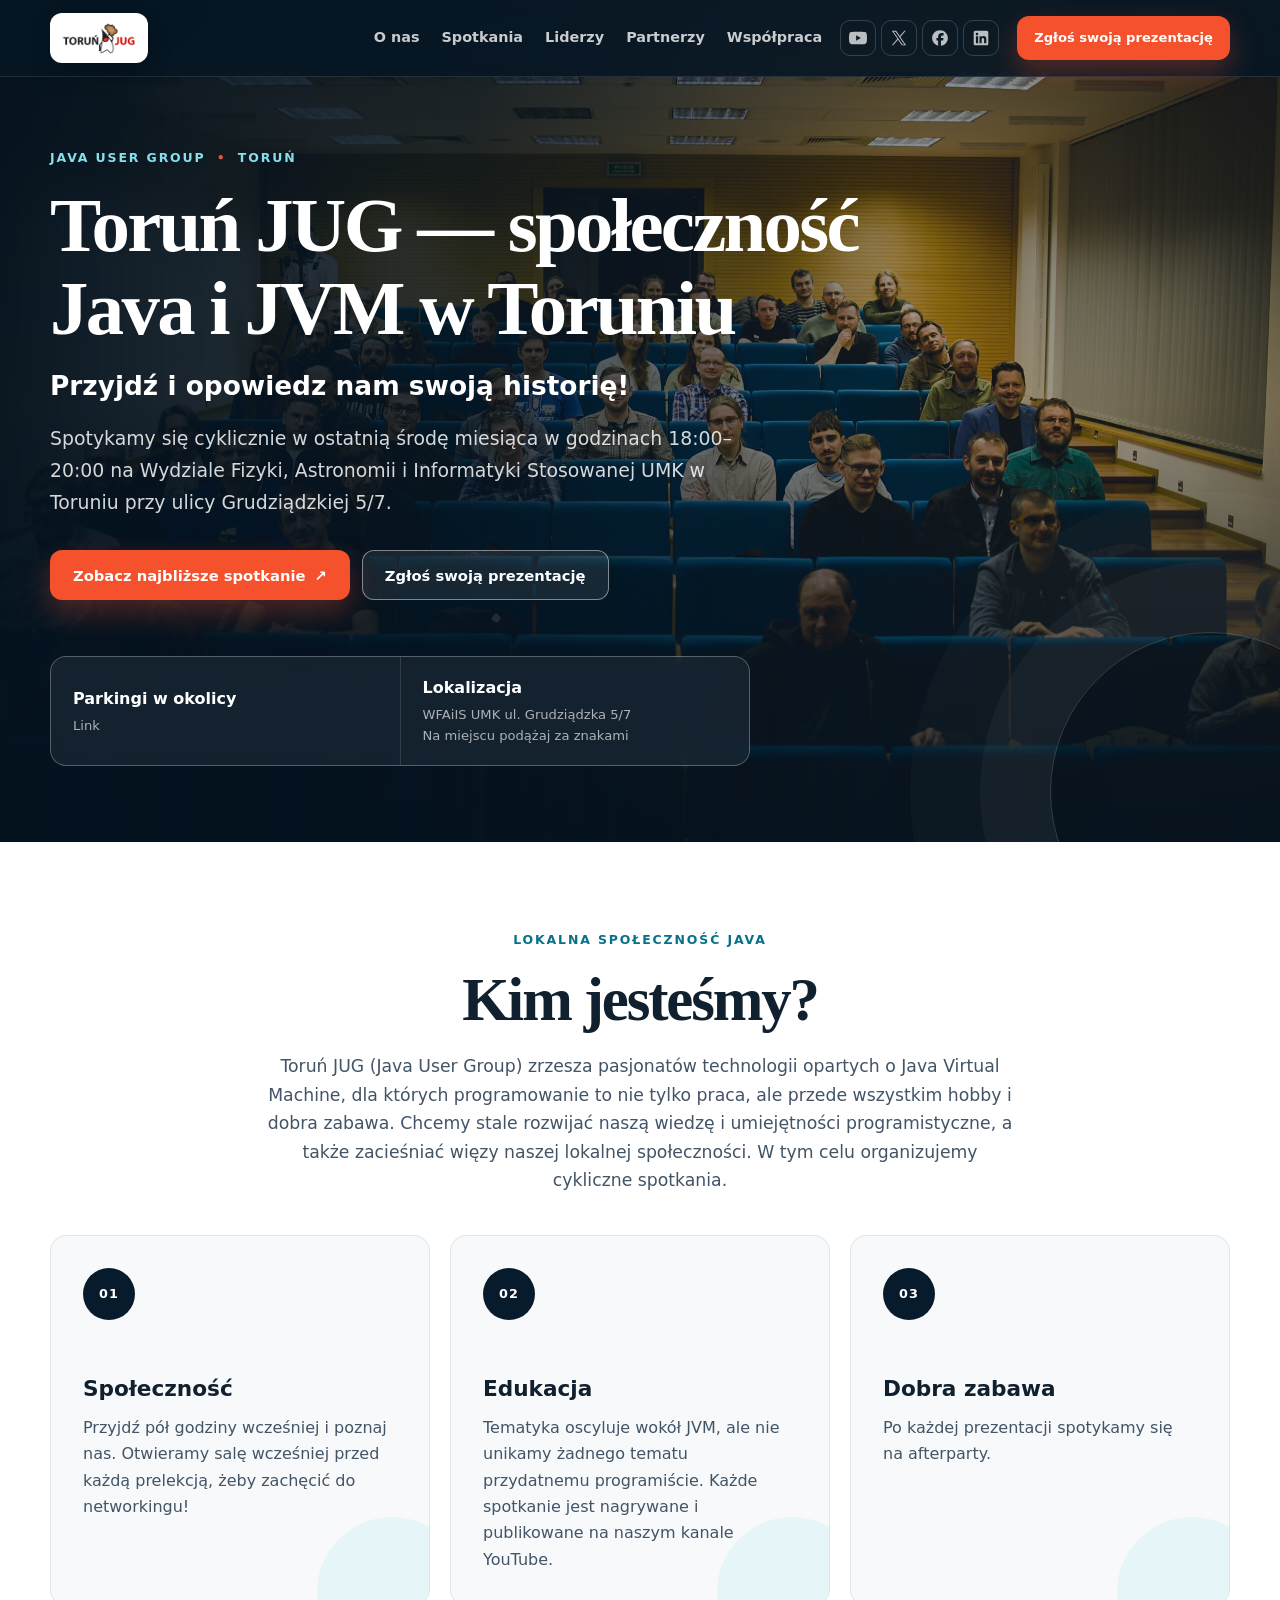
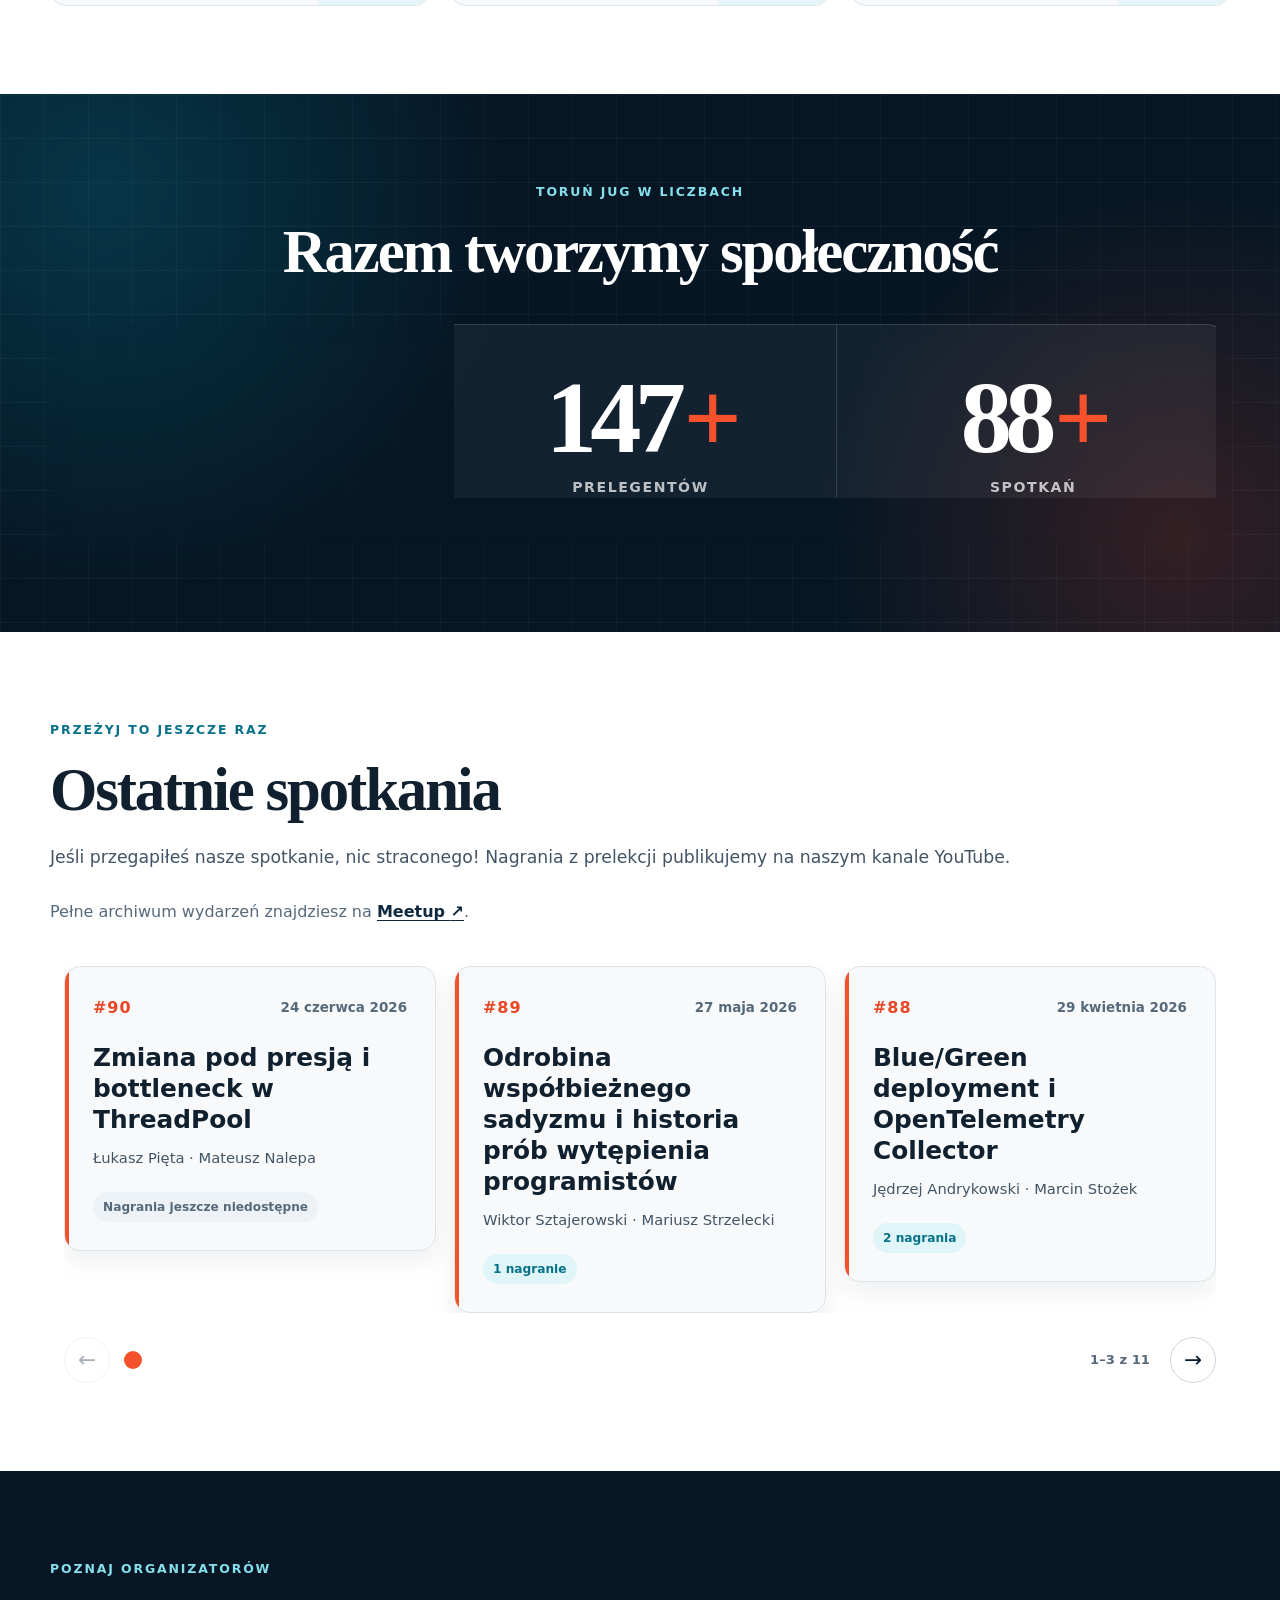
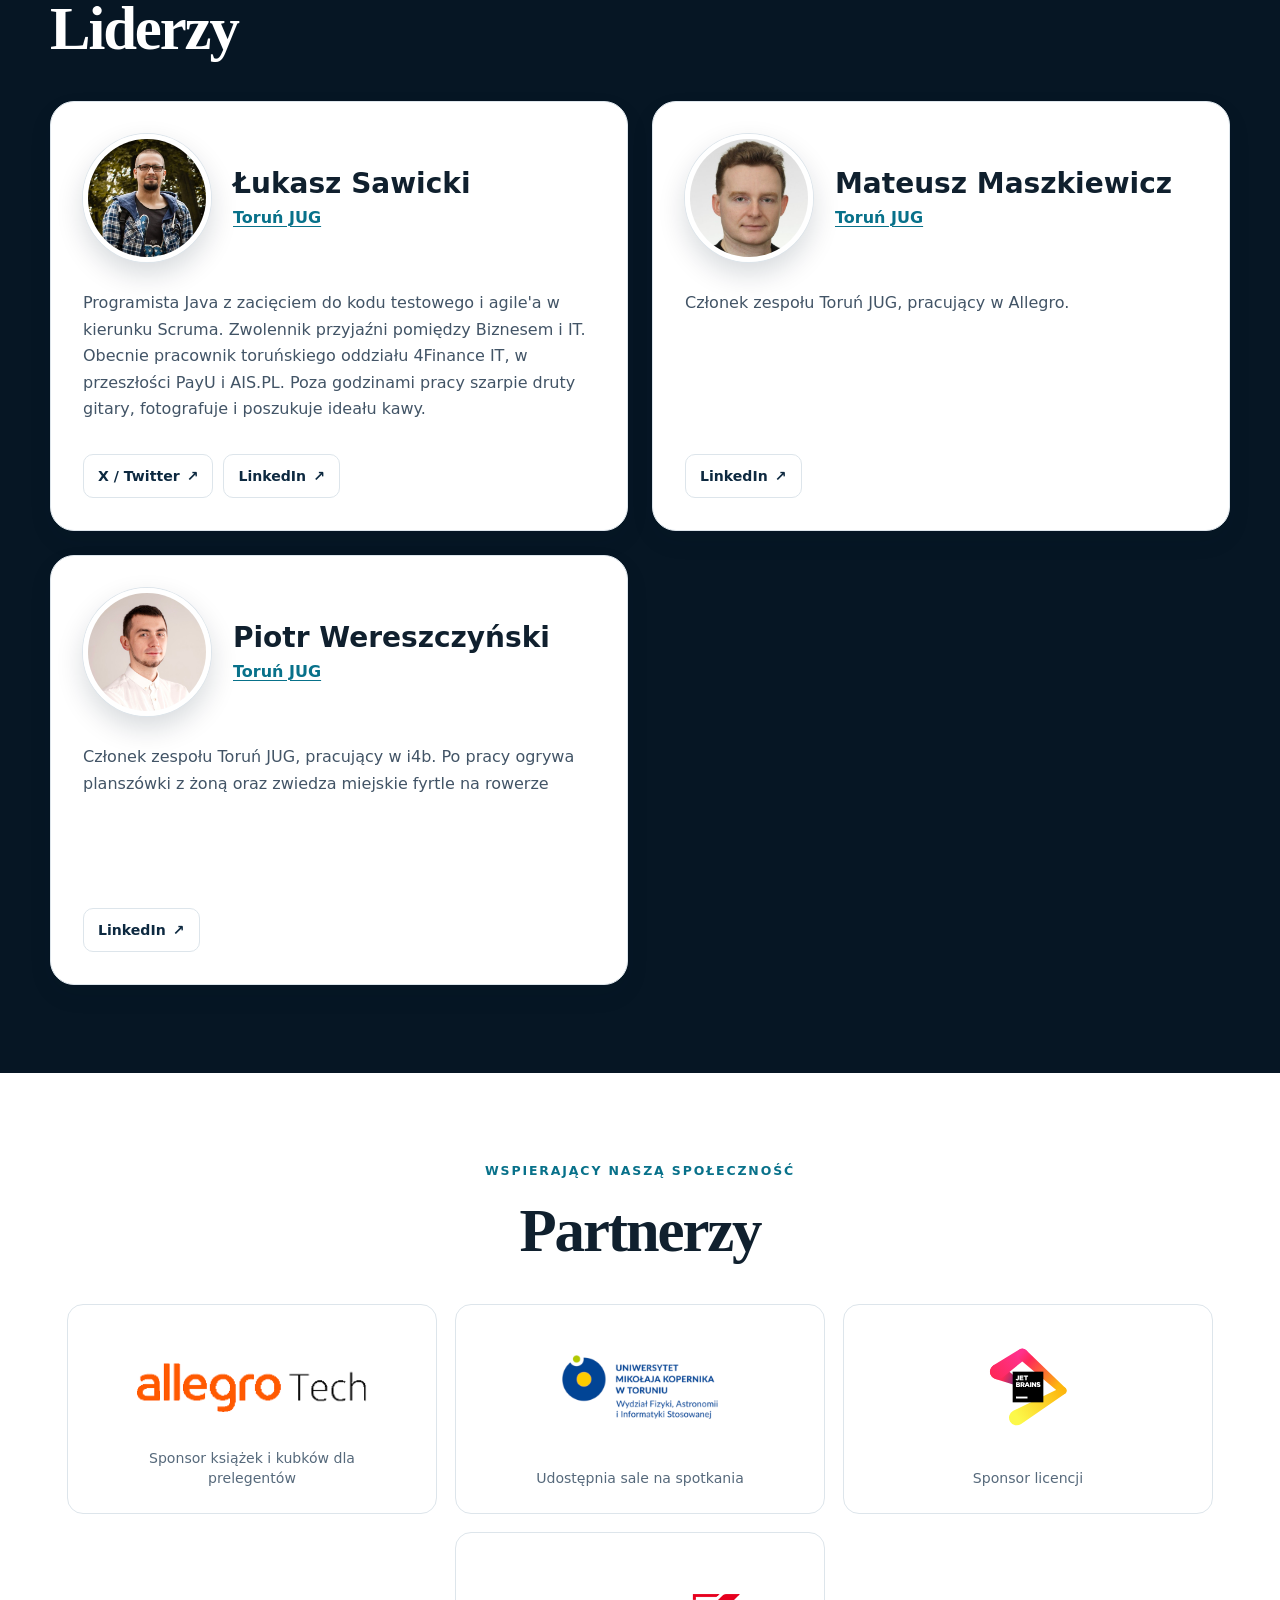
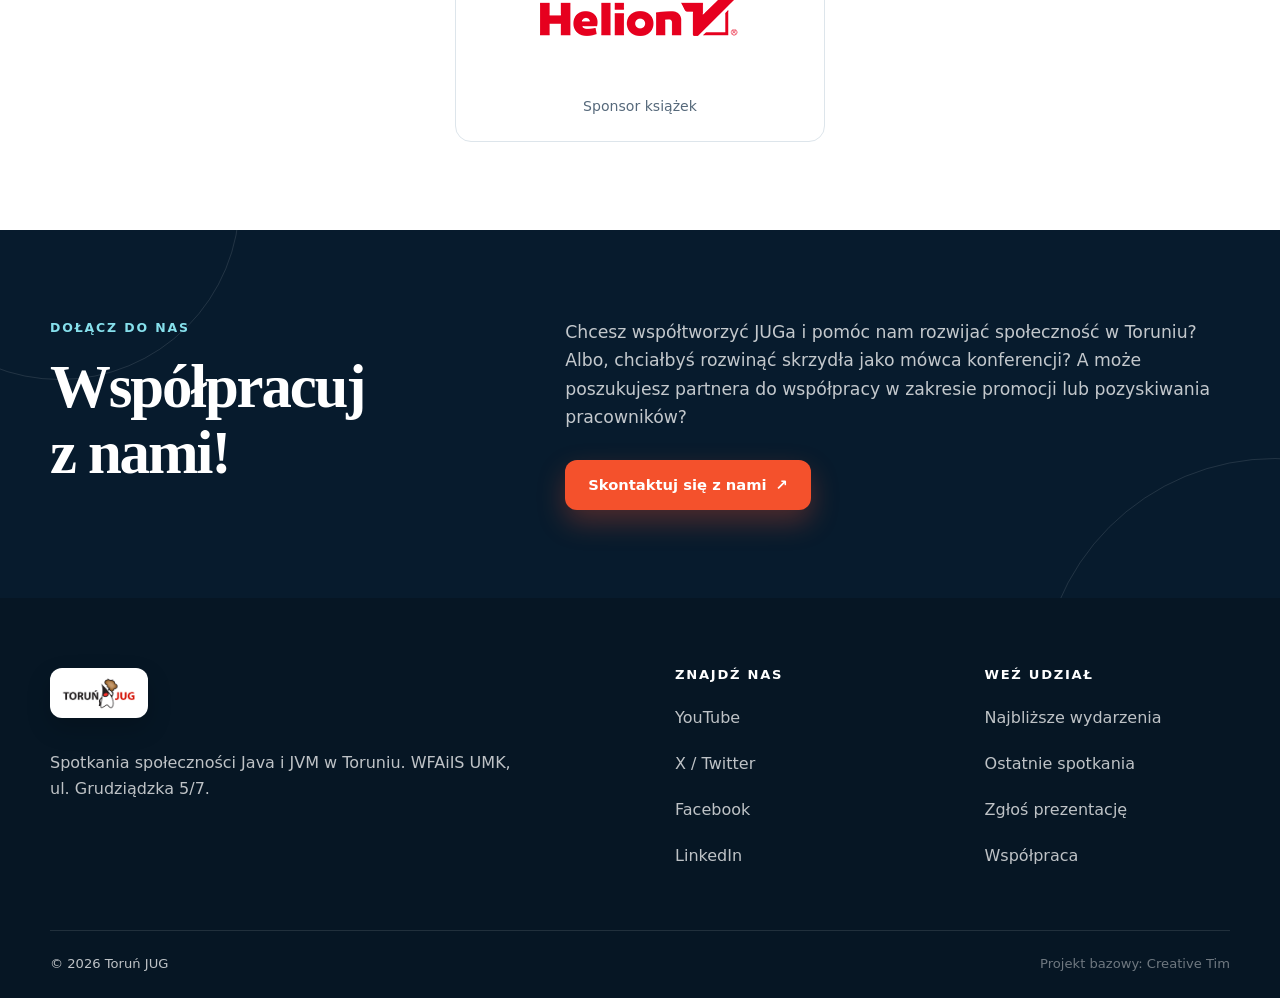
==== index.html @ 51076a78 "Numbers on front page and small fixes" ====
<!doctype html>
<html lang="pl">
  <head>
    <meta charset="utf-8">
    <meta name="viewport" content="width=device-width, initial-scale=1">
    <meta name="theme-color" content="#071b2d">
    <meta name="color-scheme" content="light">

    <title>Toruń JUG – społeczność Java i JVM w Toruniu</title>
    <meta
      name="description"
      content="Toruń JUG zrzesza pasjonatów Java i technologii JVM. Organizujemy cykliczne spotkania, prelekcje i networking dla lokalnej społeczności IT."
    >
    <meta name="robots" content="index, follow, max-image-preview:large, max-snippet:-1, max-video-preview:-1">
    <link rel="canonical" href="https://torun.jug.pl/">

    <meta property="og:type" content="website">
    <meta property="og:locale" content="pl_PL">
    <meta property="og:site_name" content="Toruń JUG">
    <meta property="og:title" content="Toruń JUG – społeczność Java i JVM w Toruniu">
    <meta
      property="og:description"
      content="Spotkania, prelekcje i networking dla pasjonatów Java oraz JVM w Toruniu."
    >
    <meta property="og:url" content="https://torun.jug.pl/">
    <meta property="og:image" content="https://torun.jug.pl/static/media/cover.91f954ec.jpg">
    <meta property="og:image:secure_url" content="https://torun.jug.pl/static/media/cover.91f954ec.jpg">
    <meta property="og:image:type" content="image/jpeg">
    <meta property="og:image:width" content="2500">
    <meta property="og:image:height" content="1667">
    <meta property="og:image:alt" content="Uczestnicy spotkania Toruń JUG">
    <meta name="twitter:card" content="summary_large_image">
    <meta name="twitter:site" content="@TorunJUG">
    <meta name="twitter:title" content="Toruń JUG – społeczność Java i JVM w Toruniu">
    <meta
      name="twitter:description"
      content="Spotkania, prelekcje i networking dla pasjonatów Java oraz JVM w Toruniu."
    >
    <meta name="twitter:image" content="https://torun.jug.pl/static/media/cover.91f954ec.jpg">
    <meta name="twitter:image:alt" content="Uczestnicy spotkania Toruń JUG">

    <link rel="icon" href="../favicon.ico" sizes="any">
    <link rel="apple-touch-icon" href="../apple-icon.png">
    <link rel="preload" as="image" href="./static/media/cover.jpg" fetchpriority="high">
    <link rel="stylesheet" href="styles.css">

    <script async src="https://www.googletagmanager.com/gtag/js?id=G-J1ETXXFYW5"></script>
    <script>
      window.dataLayer = window.dataLayer || [];
      function gtag(){dataLayer.push(arguments);}
      gtag('js', new Date());

      gtag('config', 'G-J1ETXXFYW5');
    </script>

    <script src="script.js" defer></script>
    <script type="application/ld+json">
      {
        "@context": "https://schema.org",
        "@graph": [
          {
            "@type": "WebSite",
            "@id": "https://torun.jug.pl/#website",
            "url": "https://torun.jug.pl/",
            "name": "Toruń JUG",
            "alternateName": ["Toruń Java User Group", "Torun JUG"],
            "description": "Spotkania społeczności Java i JVM w Toruniu.",
            "inLanguage": "pl-PL",
            "publisher": { "@id": "https://torun.jug.pl/#organization" }
          },
          {
            "@type": "Organization",
            "@id": "https://torun.jug.pl/#organization",
            "name": "Toruń JUG",
            "alternateName": "Toruń Java User Group",
            "url": "https://torun.jug.pl/",
            "logo": {
              "@type": "ImageObject",
              "@id": "https://torun.jug.pl/#logo",
              "url": "https://torun.jug.pl/static/media/logo_mini.png",
              "contentUrl": "https://torun.jug.pl/static/media/logo_mini.png",
              "width": 180,
              "height": 75,
              "caption": "Toruń JUG"
            },
            "image": { "@id": "https://torun.jug.pl/#primaryimage" },
            "description": "Lokalna społeczność pasjonatów Java i technologii JVM w Toruniu.",
            "areaServed": {
              "@type": "City",
              "name": "Toruń"
            },
            "sameAs": [
              "https://www.youtube.com/channel/UCLuHypXd9ODOivs7gRpxNZg",
              "https://twitter.com/TorunJUG",
              "https://www.facebook.com/TorunJUG",
              "https://www.linkedin.com/company/106077920"
            ]
          },
          {
            "@type": "WebPage",
            "@id": "https://torun.jug.pl/#webpage",
            "url": "https://torun.jug.pl/",
            "name": "Toruń JUG – społeczność Java i JVM w Toruniu",
            "description": "Toruń JUG zrzesza pasjonatów Java i technologii JVM. Organizujemy cykliczne spotkania, prelekcje i networking dla lokalnej społeczności IT.",
            "isPartOf": { "@id": "https://torun.jug.pl/#website" },
            "about": { "@id": "https://torun.jug.pl/#organization" },
            "primaryImageOfPage": { "@id": "https://torun.jug.pl/#primaryimage" },
            "inLanguage": "pl-PL"
          },
          {
            "@type": "ImageObject",
            "@id": "https://torun.jug.pl/#primaryimage",
            "url": "https://torun.jug.pl/static/media/cover.91f954ec.jpg",
            "contentUrl": "https://torun.jug.pl/static/media/cover.91f954ec.jpg",
            "width": 2500,
            "height": 1667,
            "caption": "Uczestnicy spotkania Toruń Java User Group"
          },
          {
            "@type": "ItemList",
            "@id": "https://torun.jug.pl/#meetings",
            "name": "Ostatnie spotkania Toruń JUG",
            "numberOfItems": 10,
            "itemListOrder": "https://schema.org/ItemListOrderDescending",
            "itemListElement": [
              { "@type": "ListItem", "position": 1, "url": "https://torun.jug.pl/spotkania/90-zmiana-pod-presja-thread-pool.html", "name": "Toruń JUG #90" },
              { "@type": "ListItem", "position": 2, "url": "https://torun.jug.pl/spotkania/89-wspolbiezny-sadyzm-historia-programistow.html", "name": "Toruń JUG #89" },
              { "@type": "ListItem", "position": 3, "url": "https://torun.jug.pl/spotkania/88-blue-green-opentelemetry.html", "name": "Toruń JUG #88" },
              { "@type": "ListItem", "position": 4, "url": "https://torun.jug.pl/spotkania/87-spark-pipelines-jezykoznawcze-supermoce.html", "name": "Toruń JUG #87" },
              { "@type": "ListItem", "position": 5, "url": "https://torun.jug.pl/spotkania/86-zarf-keycloak-architektura-komunikacyjna.html", "name": "Toruń JUG #86" },
              { "@type": "ListItem", "position": 6, "url": "https://torun.jug.pl/spotkania/85-archunit-generatywne-ai.html", "name": "Toruń JUG #85" },
              { "@type": "ListItem", "position": 7, "url": "https://torun.jug.pl/spotkania/84-refleksje-programisty-w-erze-ai.html", "name": "Toruń JUG #84" },
              { "@type": "ListItem", "position": 8, "url": "https://torun.jug.pl/spotkania/83-system-design-maintenance.html", "name": "Toruń JUG #83" },
              { "@type": "ListItem", "position": 9, "url": "https://torun.jug.pl/spotkania/82-vaadin-flow-graphql.html", "name": "Toruń JUG #82" },
              { "@type": "ListItem", "position": 10, "url": "https://torun.jug.pl/spotkania/81-programowanie-zorientowane-na-dane-refaktoring-keycloak.html", "name": "Toruń JUG #81" }
            ]
          }
        ]
      }
    </script>
  </head>
  <body>
    <a class="skip-link" href="#main-content">Przejdź do treści</a>

    <header class="site-header" data-header>
      <div class="container header-inner">
        <a class="brand" href="#top" aria-label="Toruń JUG – strona główna">
          <img
            class="brand-logo"
            src="./static/media/logo_mini.png"
            width="180"
            height="75"
            alt=""
            decoding="async"
          >
        </a>

        <button
          class="menu-toggle"
          type="button"
          aria-expanded="false"
          aria-controls="main-navigation"
          aria-label="Otwórz menu"
          data-menu-toggle
        >
          <span></span>
          <span></span>
          <span></span>
        </button>

        <div class="nav-panel" id="main-navigation" data-nav-panel>
          <nav aria-label="Główna nawigacja">
            <ul class="nav-links">
              <li><a href="#o-nas">O nas</a></li>
              <li><a href="#spotkania">Spotkania</a></li>
              <li><a href="#liderzy">Liderzy</a></li>
              <li><a href="#partnerzy">Partnerzy</a></li>
              <li><a href="#wspolpraca">Współpraca</a></li>
            </ul>
          </nav>
          <nav class="header-socials" aria-label="Media społecznościowe">
            <a href="https://www.youtube.com/channel/UCLuHypXd9ODOivs7gRpxNZg" target="_blank" rel="noopener noreferrer" aria-label="Toruń JUG na YouTube" title="YouTube">
              <svg aria-hidden="true" focusable="false" xmlns="http://www.w3.org/2000/svg" width="32" height="32" viewBox="0 0 32 32">
                <path d="M31.331,8.248c-.368-1.386-1.452-2.477-2.829-2.848-2.496-.673-12.502-.673-12.502-.673,0,0-10.007,0-12.502,.673-1.377,.37-2.461,1.462-2.829,2.848-.669,2.512-.669,7.752-.669,7.752,0,0,0,5.241,.669,7.752,.368,1.386,1.452,2.477,2.829,2.847,2.496,.673,12.502,.673,12.502,.673,0,0,10.007,0,12.502-.673,1.377-.37,2.461-1.462,2.829-2.847,.669-2.512,.669-7.752,.669-7.752,0,0,0-5.24-.669-7.752ZM12.727,20.758V11.242l8.364,4.758-8.364,4.758Z"></path>
              </svg>
            </a>
            <a href="https://twitter.com/TorunJUG" target="_blank" rel="noopener noreferrer" aria-label="Toruń JUG na X / Twitterze" title="X / Twitter">
              <svg aria-hidden="true" focusable="false" xmlns="http://www.w3.org/2000/svg" width="32" height="32" viewBox="0 0 32 32">
                <path d="M18.42,14.009L27.891,3h-2.244l-8.224,9.559L10.855,3H3.28l9.932,14.455L3.28,29h2.244l8.684-10.095,6.936,10.095h7.576l-10.301-14.991h0Zm-3.074,3.573l-1.006-1.439L6.333,4.69h3.447l6.462,9.243,1.006,1.439,8.4,12.015h-3.447l-6.854-9.804h0Z"></path>
              </svg>
            </a>
            <a href="https://www.facebook.com/TorunJUG" target="_blank" rel="noopener noreferrer" aria-label="Toruń JUG na Facebooku" title="Facebook">
              <svg aria-hidden="true" focusable="false" xmlns="http://www.w3.org/2000/svg" width="32" height="32" viewBox="0 0 32 32">
                <path d="M16,2c-7.732,0-14,6.268-14,14,0,6.566,4.52,12.075,10.618,13.588v-9.31h-2.887v-4.278h2.887v-1.843c0-4.765,2.156-6.974,6.835-6.974,.887,0,2.417,.174,3.043,.348v3.878c-.33-.035-.904-.052-1.617-.052-2.296,0-3.183,.87-3.183,3.13v1.513h4.573l-.786,4.278h-3.787v9.619c6.932-.837,12.304-6.74,12.304-13.897,0-7.732-6.268-14-14-14Z"></path>
              </svg>
            </a>
            <a href="https://www.linkedin.com/company/106077920" target="_blank" rel="noopener noreferrer" aria-label="Toruń JUG na LinkedIn" title="LinkedIn">
              <svg aria-hidden="true" focusable="false" xmlns="http://www.w3.org/2000/svg" width="32" height="32" viewBox="0 0 32 32">
                <path d="M26.111,3H5.889c-1.595,0-2.889,1.293-2.889,2.889V26.111c0,1.595,1.293,2.889,2.889,2.889H26.111c1.595,0,2.889-1.293,2.889-2.889V5.889c0-1.595-1.293-2.889-2.889-2.889ZM10.861,25.389h-3.877V12.87h3.877v12.519Zm-1.957-14.158c-1.267,0-2.293-1.034-2.293-2.31s1.026-2.31,2.293-2.31,2.292,1.034,2.292,2.31-1.026,2.31-2.292,2.31Zm16.485,14.158h-3.858v-6.571c0-1.802-.685-2.809-2.111-2.809-1.551,0-2.362,1.048-2.362,2.809v6.571h-3.718V12.87h3.718v1.686s1.118-2.069,3.775-2.069,4.556,1.621,4.556,4.975v7.926Z" fill-rule="evenodd"></path>
              </svg>
            </a>
          </nav>
          <a
            class="button button-small button-accent"
            href="https://pawelkapala1.typeform.com/to/jvIxOo"
            target="_blank"
            rel="noopener noreferrer"
          >Zgłoś swoją prezentację</a>
        </div>
      </div>
    </header>

    <main id="main-content">
      <section class="hero" id="top" aria-labelledby="hero-title">
        <img
          class="hero-image"
          src="./static/media/cover.jpg"
          width="2500"
          height="1667"
          alt="Uczestnicy spotkania Toruń Java User Group w sali wykładowej"
          fetchpriority="high"
          decoding="async"
        >
        <div class="hero-overlay" aria-hidden="true"></div>

        <div class="container hero-content">
          <p class="eyebrow eyebrow-light">Java User Group <span>•</span> Toruń</p>
          <h1 id="hero-title">Toruń JUG — społeczność Java i JVM w Toruniu</h1>
          <p class="hero-tagline">Przyjdź i opowiedz nam swoją historię!</p>
          <p class="hero-description">
            Spotykamy się cyklicznie w ostatnią środę miesiąca w godzinach
            18:00–20:00 na Wydziale Fizyki, Astronomii i Informatyki Stosowanej UMK
            w Toruniu przy ulicy Grudziądzkiej 5/7.
          </p>

          <div class="hero-actions">
            <a
              class="button button-accent"
              href="https://www.meetup.com/Torun-JUG/events/"
              target="_blank"
              rel="noopener noreferrer"
            >Zobacz najbliższe spotkanie <span aria-hidden="true">↗</span></a>
            <a
              class="button button-ghost"
              href="https://pawelkapala1.typeform.com/to/jvIxOo"
              target="_blank"
              rel="noopener noreferrer"
            >Zgłoś swoją prezentację</a>
          </div>

          <ul class="meeting-facts" aria-label="Najważniejsze informacje o spotkaniach">
            <li><strong>Parkingi w okolicy</strong><span>Link</span></li>
            <li><strong>Lokalizacja</strong><span>WFAiIS UMK ul. Grudziądzka 5/7 </br>Na miejscu podążaj za znakami</span></li>
          </ul>
        </div>
      </section>

      <section class="section section-about" id="o-nas" aria-labelledby="about-title">
        <div class="container">
          <div class="section-heading section-heading-centered">
            <p class="eyebrow">Lokalna społeczność Java</p>
            <h2 id="about-title">Kim jesteśmy?</h2>
            <p class="section-lead">
              Toruń JUG (Java User Group) zrzesza pasjonatów technologii opartych o Java
              Virtual Machine, dla których programowanie to nie tylko praca, ale przede
              wszystkim hobby i dobra zabawa. Chcemy stale rozwijać naszą wiedzę i
              umiejętności programistyczne, a także zacieśniać więzy naszej lokalnej
              społeczności. W tym celu organizujemy cykliczne spotkania.
            </p>
          </div>

          <div class="values-grid">
            <article class="value-card">
              <span class="card-number" aria-hidden="true">01</span>
              <h3>Społeczność</h3>
              <p>
                Przyjdź pół godziny wcześniej i poznaj nas. Otwieramy salę wcześniej przed
                każdą prelekcją, żeby zachęcić do networkingu!
              </p>
            </article>

            <article class="value-card">
              <span class="card-number" aria-hidden="true">02</span>
              <h3>Edukacja</h3>
              <p>
                Tematyka oscyluje wokół JVM, ale nie unikamy żadnego tematu przydatnemu
                programiście. Każde spotkanie jest nagrywane i publikowane na naszym kanale
                YouTube.
              </p>
            </article>

            <article class="value-card">
              <span class="card-number" aria-hidden="true">03</span>
              <h3>Dobra zabawa</h3>
              <p>Po każdej prezentacji spotykamy się na afterparty.</p>
            </article>
          </div>
        </div>
      </section>

      <section class="section section-stats" aria-labelledby="stats-title">
        <div class="container">
          <div class="section-heading section-heading-centered section-heading-light">
            <p class="eyebrow eyebrow-light">Toruń JUG w liczbach</p>
            <h2 id="stats-title">Razem tworzymy społeczność</h2>
          </div>

          <dl class="stats-grid">
            <div class="stat-item">
              <dt>Lat działalności</dt>
              <dd>
                <span class="stat-value" data-counter="12" aria-hidden="true">12</span><span class="stat-plus" aria-hidden="true">+</span>
                <span class="visually-hidden">Ponad 12 lat działalności</span>
              </dd>
            </div>

            <div class="stat-item">
              <dt>Prelegentów</dt>
              <dd>
                <span class="stat-value" data-counter="150" aria-hidden="true">150</span><span class="stat-plus" aria-hidden="true">+</span>
                <span class="visually-hidden">Ponad 150 prelegentów</span>
              </dd>
            </div>

            <div class="stat-item">
              <dt>Spotkań</dt>
              <dd>
                <span class="stat-value" data-counter="90" aria-hidden="true">90</span><span class="stat-plus" aria-hidden="true">+</span>
                <span class="visually-hidden">Ponad 90 spotkań</span>
              </dd>
            </div>
          </dl>
        </div>
      </section>

      <section class="section section-meetings" id="spotkania" aria-labelledby="meetings-title">
        <div class="container">
          <div class="section-heading">
            <p class="eyebrow">Przeżyj to jeszcze raz</p>
            <h2 id="meetings-title">Ostatnie spotkania</h2>
            <p class="section-lead">
              Jeśli przegapiłeś nasze spotkanie, nic straconego! Nagrania z prelekcji publikujemy na naszym kanale YouTube.
            </p>

            <p class="meetings-source">
            Pełne archiwum wydarzeń znajdziesz na
            <a href="https://www.meetup.com/pl-PL/torun-jug/events/?type=past" target="_blank" rel="noopener noreferrer">Meetup <span aria-hidden="true">↗</span></a>.
            </p>
          </div>

          <div class="meetings-carousel" data-meetings-carousel>
            <div
              class="meetings-carousel-viewport"
              data-meetings-viewport
              tabindex="0"
              aria-label="Ostatnie spotkania. Przewiń poziomo, aby zobaczyć kolejne."
            >
              <ol class="meetings-list" reversed start="90">
            <li>
              <article class="meeting-card">
                <div class="meeting-card-meta"><span class="meeting-number">#90</span><time datetime="2026-06-24">24 czerwca 2026</time></div>
                <h3><a href="spotkania/90-zmiana-pod-presja-thread-pool.html">Zmiana pod presją i bottleneck w ThreadPool</a></h3>
                <p>Łukasz Pięta · Mateusz Nalepa</p>
                <span class="meeting-status meeting-status-pending">Nagrania jeszcze niedostępne</span>
              </article>
            </li>
            <li>
              <article class="meeting-card">
                <div class="meeting-card-meta"><span class="meeting-number">#89</span><time datetime="2026-05-27">27 maja 2026</time></div>
                <h3><a href="spotkania/89-wspolbiezny-sadyzm-historia-programistow.html">Odrobina współbieżnego sadyzmu i historia prób wytępienia programistów</a></h3>
                <p>Wiktor Sztajerowski · Mariusz Strzelecki</p>
                <span class="meeting-status">1 nagranie</span>
              </article>
            </li>
            <li>
              <article class="meeting-card">
                <div class="meeting-card-meta"><span class="meeting-number">#88</span><time datetime="2026-04-29">29 kwietnia 2026</time></div>
                <h3><a href="spotkania/88-blue-green-opentelemetry.html">Blue/Green deployment i OpenTelemetry Collector</a></h3>
                <p>Jędrzej Andrykowski · Marcin Stożek</p>
                <span class="meeting-status">2 nagrania</span>
              </article>
            </li>
            <li>
              <article class="meeting-card">
                <div class="meeting-card-meta"><span class="meeting-number">#87</span><time datetime="2026-03-25">25 marca 2026</time></div>
                <h3><a href="spotkania/87-spark-pipelines-jezykoznawcze-supermoce.html">Spark Pipelines i językoznawcze supermoce programisty</a></h3>
                <p>Jacek Laskowski · Piotr Wereszczyński</p>
                <span class="meeting-status">2 nagrania</span>
              </article>
            </li>
            <li>
              <article class="meeting-card">
                <div class="meeting-card-meta"><span class="meeting-number">#86</span><time datetime="2026-02-25">25 lutego 2026</time></div>
                <h3><a href="spotkania/86-zarf-keycloak-architektura-komunikacyjna.html">Zarf i Keycloak oraz architektura komunikacyjna</a></h3>
                <p>Sebastian Łaskawiec i Michał Szynkiewicz · Anna Żołądkiewicz</p>
                <span class="meeting-status">2 nagrania</span>
              </article>
            </li>
            <li>
              <article class="meeting-card">
                <div class="meeting-card-meta"><span class="meeting-number">#85</span><time datetime="2026-01-28">28 stycznia 2026</time></div>
                <h3><a href="spotkania/85-archunit-generatywne-ai.html">ArchUnit i generatywne AI w rękach developera</a></h3>
                <p>Marcel Baumgardt · Maciej Krawczyk</p>
                <span class="meeting-status">2 nagrania</span>
              </article>
            </li>
            <li>
              <article class="meeting-card">
                <div class="meeting-card-meta"><span class="meeting-number">#84</span><time datetime="2025-12-10">10 grudnia 2025</time></div>
                <h3><a href="spotkania/84-refleksje-programisty-w-erze-ai.html">Refleksje programisty w średnim wieku, w erze AI</a></h3>
                <p>Krzysztof Muchewicz</p>
                <span class="meeting-status meeting-status-pending">Nagranie niedostępne</span>
              </article>
            </li>
            <li>
              <article class="meeting-card">
                <div class="meeting-card-meta"><span class="meeting-number">#83</span><time datetime="2025-11-26">26 listopada 2025</time></div>
                <h3><a href="spotkania/83-system-design-maintenance.html">System Design Interview i ucieczka z pułapki maintenance’u</a></h3>
                <p>Sławomir Piotrowski · Łukasz Jarochowski</p>
                <span class="meeting-status">2 nagrania</span>
              </article>
            </li>
            <li>
              <article class="meeting-card">
                <div class="meeting-card-meta"><span class="meeting-number">#82</span><time datetime="2025-10-29">29 października 2025</time></div>
                <h3><a href="spotkania/82-vaadin-flow-graphql.html">Vaadin Flow i złożoność GraphQL</a></h3>
                <p>Marcin Głowacki · Sebastian Rabiej</p>
                <span class="meeting-status">2 nagrania</span>
              </article>
            </li>
            <li>
              <article class="meeting-card">
                <div class="meeting-card-meta"><span class="meeting-number">#81</span><time datetime="2025-06-25">25 czerwca 2025</time></div>
                <h3><a href="spotkania/81-programowanie-zorientowane-na-dane-refaktoring-keycloak.html">Programowanie zorientowane na dane, refaktoring i Keycloak</a></h3>
                <p>Arkadiusz Sokołowski · Piotr Wereszczyński · Patryk Kożuchowski</p>
                <span class="meeting-status">1 nagranie</span>
              </article>
            </li>
            <li>
              <a class="meeting-card meeting-card-archive" href="spotkania/index.html">
                <span class="meeting-archive-label">Pełne archiwum</span>
                <h3>Zobacz wszystkie spotkania Toruń JUG</h3>
                <p>Wróć do starszych prelekcji, tematów i nagrań naszej społeczności.</p>
                <span class="meeting-archive-action">Przejdź do listy <span aria-hidden="true">→</span></span>
              </a>
            </li>
              </ol>
            </div>

            <div class="meetings-carousel-controls" aria-label="Sterowanie karuzelą spotkań">
              <button
                class="carousel-button"
                type="button"
                data-carousel-previous
                aria-label="Pokaż nowsze spotkanie"
              ><span aria-hidden="true">←</span></button>

              <label class="carousel-progress">
                <span class="visually-hidden">Pozycja w karuzeli spotkań</span>
                <input
                  type="range"
                  min="0"
                  max="10"
                  value="0"
                  step="1"
                  data-carousel-progress
                  aria-label="Pozycja w karuzeli spotkań"
                >
              </label>

              <span class="carousel-position" data-carousel-position aria-live="polite">1 z 11</span>

              <button
                class="carousel-button"
                type="button"
                data-carousel-next
                aria-label="Pokaż starsze spotkanie"
              ><span aria-hidden="true">→</span></button>
            </div>
          </div>
        </div>
      </section>

      <section class="section section-leaders" id="liderzy" aria-labelledby="leaders-title">
        <div class="container">
          <div class="section-heading">
            <p class="eyebrow">Poznaj organizatorów</p>
            <h2 id="leaders-title">Liderzy</h2>
          </div>

          <div class="leaders-grid">
            <article class="leader-card">
              <div class="leader-intro">
                <img
                  src="./static/media/sawicki-lukasz.jpg"
                  width="440"
                  height="440"
                  loading="lazy"
                  decoding="async"
                  alt="Łukasz Sawicki"
                >
                <div>
                  <h3>Łukasz Sawicki</h3>
                  <a class="role-link" href="https://torun.jug.pl/">Toruń JUG</a>
                </div>
              </div>
              <p>
                Programista Java z zacięciem do kodu testowego i agile'a w kierunku Scruma.
                Zwolennik przyjaźni pomiędzy Biznesem i IT. Obecnie pracownik toruńskiego
                oddziału 4Finance IT, w przeszłości PayU i AIS.PL. Poza godzinami pracy
                szarpie druty gitary, fotografuje i poszukuje ideału kawy.
              </p>
              <ul class="profile-links" aria-label="Profile Łukasza Sawickiego">
                <li>
                  <a href="https://twitter.com/LookSawicki" target="_blank" rel="noopener noreferrer">
                    X / Twitter <span aria-hidden="true">↗</span>
                  </a>
                </li>
                <li>
                  <a
                    href="https://pl.linkedin.com/in/%C5%82ukasz-sawicki-4bb4512"
                    target="_blank"
                    rel="noopener noreferrer"
                  >LinkedIn <span aria-hidden="true">↗</span></a>
                </li>
              </ul>
            </article>

            <article class="leader-card">
              <div class="leader-intro">
                <img
                  src="./static/media/maszkiewicz-mateusz.jpeg"
                  width="400"
                  height="400"
                  loading="lazy"
                  decoding="async"
                  alt="Mateusz Maszkiewicz"
                >
                <div>
                  <h3>Mateusz Maszkiewicz</h3>
                  <a class="role-link" href="https://torun.jug.pl/">Toruń JUG</a>
                </div>
              </div>
              <p>Członek zespołu Toruń JUG, pracujący w Allegro.</p>
              <ul class="profile-links" aria-label="Profile Mateusza Maszkiewicza">
                <li>
                  <a
                    href="https://www.linkedin.com/in/mateusz-maszkiewicz/"
                    target="_blank"
                    rel="noopener noreferrer"
                  >LinkedIn <span aria-hidden="true">↗</span></a>
                </li>
              </ul>
            </article>

            <article class="leader-card">
              <div class="leader-intro">
                <img
                  src="./static/media/wereszczynski-piotr.jpg"
                  width="400"
                  height="400"
                  loading="lazy"
                  decoding="async"
                  alt="Piotr Wereszczyński"
                >
                <div>
                  <h3>Piotr Wereszczyński</h3>
                  <a class="role-link" href="https://torun.jug.pl/">Toruń JUG</a>
                </div>
              </div>
              <p>Członek zespołu Toruń JUG, pracujący w i4b. Po pracy ogrywa planszówki z żoną oraz zwiedza miejskie fyrtle na rowerze</p>
              <ul class="profile-links" aria-label="Profile Piotra Wereszczyńskiego">
                <li>
                  <a
                    href="https://www.linkedin.com/in/piotr-wereszczyński/"
                    target="_blank"
                    rel="noopener noreferrer"
                  >LinkedIn <span aria-hidden="true">↗</span></a>
                </li>
              </ul>
            </article>
          </div>
        </div>
      </section>

      <section class="section section-partners" id="partnerzy" aria-labelledby="partners-title">
        <div class="container">
          <div class="section-heading section-heading-centered">
            <p class="eyebrow">Wspierający naszą społeczność</p>
            <h2 id="partners-title">Partnerzy</h2>
          </div>

          <div class="partners-grid">
            <a
              class="partner-card"
              href="https://allegro.tech/"
              target="_blank"
              rel="noopener noreferrer"
              aria-label="Allegro Tech – sponsor książek i kubków dla prelegentów"
            >
              <span class="partner-logo partner-logo-image">
                <img
                  src="./static/media/allegro_logo.png"
                  width="479"
                  height="105"
                  loading="lazy"
                  decoding="async"
                  alt="Allegro Tech"
                >
              </span>
              <span class="partner-role">Sponsor książek i kubków dla prelegentów</span>
            </a>
            
            <a
              class="partner-card"
              href="https://www.fizyka.umk.pl/"
              target="_blank"
              rel="noopener noreferrer"
              aria-label="WFAiIS UMK – udostępnia sale na spotkania"
            >
              <span class="partner-logo partner-logo-image">
                <img
                  src="./static/media/wfaiis_logo_sm.png"
                  width="1128"
                  height="564"
                  loading="lazy"
                  decoding="async"
                  alt="WFAiIS UMK"
                >
              </span>
              <span class="partner-role">Udostępnia sale na spotkania</span>
            </a>

            <a
              class="partner-card"
              href="https://www.jetbrains.com/"
              target="_blank"
              rel="noopener noreferrer"
              aria-label="JetBrains – sponsor licencji"
            >
              <span class="partner-logo partner-logo-image">
                <img
                  src="./static/media/JetBrains_beam_logo.svg"
                  width="180"
                  height="180"
                  loading="lazy"
                  decoding="async"
                  alt="JetBrains"
                >
              </span>
              <span class="partner-role">Sponsor licencji</span>
            </a>

            <a
              class="partner-card"
              href="https://helion.pl/"
              target="_blank"
              rel="noopener noreferrer"
              aria-label="Helion – sponsor książek"
            >
              <span class="partner-logo partner-logo-image">
                <img
                  src="./static/media/helion_logo.png"
                  width="200"
                  height="66"
                  loading="lazy"
                  decoding="async"
                  alt="Helion"
                >
              </span>
              <span class="partner-role">Sponsor książek</span>
            </a>
          </div>
        </div>
      </section>

      <section class="section section-collaboration" id="wspolpraca" aria-labelledby="collaboration-title">
        <div class="container collaboration-inner">
          <div>
            <p class="eyebrow eyebrow-light">Dołącz do nas</p>
            <h2 id="collaboration-title">Współpracuj z nami!</h2>
          </div>
          <div class="collaboration-copy">
            <p>
              Chcesz współtworzyć JUGa i pomóc nam rozwijać społeczność w Toruniu? Albo,
              chciałbyś rozwinąć skrzydła jako mówca konferencji? A może poszukujesz
              partnera do współpracy w zakresie promocji lub pozyskiwania pracowników?
            </p>
            <a
              class="button button-accent"
              href="https://pawelkapala1.typeform.com/to/jvIxOo"
              target="_blank"
              rel="noopener noreferrer"
            >Skontaktuj się z nami <span aria-hidden="true">↗</span></a>
          </div>
        </div>
      </section>
    </main>

    <footer class="site-footer">
      <div class="container footer-grid">
        <div>
          <a class="brand brand-footer" href="#top" aria-label="Toruń JUG – wróć na początek">
            <img
              class="brand-logo"
              src="./static/media/logo_mini.png"
              width="180"
              height="75"
              alt=""
              loading="lazy"
              decoding="async"
            >
          </a>
          <p class="footer-description">
            Spotkania społeczności Java i JVM w Toruniu. WFAiIS UMK, ul. Grudziądzka 5/7.
          </p>
        </div>

        <div>
          <h2 class="footer-heading">Znajdź nas</h2>
          <ul class="footer-links">
            <li><a href="https://www.youtube.com/channel/UCLuHypXd9ODOivs7gRpxNZg" target="_blank" rel="noopener noreferrer">YouTube</a></li>
            <li><a href="https://twitter.com/TorunJUG" target="_blank" rel="noopener noreferrer">X / Twitter</a></li>
            <li><a href="https://www.facebook.com/TorunJUG" target="_blank" rel="noopener noreferrer">Facebook</a></li>
            <li><a href="https://www.linkedin.com/company/106077920" target="_blank" rel="noopener noreferrer">LinkedIn</a></li>
          </ul>
        </div>

        <div>
          <h2 class="footer-heading">Weź udział</h2>
          <ul class="footer-links">
            <li><a href="https://www.meetup.com/Torun-JUG/events/" target="_blank" rel="noopener noreferrer">Najbliższe wydarzenia</a></li>
            <li><a href="#spotkania">Ostatnie spotkania</a></li>
            <li><a href="https://pawelkapala1.typeform.com/to/jvIxOo" target="_blank" rel="noopener noreferrer">Zgłoś prezentację</a></li>
            <li><a href="#wspolpraca">Współpraca</a></li>
          </ul>
        </div>
      </div>

      <div class="container footer-bottom">
        <p>© <span data-current-year>2026</span> Toruń JUG</p>
        <p class="template-credit">Projekt bazowy: Creative Tim</p>
      </div>
    </footer>
  </body>
</html>
---- styles.css ----
:root {
  --navy-950: #061624;
  --navy-900: #071b2d;
  --navy-800: #0d2940;
  --navy-700: #163c59;
  --teal-700: #08718a;
  --teal-600: #0788a4;
  --teal-100: #dff5f7;
  --accent-600: #e84624;
  --accent-500: #f4512c;
  --accent-100: #ffe7df;
  --slate-950: #10202e;
  --slate-700: #425466;
  --slate-600: #56697b;
  --slate-300: #cbd5df;
  --slate-200: #dde5eb;
  --slate-100: #edf2f6;
  --slate-50: #f7f9fb;
  --white: #ffffff;
  --shadow-sm: 0 10px 24px rgba(7, 27, 45, 0.07);
  --shadow-md: 0 20px 50px rgba(7, 27, 45, 0.13);
  --radius-sm: 10px;
  --radius-md: 16px;
  --radius-lg: 24px;
  --container: 1180px;
  --header-height: 76px;
}

*,
*::before,
*::after {
  box-sizing: border-box;
}

html {
  scroll-behavior: smooth;
  scroll-padding-top: calc(var(--header-height) + 24px);
}

body {
  margin: 0;
  background: var(--white);
  color: var(--slate-950);
  font-family: Inter, ui-sans-serif, system-ui, -apple-system, BlinkMacSystemFont, "Segoe UI", sans-serif;
  font-size: 16px;
  line-height: 1.65;
  text-rendering: optimizeLegibility;
  -webkit-font-smoothing: antialiased;
}

body.menu-open {
  overflow: hidden;
}

img {
  display: block;
  max-width: 100%;
}

a {
  color: inherit;
  text-decoration-thickness: 0.08em;
  text-underline-offset: 0.2em;
}

button,
a {
  -webkit-tap-highlight-color: transparent;
}

:focus-visible {
  outline: 3px solid #f7b19f;
  outline-offset: 4px;
}

h1,
h2,
h3,
p {
  margin-top: 0;
}

h1,
h2 {
  font-family: Georgia, Cambria, "Times New Roman", serif;
  letter-spacing: -0.035em;
  line-height: 1.08;
}

h1 {
  margin-bottom: 24px;
  font-size: clamp(2.7rem, 8vw, 5.7rem);
  font-weight: 700;
  text-wrap: balance;
}

h2 {
  margin-bottom: 20px;
  font-size: clamp(2.2rem, 5vw, 3.8rem);
  font-weight: 700;
  text-wrap: balance;
}

h3 {
  margin-bottom: 12px;
  font-size: 1.35rem;
  line-height: 1.25;
}

.container {
  width: min(calc(100% - 40px), var(--container));
  margin-inline: auto;
}

.skip-link {
  position: fixed;
  top: 12px;
  left: 12px;
  z-index: 1000;
  padding: 10px 16px;
  border-radius: 8px;
  background: var(--white);
  color: var(--navy-950);
  font-weight: 700;
  transform: translateY(-160%);
  transition: transform 160ms ease;
}

.skip-link:focus {
  transform: translateY(0);
}

.site-header {
  position: fixed;
  inset: 0 0 auto;
  z-index: 100;
  min-height: var(--header-height);
  border-bottom: 1px solid rgba(255, 255, 255, 0.11);
  background: rgba(6, 22, 36, 0.88);
  color: var(--white);
  backdrop-filter: blur(18px);
  -webkit-backdrop-filter: blur(18px);
}

.header-inner {
  min-height: var(--header-height);
  display: flex;
  align-items: center;
  justify-content: space-between;
  gap: 28px;
}

.brand {
  display: inline-flex;
  align-items: center;
  gap: 12px;
  text-decoration: none;
}

.brand-logo {
  width: auto;
  height: 50px;
  padding: 7px 11px;
  border-radius: 12px;
  background: var(--white);
  box-shadow: 0 10px 24px rgba(0, 0, 0, 0.18);
  object-fit: contain;
}

.nav-panel {
  display: flex;
  align-items: center;
  gap: 18px;
}

.nav-links,
.meeting-facts,
.profile-links,
.footer-links {
  margin: 0;
  padding: 0;
  list-style: none;
}

.nav-links {
  display: flex;
  align-items: center;
  gap: 22px;
}

.header-socials {
  display: flex;
  align-items: center;
  gap: 5px;
}

.header-socials a {
  width: 36px;
  height: 36px;
  display: grid;
  flex: 0 0 auto;
  place-items: center;
  border: 1px solid rgba(255, 255, 255, 0.17);
  border-radius: 10px;
  color: rgba(255, 255, 255, 0.72);
  text-decoration: none;
  transition: border-color 160ms ease, background-color 160ms ease, color 160ms ease, transform 160ms ease;
}

.header-socials a:hover,
.header-socials a:focus-visible {
  border-color: var(--accent-500);
  background: var(--accent-500);
  color: var(--white);
  transform: translateY(-2px);
}

.header-socials svg {
  width: 18px;
  height: 18px;
  fill: currentColor;
}

.nav-links a {
  position: relative;
  display: inline-flex;
  align-items: center;
  min-height: 44px;
  color: rgba(255, 255, 255, 0.78);
  font-size: 0.9rem;
  font-weight: 700;
  text-decoration: none;
  transition: color 160ms ease;
}

.nav-links a::after {
  position: absolute;
  right: 0;
  bottom: 7px;
  left: 0;
  height: 2px;
  border-radius: 999px;
  background: var(--accent-500);
  content: "";
  transform: scaleX(0);
  transform-origin: right;
  transition: transform 180ms ease;
}

.nav-links a:hover,
.nav-links a:focus-visible {
  color: var(--white);
}

.nav-links a:hover::after,
.nav-links a:focus-visible::after {
  transform: scaleX(1);
  transform-origin: left;
}

.menu-toggle {
  width: 48px;
  height: 48px;
  display: none;
  place-items: center;
  padding: 11px;
  border: 1px solid rgba(255, 255, 255, 0.25);
  border-radius: 12px;
  background: transparent;
  color: var(--white);
  cursor: pointer;
}

.menu-toggle span {
  width: 23px;
  height: 2px;
  display: block;
  border-radius: 99px;
  background: currentColor;
  transition: transform 180ms ease, opacity 180ms ease;
}

.menu-toggle span + span {
  margin-top: 5px;
}

.menu-toggle[aria-expanded="true"] span:nth-child(1) {
  transform: translateY(10px) rotate(45deg);
}

.menu-toggle[aria-expanded="true"] span:nth-child(2) {
  opacity: 0;
}

.menu-toggle[aria-expanded="true"] span:nth-child(3) {
  transform: translateY(-10px) rotate(-45deg);
}

.button {
  min-height: 50px;
  display: inline-flex;
  align-items: center;
  justify-content: center;
  gap: 9px;
  padding: 13px 22px;
  border: 1px solid transparent;
  border-radius: 12px;
  font-size: 0.92rem;
  font-weight: 800;
  line-height: 1.2;
  text-align: center;
  text-decoration: none;
  transition: transform 160ms ease, box-shadow 160ms ease, background 160ms ease;
}

.button:hover {
  transform: translateY(-2px);
}

.button-small {
  min-height: 44px;
  padding: 10px 16px;
  font-size: 0.82rem;
}

.button-accent {
  background: var(--accent-500);
  color: var(--white);
  box-shadow: 0 12px 28px rgba(244, 81, 44, 0.3);
}

.button-accent:hover {
  background: var(--accent-600);
  box-shadow: 0 16px 34px rgba(244, 81, 44, 0.38);
}

.button-primary {
  background: var(--navy-800);
  color: var(--white);
  box-shadow: 0 12px 28px rgba(7, 27, 45, 0.18);
}

.button-primary:hover {
  background: var(--navy-700);
  box-shadow: 0 16px 34px rgba(7, 27, 45, 0.24);
}

.button-ghost {
  border-color: rgba(255, 255, 255, 0.45);
  background: rgba(255, 255, 255, 0.08);
  color: var(--white);
}

.button-ghost:hover {
  border-color: rgba(255, 255, 255, 0.8);
  background: rgba(255, 255, 255, 0.15);
}

.hero {
  min-height: clamp(680px, 88svh, 900px);
  position: relative;
  display: grid;
  align-items: center;
  overflow: hidden;
  padding: calc(var(--header-height) + 72px) 0 76px;
  isolation: isolate;
  background: var(--navy-950);
  color: var(--white);
}

.hero-image,
.hero-overlay {
  position: absolute;
  inset: 0;
  width: 100%;
  height: 100%;
}

.hero-image {
  z-index: -3;
  object-fit: cover;
  object-position: center 47%;
}

.hero-overlay {
  z-index: -2;
  background:
    linear-gradient(90deg, rgba(4, 18, 31, 0.96) 0%, rgba(4, 18, 31, 0.82) 37%, rgba(4, 18, 31, 0.38) 70%, rgba(4, 18, 31, 0.28) 100%),
    linear-gradient(0deg, rgba(4, 18, 31, 0.8) 0%, transparent 52%, rgba(4, 18, 31, 0.22) 100%);
}

.hero::after {
  position: absolute;
  right: -90px;
  bottom: -110px;
  z-index: -1;
  width: 320px;
  height: 320px;
  border: 1px solid rgba(255, 255, 255, 0.18);
  border-radius: 50%;
  content: "";
  box-shadow: 0 0 0 70px rgba(255, 255, 255, 0.035), 0 0 0 140px rgba(255, 255, 255, 0.02);
}

.hero-content {
  position: relative;
  z-index: 1;
}

.hero-content h1 {
  max-width: 880px;
  margin-bottom: 18px;
  font-size: clamp(2.6rem, 6vw, 4.9rem);
}

.hero-tagline {
  max-width: 700px;
  margin-bottom: 18px;
  color: var(--white);
  font-size: clamp(1.2rem, 2.5vw, 1.65rem);
  font-weight: 800;
  line-height: 1.35;
}

.eyebrow {
  margin-bottom: 16px;
  color: var(--teal-700);
  font-size: 0.78rem;
  font-weight: 850;
  letter-spacing: 0.15em;
  text-transform: uppercase;
}

.eyebrow span {
  padding-inline: 5px;
  color: var(--accent-500);
}

.eyebrow-light {
  color: #86e0ec;
}

.hero-description {
  max-width: 690px;
  margin-bottom: 32px;
  color: rgba(255, 255, 255, 0.83);
  font-size: clamp(1rem, 2vw, 1.18rem);
  line-height: 1.7;
}

.hero-actions {
  display: flex;
  flex-wrap: wrap;
  gap: 12px;
}

.meeting-facts {
  max-width: 700px;
  display: grid;
  grid-template-columns: repeat(2, minmax(0, 1fr));
  gap: 1px;
  margin-top: 56px;
  overflow: hidden;
  border: 1px solid rgba(255, 255, 255, 0.18);
  border-radius: var(--radius-md);
  background: rgba(255, 255, 255, 0.18);
  backdrop-filter: blur(12px);
}

.meeting-facts li {
  min-height: 92px;
  display: flex;
  flex-direction: column;
  justify-content: center;
  padding: 18px 22px;
  background: rgba(6, 22, 36, 0.68);
}

.meeting-facts strong {
  font-size: 1rem;
}

.meeting-facts span {
  margin-top: 2px;
  color: rgba(255, 255, 255, 0.65);
  font-size: 0.82rem;
}

.section {
  padding: 88px 0;
}

.section-heading {
  max-width: 760px;
  margin-bottom: 40px;
}

.section-heading-centered {
  margin-inline: auto;
  text-align: center;
}

.section-lead {
  margin-bottom: 0;
  color: var(--slate-700);
  font-size: 1.08rem;
}

.values-grid {
  display: grid;
  grid-template-columns: repeat(3, minmax(0, 1fr));
  gap: 20px;
}

.value-card {
  min-height: 290px;
  position: relative;
  overflow: hidden;
  padding: 32px;
  border: 1px solid var(--slate-200);
  border-radius: var(--radius-md);
  background: var(--slate-50);
  transition: transform 180ms ease, box-shadow 180ms ease, border-color 180ms ease;
}

.value-card::after {
  position: absolute;
  right: -38px;
  bottom: -62px;
  width: 150px;
  height: 150px;
  border-radius: 50%;
  background: var(--teal-100);
  content: "";
  opacity: 0.72;
}

.value-card:hover {
  border-color: #b8dbe2;
  box-shadow: var(--shadow-sm);
  transform: translateY(-4px);
}

.card-number {
  width: 52px;
  height: 52px;
  display: grid;
  place-items: center;
  margin-bottom: 56px;
  border-radius: 50%;
  background: var(--navy-900);
  color: var(--white);
  font-size: 0.8rem;
  font-weight: 850;
  letter-spacing: 0.08em;
}

.value-card h3,
.value-card p {
  position: relative;
  z-index: 1;
}

.value-card p {
  margin-bottom: 0;
  color: var(--slate-700);
}

.section-stats {
  position: relative;
  overflow: hidden;
  background:
    radial-gradient(circle at 8% 18%, rgba(7, 136, 164, 0.28), transparent 32%),
    radial-gradient(circle at 92% 82%, rgba(232, 70, 36, 0.2), transparent 28%),
    var(--navy-950);
  color: var(--white);
}

.section-stats::before {
  position: absolute;
  inset: 0;
  background-image: linear-gradient(rgba(255, 255, 255, 0.035) 1px, transparent 1px),
    linear-gradient(90deg, rgba(255, 255, 255, 0.035) 1px, transparent 1px);
  background-size: 44px 44px;
  content: "";
  pointer-events: none;
}

.section-stats .container {
  position: relative;
}

.section-heading-light {
  color: var(--white);
}

.stats-grid {
  display: grid;
  grid-template-columns: repeat(3, minmax(0, 1fr));
  margin: 0;
  border: 1px solid rgba(255, 255, 255, 0.14);
  border-radius: var(--radius-lg);
  background: rgba(255, 255, 255, 0.055);
  box-shadow: 0 24px 70px rgba(0, 0, 0, 0.2);
  backdrop-filter: blur(10px);
  -webkit-backdrop-filter: blur(10px);
}

.stat-item {
  display: flex;
  align-items: center;
  flex-direction: column-reverse;
  justify-content: center;
  min-height: 218px;
  padding: 32px 24px;
  text-align: center;
}

.stat-item + .stat-item {
  border-left: 1px solid rgba(255, 255, 255, 0.14);
}

.stat-item dt {
  color: rgba(255, 255, 255, 0.72);
  font-size: 0.88rem;
  font-weight: 750;
  letter-spacing: 0.11em;
  text-transform: uppercase;
}

.stat-item dd {
  margin: 0 0 10px;
  color: var(--white);
  font-family: Georgia, Cambria, "Times New Roman", serif;
  font-size: clamp(4rem, 8vw, 6.5rem);
  font-weight: 700;
  letter-spacing: -0.065em;
  line-height: 0.95;
  font-variant-numeric: tabular-nums;
}

.stat-plus {
  margin-left: 0.04em;
  color: var(--accent-500);
}

.section-leaders {
  background: var(--navy-950);
  color: var(--white);
}

.leaders-grid {
  display: grid;
  grid-template-columns: repeat(2, minmax(0, 1fr));
  gap: 24px;
}

.leader-card {
  min-height: 430px;
  display: flex;
  flex-direction: column;
  padding: 32px;
  border: 1px solid var(--slate-200);
  border-radius: var(--radius-lg);
  background: var(--white);
  color: var(--slate-950);
  box-shadow: var(--shadow-sm);
}

.section-leaders .eyebrow {
  color: #86e0ec;
}

.leader-intro {
  display: flex;
  align-items: center;
  gap: 22px;
  margin-bottom: 28px;
}

.leader-intro img {
  width: 128px;
  height: 128px;
  flex: 0 0 auto;
  border: 5px solid var(--white);
  border-radius: 50%;
  object-fit: cover;
  box-shadow: 0 0 0 1px var(--slate-200), 0 12px 28px rgba(7, 27, 45, 0.16);
}

.leader-intro h3 {
  margin-bottom: 4px;
  font-size: clamp(1.35rem, 3vw, 1.75rem);
}

.role-link {
  color: var(--teal-700);
  font-weight: 750;
}

.leader-card > p {
  margin-bottom: 28px;
  color: var(--slate-700);
}

.section-meetings {
  overflow: hidden;
  background: var(--white);
  color: var(--slate-950);
}

.section-meetings .section-heading {
  max-width: 1000px;
}

.section-meetings .section-lead {
  color: var(--slate-700);
}

.meetings-carousel {
  width: min(90vw, 1600px);
  margin-inline: 50%;
  transform: translateX(-50%);
}

.meetings-carousel-viewport {
  overflow-x: auto;
  overscroll-behavior-inline: contain;
  scrollbar-width: none;
  scroll-snap-type: inline mandatory;
  scroll-behavior: smooth;
  -webkit-overflow-scrolling: touch;
}

.meetings-carousel-viewport::-webkit-scrollbar {
  display: none;
}

.meetings-list {
  display: flex;
  gap: 18px;
  margin: 0;
  padding: 0;
  list-style: none;
}

.meetings-list > li {
  min-width: 0;
  flex: 0 0 calc((100% - 36px) / 3);
  scroll-snap-align: start;
  scroll-snap-stop: always;
}

.meeting-card {
  min-height: 230px;
  position: relative;
  display: flex;
  flex-direction: column;
  padding: 28px;
  overflow: hidden;
  border: 1px solid var(--slate-200);
  border-radius: var(--radius-md);
  background: var(--slate-50);
  box-shadow: var(--shadow-sm);
  transition: border-color 180ms ease, background 180ms ease, box-shadow 180ms ease, transform 180ms ease;
}

.meeting-card::before {
  position: absolute;
  inset: 0 auto 0 0;
  width: 4px;
  background: var(--accent-500);
  content: "";
}

.meeting-card:hover {
  border-color: #b8dbe2;
  background: var(--white);
  box-shadow: var(--shadow-md);
  transform: translateY(-4px);
}

.meeting-card-meta {
  display: flex;
  align-items: center;
  justify-content: space-between;
  gap: 16px;
  margin-bottom: 22px;
  color: rgba(255, 255, 255, 0.62);
  font-size: 0.84rem;
  font-weight: 700;
}

.meeting-number {
  color: #ff8f76;
  font-size: 1rem;
  font-weight: 900;
  letter-spacing: 0.06em;
}

.meeting-card h3 {
  margin-bottom: 10px;
  font-size: clamp(1.25rem, 2.4vw, 1.55rem);
}

.meeting-card h3 a {
  text-decoration: none;
}

.meeting-card h3 a::after {
  position: absolute;
  inset: 0;
  content: "";
}

.meeting-card > p {
  margin-bottom: 22px;
  color: rgba(255, 255, 255, 0.68);
  font-size: 0.92rem;
}

.meeting-status {
  align-self: flex-start;
  margin-top: auto;
  padding: 5px 10px;
  border-radius: 999px;
  background: rgba(7, 136, 164, 0.28);
  color: #aeeaf2;
  font-size: 0.76rem;
  font-weight: 800;
}

.meeting-status-pending {
  background: rgba(255, 255, 255, 0.08);
  color: rgba(255, 255, 255, 0.62);
}

.meeting-card-archive {
  justify-content: center;
  border-color: #8d98a3;
  background: #66727e;
  color: var(--white);
  text-decoration: none;
}

.meeting-card-archive::before {
  background: #c9d0d6;
}

.meeting-card-archive:hover {
  border-color: #b8c0c7;
  background: #747f8a;
}

.meeting-archive-label {
  margin-bottom: 20px;
  color: var(--white);
  font-size: 0.78rem;
  font-weight: 900;
  letter-spacing: 0.12em;
  text-transform: uppercase;
}

.meeting-card-archive > p {
  color: rgba(255, 255, 255, 0.9);
}

.meeting-archive-action {
  align-self: flex-start;
  margin-top: auto;
  padding: 6px 11px;
  border-radius: 999px;
  background: var(--white);
  color: #38434d;
  font-size: 0.88rem;
  font-weight: 850;
}

.meetings-carousel-controls {
  display: grid;
  grid-template-columns: auto minmax(120px, 1fr) auto auto;
  align-items: center;
  gap: 14px;
  margin-top: 24px;
}

.carousel-button {
  width: 46px;
  height: 46px;
  display: grid;
  place-items: center;
  padding: 0;
  border: 1px solid rgba(255, 255, 255, 0.2);
  border-radius: 50%;
  background: rgba(255, 255, 255, 0.08);
  color: var(--white);
  cursor: pointer;
  font: inherit;
  font-size: 1.35rem;
  transition: border-color 180ms ease, background 180ms ease, opacity 180ms ease;
}

.carousel-button:hover:not(:disabled) {
  border-color: rgba(255, 255, 255, 0.5);
  background: rgba(255, 255, 255, 0.14);
}

.carousel-button:disabled {
  opacity: 0.35;
  cursor: not-allowed;
}

.carousel-progress {
  display: flex;
}

.carousel-progress input {
  width: 100%;
  height: 28px;
  margin: 0;
  background: transparent;
  cursor: pointer;
  accent-color: var(--accent-500);
  appearance: none;
  -webkit-appearance: none;
}

.carousel-progress input::-webkit-slider-runnable-track {
  height: 4px;
  border-radius: 999px;
  background: rgba(255, 255, 255, 0.24);
}

.carousel-progress input::-webkit-slider-thumb {
  width: 18px;
  height: 18px;
  margin-top: -7px;
  border: 0;
  border-radius: 50%;
  background: var(--accent-500);
  -webkit-appearance: none;
}

.carousel-progress input::-moz-range-track {
  height: 4px;
  border-radius: 999px;
  background: rgba(255, 255, 255, 0.24);
}

.carousel-progress input::-moz-range-thumb {
  width: 18px;
  height: 18px;
  border: 0;
  border-radius: 50%;
  background: var(--accent-500);
}

.carousel-position {
  min-width: 72px;
  color: rgba(255, 255, 255, 0.7);
  font-size: 0.82rem;
  font-weight: 750;
  text-align: center;
  white-space: nowrap;
}

.visually-hidden {
  position: absolute;
  width: 1px;
  height: 1px;
  padding: 0;
  overflow: hidden;
  clip: rect(0, 0, 0, 0);
  white-space: nowrap;
  border: 0;
}

.meetings-source {
  margin: 28px 0 0;
  color: rgba(255, 255, 255, 0.62);
}

.meetings-source a {
  color: var(--white);
  font-weight: 750;
}

.section-meetings .meeting-card-meta {
  color: var(--slate-600);
}

.section-meetings .meeting-number {
  color: var(--accent-600);
}

.section-meetings .meeting-card > p {
  color: var(--slate-700);
}

.section-meetings .meeting-status {
  background: var(--teal-100);
  color: var(--teal-700);
}

.section-meetings .meeting-status-pending {
  background: var(--slate-100);
  color: var(--slate-600);
}

.section-meetings .carousel-button {
  border-color: var(--slate-300);
  background: var(--white);
  color: var(--navy-900);
}

.section-meetings .carousel-button:hover:not(:disabled) {
  border-color: #9bcbd5;
  background: var(--teal-100);
}

.section-meetings .carousel-progress input::-webkit-slider-runnable-track,
.section-meetings .carousel-progress input::-moz-range-track {
  background: var(--slate-300);
}

.section-meetings .carousel-position,
.section-meetings .meetings-source {
  color: var(--slate-600);
}

.section-meetings .meetings-source a {
  color: var(--navy-800);
}

.meetings-archive-page {
  background: var(--slate-50);
}

.meetings-archive-hero h1 {
  max-width: 900px;
}

.archive-content {
  padding: 72px 0 96px;
}

.archive-heading {
  max-width: 760px;
  margin-bottom: 36px;
}

.archive-heading p {
  margin-bottom: 0;
  color: var(--slate-700);
  font-size: 1.05rem;
}

.archive-meetings-list {
  display: grid;
  grid-template-columns: 1fr;
  gap: 20px;
  margin: 0;
  padding: 0;
  list-style: none;
}

.archive-meetings-list .meeting-card {
  min-height: 138px;
  height: 100%;
  display: grid;
  grid-template-columns: minmax(160px, 0.65fr) minmax(280px, 1.8fr) minmax(180px, 1fr) auto;
  align-items: center;
  gap: 24px;
  border-color: var(--slate-200);
  background: var(--white);
  box-shadow: var(--shadow-sm);
}

.archive-meetings-list .meeting-card-meta {
  align-items: flex-start;
  flex-direction: column;
  justify-content: center;
  gap: 4px;
  margin-bottom: 0;
}

.archive-meetings-list .meeting-card h3,
.archive-meetings-list .meeting-card > p {
  margin-bottom: 0;
}

.archive-meetings-list .meeting-status {
  justify-self: end;
  margin-top: 0;
  white-space: nowrap;
}

.archive-meetings-list .meeting-card:hover {
  border-color: var(--slate-300);
  background: var(--white);
  box-shadow: var(--shadow-md);
}

.archive-meetings-list .meeting-card-meta,
.archive-meetings-list .meeting-card > p {
  color: var(--slate-600);
}

.archive-meetings-list .meeting-number {
  color: var(--accent-600);
}

.archive-meetings-list .meeting-status-pending {
  background: var(--slate-100);
  color: var(--slate-600);
}

/* Podstrony spotkań */
.meeting-page {
  background: var(--slate-50);
}

.meeting-hero {
  position: relative;
  padding: calc(var(--header-height) + 68px) 0 76px;
  overflow: hidden;
  background:
    radial-gradient(circle at 88% 18%, rgba(7, 136, 164, 0.34), transparent 32%),
    radial-gradient(circle at 10% 100%, rgba(244, 81, 44, 0.19), transparent 28%),
    var(--navy-950);
  color: var(--white);
}

.meeting-hero::after {
  position: absolute;
  right: -170px;
  bottom: -330px;
  width: 520px;
  height: 520px;
  border: 1px solid rgba(255, 255, 255, 0.1);
  border-radius: 50%;
  content: "";
}

.breadcrumb {
  position: relative;
  z-index: 1;
  margin: 0 0 42px;
  color: rgba(255, 255, 255, 0.62);
  font-size: 0.84rem;
}

.breadcrumb a {
  color: var(--white);
}

.meeting-hero-content {
  position: relative;
  z-index: 1;
  max-width: 970px;
}

.meeting-kicker {
  display: inline-flex;
  align-items: center;
  gap: 10px;
  margin-bottom: 20px;
  color: #ff9c85;
  font-size: 0.85rem;
  font-weight: 900;
  letter-spacing: 0.13em;
  text-transform: uppercase;
}

.meeting-hero h1 {
  max-width: 1050px;
  margin-bottom: 28px;
  font-size: clamp(2.35rem, 7vw, 5rem);
}

.meeting-hero-meta {
  display: flex;
  flex-wrap: wrap;
  gap: 12px 28px;
  margin: 0;
  color: rgba(255, 255, 255, 0.72);
}

.meeting-hero-meta span,
.meeting-hero-meta time {
  display: inline-flex;
  align-items: center;
  gap: 8px;
}

.meeting-hero-actions {
  display: flex;
  flex-wrap: wrap;
  gap: 12px;
  margin-top: 32px;
}

.meeting-content {
  padding: 72px 0 88px;
}

.meeting-layout {
  display: grid;
  grid-template-columns: minmax(0, 1.65fr) minmax(280px, 0.65fr);
  align-items: start;
  gap: 42px;
}

.meeting-layout-single {
  display: block;
  max-width: 1080px;
}

.meeting-main > h2 {
  margin-bottom: 30px;
  font-size: clamp(2rem, 4vw, 3rem);
}

.talk-list {
  display: grid;
  gap: 18px;
}

.talk-card {
  padding: 28px;
  border: 1px solid var(--slate-200);
  border-radius: var(--radius-md);
  background: var(--white);
  box-shadow: var(--shadow-sm);
}

.talk-card h3 {
  margin-bottom: 9px;
  font-size: clamp(1.25rem, 3vw, 1.6rem);
}

.talk-speaker {
  margin-bottom: 22px;
  color: var(--teal-700);
  font-weight: 800;
}

.talk-description {
  max-width: 850px;
  margin-bottom: 0;
  color: var(--slate-700);
  font-size: 1rem;
  white-space: pre-line;
}

.talk-speakers {
  display: grid;
}

.talk-speaker-profile {
  display: grid;
  grid-template-columns: minmax(180px, 300px) minmax(0, 1fr);
  align-items: start;
  gap: 30px;
  margin: 30px 0;
  padding-top: 30px;
  border-top: 1px solid var(--slate-200);
}

.talk-speaker-profile + .talk-speaker-profile {
  margin-top: 0;
}

.talk-speaker-photo {
  width: 100%;
  max-width: 300px;
  aspect-ratio: 1;
  border-radius: 18px;
  object-fit: cover;
  box-shadow: var(--shadow-sm);
}

.talk-speaker-details {
  padding-top: 4px;
}

.talk-speaker-label {
  margin-bottom: 7px;
  color: var(--teal-700);
  font-size: 0.75rem;
  font-weight: 850;
  letter-spacing: 0.1em;
  text-transform: uppercase;
}

.talk-speaker-details h4 {
  margin-bottom: 12px;
  font-family: inherit;
  font-size: clamp(1.3rem, 3vw, 1.8rem);
  letter-spacing: -0.02em;
}

.talk-speaker-bio {
  margin-bottom: 0;
  color: var(--slate-700);
  white-space: pre-line;
}

.talk-video {
  position: relative;
  aspect-ratio: 16 / 9;
  margin-top: 30px;
  overflow: hidden;
  border-radius: 14px;
  background: var(--navy-950);
  box-shadow: var(--shadow-sm);
}

.talk-video iframe {
  width: 100%;
  height: 100%;
  display: block;
  border: 0;
}

.talk-action {
  min-height: 46px;
  display: inline-flex;
  align-items: center;
  gap: 8px;
  padding: 10px 15px;
  border-radius: 10px;
  background: #e32636;
  color: var(--white);
  font-size: 0.86rem;
  font-weight: 850;
  text-decoration: none;
}

.talk-unavailable {
  display: inline-flex;
  align-items: center;
  min-height: 42px;
  padding: 8px 13px;
  border-radius: 9px;
  background: var(--slate-100);
  color: var(--slate-600);
  font-size: 0.82rem;
  font-weight: 750;
}

.meeting-page-v2 .meeting-layout-single {
  max-width: var(--container);
}

.meeting-page-v2 .talk-list {
  width: max(100%, 90vw);
  margin-left: 50%;
  transform: translateX(-50%);
  grid-template-columns: repeat(2, minmax(0, 1fr));
  gap: 24px;
}

.meeting-page-v2 .talk-card {
  min-width: 0;
  display: flex;
  flex-direction: column;
}

.meeting-page-v2 .talk-card:last-child:nth-child(odd) {
  grid-column: 1 / -1;
}

.meeting-page-v2 .talk-speakers {
  flex: 1;
}

.meeting-page-v2 .talk-speaker-profile {
  grid-template-columns: minmax(140px, 190px) minmax(0, 1fr);
  gap: 24px;
}

.meeting-page-v2 .talk-speaker-photo {
  max-width: 190px;
}

.meeting-page-v2 .talk-recording {
  margin-top: auto;
}

.meeting-page-v2 .talk-video-mobile-action {
  display: none;
}

.meeting-sidebar {
  position: sticky;
  top: calc(var(--header-height) + 24px);
}

.meeting-info-card {
  padding: 26px;
  border: 1px solid var(--slate-200);
  border-radius: var(--radius-md);
  background: var(--white);
  box-shadow: var(--shadow-sm);
}

.meeting-info-card h2 {
  margin-bottom: 20px;
  font-family: inherit;
  font-size: 1.15rem;
  letter-spacing: 0;
}

.meeting-info-list {
  display: grid;
  gap: 18px;
  margin: 0 0 24px;
}

.meeting-info-list div {
  display: grid;
  gap: 2px;
}

.meeting-info-list dt {
  color: var(--slate-600);
  font-size: 0.75rem;
  font-weight: 800;
  letter-spacing: 0.08em;
  text-transform: uppercase;
}

.meeting-info-list dd {
  margin: 0;
  color: var(--slate-950);
  font-weight: 700;
}

.meeting-info-card .button {
  width: 100%;
}

.meeting-navigation {
  display: grid;
  grid-template-columns: repeat(2, minmax(0, 1fr));
  gap: 14px;
  margin-top: 36px;
}

.meeting-navigation a {
  min-height: 80px;
  display: flex;
  flex-direction: column;
  justify-content: center;
  padding: 15px 18px;
  border: 1px solid var(--slate-200);
  border-radius: 12px;
  background: var(--white);
  color: var(--navy-800);
  font-weight: 800;
  text-decoration: none;
}

.meeting-navigation a:last-child {
  text-align: right;
}

.meeting-navigation small {
  color: var(--slate-600);
  font-weight: 650;
}

.profile-links {
  display: flex;
  flex-wrap: wrap;
  gap: 10px;
  margin-top: auto;
}

.profile-links a {
  min-height: 44px;
  display: inline-flex;
  align-items: center;
  gap: 7px;
  padding: 9px 14px;
  border: 1px solid var(--slate-200);
  border-radius: 10px;
  color: var(--navy-800);
  font-size: 0.88rem;
  font-weight: 800;
  text-decoration: none;
  transition: background 160ms ease, border-color 160ms ease;
}

.profile-links a:hover {
  border-color: #a9ced6;
  background: var(--teal-100);
}

.partners-grid {
  display: flex;
  flex-wrap: wrap;
  justify-content: center;
  gap: 18px;
}

.section-partners {
  background: var(--white);
}

.partner-card {
  min-height: 210px;
  display: flex;
  flex: 1 1 290px;
  flex-direction: column;
  align-items: center;
  justify-content: space-between;
  max-width: 370px;
  padding: 28px 24px 24px;
  border: 1px solid var(--slate-200);
  border-radius: var(--radius-md);
  background: var(--white);
  color: var(--slate-950);
  text-align: center;
  text-decoration: none;
  transition: transform 180ms ease, border-color 180ms ease, box-shadow 180ms ease;
}

.partner-card:hover {
  border-color: #accfd6;
  box-shadow: var(--shadow-md);
  transform: translateY(-5px);
}

.partner-logo {
  height: 108px;
  display: flex;
  align-items: center;
  justify-content: center;
  width: 100%;
}

.partner-logo-image img {
  width: auto;
  max-width: 230px;
  max-height: 92px;
  object-fit: contain;
}

.partner-role {
  max-width: 250px;
  color: var(--slate-600);
  font-size: 0.88rem;
  line-height: 1.45;
}

.wordmark {
  font-size: 1.6rem;
  line-height: 1;
}

.wordmark-jetbrains {
  gap: 13px;
  font-size: 1.35rem;
}

.jetbrains-symbol {
  width: 58px;
  height: 58px;
  display: grid;
  place-items: center;
  background: linear-gradient(135deg, #ff0080, #ff8a00 45%, #5b39ed 75%, #080808 76%);
  color: var(--white);
  font-size: 0.82rem;
  font-weight: 900;
}

.wordmark-allegro {
  gap: 4px;
  font-size: 1.8rem;
  letter-spacing: -0.04em;
}

.wordmark-allegro strong {
  color: #f4511e;
}

.wordmark-allegro span {
  color: #20252a;
  font-weight: 350;
}

.wordmark-helion {
  color: #ed002d;
  font-size: 2.2rem;
  letter-spacing: -0.055em;
}

.section-collaboration {
  position: relative;
  overflow: hidden;
  background: var(--navy-900);
  color: var(--white);
}

.section-collaboration::before,
.section-collaboration::after {
  position: absolute;
  border: 1px solid rgba(255, 255, 255, 0.11);
  border-radius: 50%;
  content: "";
}

.section-collaboration::before {
  width: 360px;
  height: 360px;
  top: -210px;
  left: -120px;
}

.section-collaboration::after {
  width: 470px;
  height: 470px;
  right: -230px;
  bottom: -330px;
}

.collaboration-inner {
  position: relative;
  z-index: 1;
  display: grid;
  grid-template-columns: minmax(0, 0.8fr) minmax(0, 1.2fr);
  align-items: start;
  gap: 72px;
}

.collaboration-inner h2 {
  margin-bottom: 0;
}

.collaboration-copy p {
  max-width: 680px;
  margin-bottom: 28px;
  color: rgba(255, 255, 255, 0.76);
  font-size: 1.08rem;
}

.site-footer {
  padding: 70px 0 24px;
  background: var(--navy-950);
  color: rgba(255, 255, 255, 0.74);
}

.footer-grid {
  display: grid;
  grid-template-columns: minmax(0, 1.6fr) repeat(2, minmax(150px, 0.7fr));
  gap: 64px;
}

.brand-footer {
  color: var(--white);
}

.footer-description {
  max-width: 470px;
  margin: 24px 0 0;
}

.footer-heading {
  margin-bottom: 18px;
  color: var(--white);
  font-family: inherit;
  font-size: 0.82rem;
  letter-spacing: 0.13em;
  text-transform: uppercase;
}

.footer-links {
  display: grid;
  gap: 10px;
}

.footer-links a {
  min-height: 36px;
  display: inline-flex;
  align-items: center;
  text-decoration: none;
  transition: color 160ms ease;
}

.footer-links a:hover {
  color: var(--white);
}

.footer-bottom {
  display: flex;
  align-items: center;
  justify-content: space-between;
  gap: 24px;
  margin-top: 56px;
  padding-top: 22px;
  border-top: 1px solid rgba(255, 255, 255, 0.11);
  font-size: 0.82rem;
}

.footer-bottom p {
  margin-bottom: 0;
}

.template-credit {
  color: rgba(255, 255, 255, 0.42);
}

@media (max-width: 960px) {
  .archive-meetings-list .meeting-card {
    grid-template-columns: 140px minmax(0, 1fr) auto;
  }

  .archive-meetings-list .meeting-card-meta {
    grid-row: 1 / 3;
  }

  .archive-meetings-list .meeting-card h3,
  .archive-meetings-list .meeting-card > p {
    grid-column: 2;
  }

  .archive-meetings-list .meeting-status {
    grid-column: 3;
    grid-row: 1 / 3;
  }

  .meetings-list > li {
    flex-basis: calc((100% - 18px) / 2);
  }

  .values-grid {
    grid-template-columns: 1fr;
  }

  .stats-grid {
    grid-template-columns: 1fr;
  }

  .stat-item {
    min-height: 180px;
  }

  .stat-item + .stat-item {
    border-top: 1px solid rgba(255, 255, 255, 0.14);
    border-left: 0;
  }

  .value-card {
    min-height: 0;
  }

  .card-number {
    margin-bottom: 32px;
  }

  .collaboration-inner {
    grid-template-columns: 1fr;
    gap: 24px;
  }

  .meeting-layout {
    grid-template-columns: 1fr;
  }

  .meeting-sidebar {
    position: static;
  }

  :root {
    --header-height: 70px;
  }

  .js .menu-toggle {
    display: grid;
  }

  .header-inner {
    flex-wrap: wrap;
  }

  .nav-panel {
    width: 100%;
    display: flex;
    flex-direction: column;
    align-items: stretch;
    gap: 16px;
    padding: 4px 0 20px;
  }

  .js .nav-panel {
    position: absolute;
    top: var(--header-height);
    right: 0;
    left: 0;
    max-height: calc(100svh - var(--header-height));
    padding: 18px 20px 24px;
    overflow-y: auto;
    border-top: 1px solid rgba(255, 255, 255, 0.11);
    background: rgba(6, 22, 36, 0.98);
    box-shadow: 0 26px 45px rgba(0, 0, 0, 0.3);
    opacity: 0;
    pointer-events: none;
    transform: translateY(-12px);
    transition: opacity 160ms ease, transform 160ms ease;
  }

  .js .nav-panel.is-open {
    opacity: 1;
    pointer-events: auto;
    transform: translateY(0);
  }

  .nav-links {
    display: grid;
    gap: 0;
  }

  .nav-links a {
    min-height: 52px;
    border-bottom: 1px solid rgba(255, 255, 255, 0.09);
  }

  .nav-links a::after {
    display: none;
  }

  .header-socials {
    justify-content: center;
    gap: 8px;
    padding: 4px 0;
  }

  .header-socials a {
    width: 44px;
    height: 44px;
  }
}

@media (max-width: 780px) {
  .container {
    width: min(calc(100% - 40px), var(--container));
  }

  .hero {
    min-height: 760px;
    align-items: end;
    padding: calc(var(--header-height) + 48px) 0 48px;
  }

  .hero-image {
    object-position: 56% center;
  }

  .hero-overlay {
    background:
      linear-gradient(0deg, rgba(4, 18, 31, 0.98) 0%, rgba(4, 18, 31, 0.82) 58%, rgba(4, 18, 31, 0.36) 100%),
      linear-gradient(90deg, rgba(4, 18, 31, 0.65), rgba(4, 18, 31, 0.2));
  }

  .hero-description {
    font-size: 1rem;
  }

  .meeting-facts {
    grid-template-columns: 1fr;
    margin-top: 36px;
  }

  .meeting-facts li {
    min-height: 72px;
  }

  .section {
    padding: 64px 0;
  }

  .section-heading {
    margin-bottom: 32px;
  }

  .archive-content {
    padding: 56px 0 72px;
  }

  .archive-meetings-list .meeting-card {
    min-height: 0;
    display: flex;
    align-items: stretch;
    gap: 0;
  }

  .archive-meetings-list .meeting-card-meta {
    width: 100%;
    align-items: center;
    flex-direction: row;
    justify-content: space-between;
    gap: 16px;
    margin-bottom: 18px;
  }

  .archive-meetings-list .meeting-card h3 {
    margin-bottom: 10px;
  }

  .archive-meetings-list .meeting-card > p {
    margin-bottom: 22px;
  }

  .archive-meetings-list .meeting-status {
    align-self: flex-start;
    margin-top: auto;
  }

  .leaders-grid {
    grid-template-columns: 1fr;
  }

  .meetings-list > li {
    flex-basis: 100%;
  }

  .talk-speaker-profile {
    grid-template-columns: minmax(130px, 200px) minmax(0, 1fr);
    gap: 22px;
  }

  .meeting-page-v2 .talk-list {
    grid-template-columns: 1fr;
  }

  .meeting-page-v2 .talk-card:last-child:nth-child(odd) {
    grid-column: auto;
  }

  .meeting-page-v2 .talk-video-desktop {
    display: none;
  }

  .meeting-page-v2 .talk-video-mobile-action {
    width: 100%;
    display: inline-flex;
    justify-content: center;
    margin-top: 30px;
    text-align: center;
  }

  .leader-card {
    min-height: 0;
  }

  .footer-grid {
    grid-template-columns: 1fr 1fr;
    gap: 44px 28px;
  }

  .footer-grid > :first-child {
    grid-column: 1 / -1;
  }
}

@media (max-width: 540px) {
  .meetings-carousel-controls {
    grid-template-columns: auto minmax(0, 1fr) auto;
    gap: 10px;
  }

  .carousel-progress {
    grid-column: 2;
    grid-row: 1;
  }

  [data-carousel-next] {
    grid-column: 3;
    grid-row: 1;
  }

  .carousel-position {
    grid-column: 1 / -1;
    grid-row: 2;
  }

  h1 {
    font-size: clamp(2.65rem, 13vw, 4rem);
  }

  h2 {
    font-size: clamp(2.15rem, 11vw, 3.2rem);
  }

  .brand-logo {
    height: 46px;
    padding: 7px 9px;
  }

  .hero {
    min-height: 780px;
  }

  .hero-actions {
    display: grid;
  }

  .hero-actions .button {
    width: 100%;
  }

  .value-card,
  .leader-card,
  .meeting-card,
  .talk-card,
  .meeting-info-card {
    padding: 26px;
  }

  .meeting-card {
    min-height: 0;
  }

  .meeting-card-meta {
    align-items: flex-start;
    flex-direction: column;
    gap: 4px;
  }

  .meeting-hero {
    padding: calc(var(--header-height) + 42px) 0 52px;
  }

  .breadcrumb {
    margin-bottom: 30px;
  }

  .meeting-content {
    padding: 52px 0 64px;
  }

  .meeting-navigation {
    grid-template-columns: 1fr;
  }

  .meeting-navigation a:last-child {
    text-align: left;
  }

  .talk-speaker-profile {
    grid-template-columns: 1fr;
  }

  .meeting-page-v2 .talk-speaker-profile {
    grid-template-columns: 1fr;
  }

  .talk-speaker-photo {
    max-width: 220px;
  }

  .leader-intro {
    align-items: flex-start;
    gap: 16px;
  }

  .leader-intro img {
    width: 92px;
    height: 92px;
  }

  .partner-card {
    flex-basis: 100%;
  }

  .footer-grid {
    grid-template-columns: 1fr;
  }

  .footer-grid > :first-child {
    grid-column: auto;
  }

  .footer-bottom {
    align-items: flex-start;
    flex-direction: column;
    gap: 6px;
  }
}

@media (prefers-reduced-motion: reduce) {
  html {
    scroll-behavior: auto;
  }

  *,
  *::before,
  *::after {
    scroll-behavior: auto !important;
    transition-duration: 0.01ms !important;
  }
}

@media print {
  .site-header,
  .hero-actions,
  .profile-links,
  .site-footer {
    display: none;
  }

  .hero {
    min-height: 0;
    padding: 40px 0;
    background: var(--white);
    color: var(--slate-950);
  }

  .hero-image,
  .hero-overlay {
    display: none;
  }

  .hero-description,
  .eyebrow-light {
    color: var(--slate-700);
  }
}
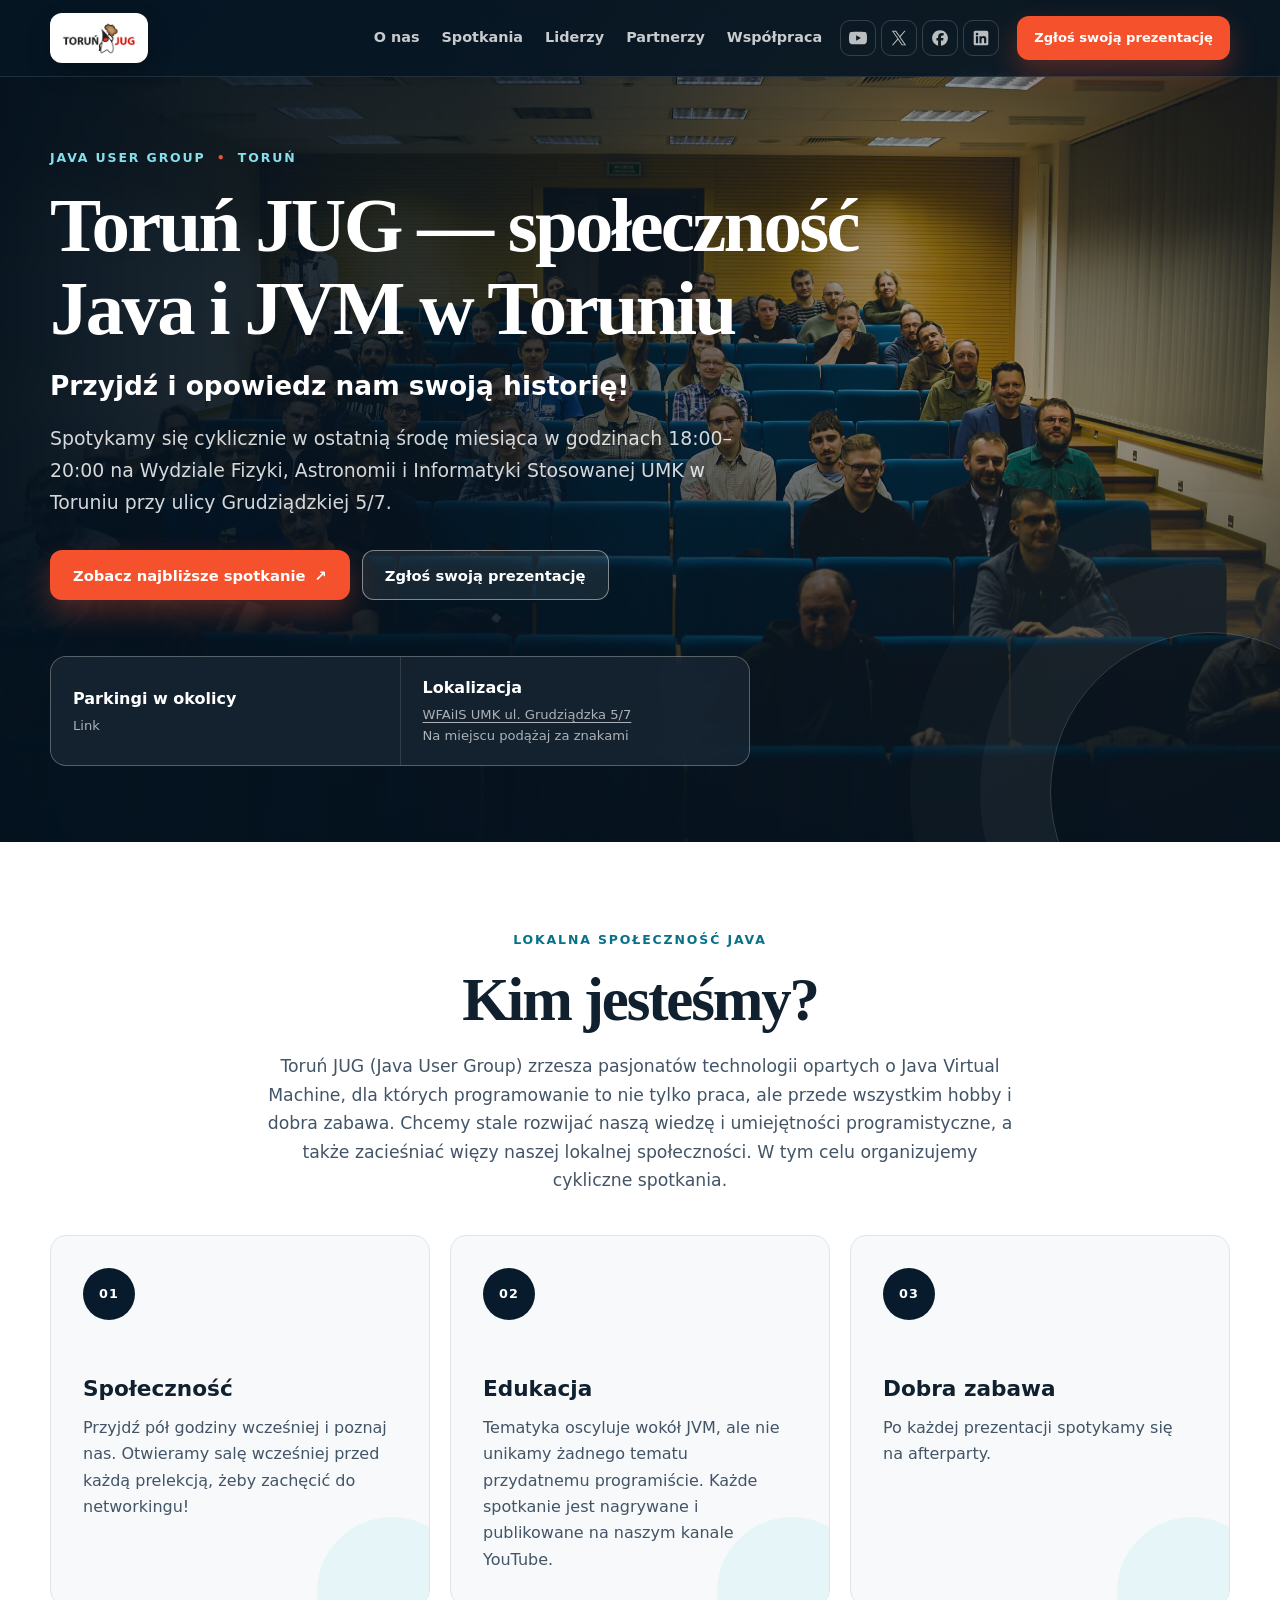
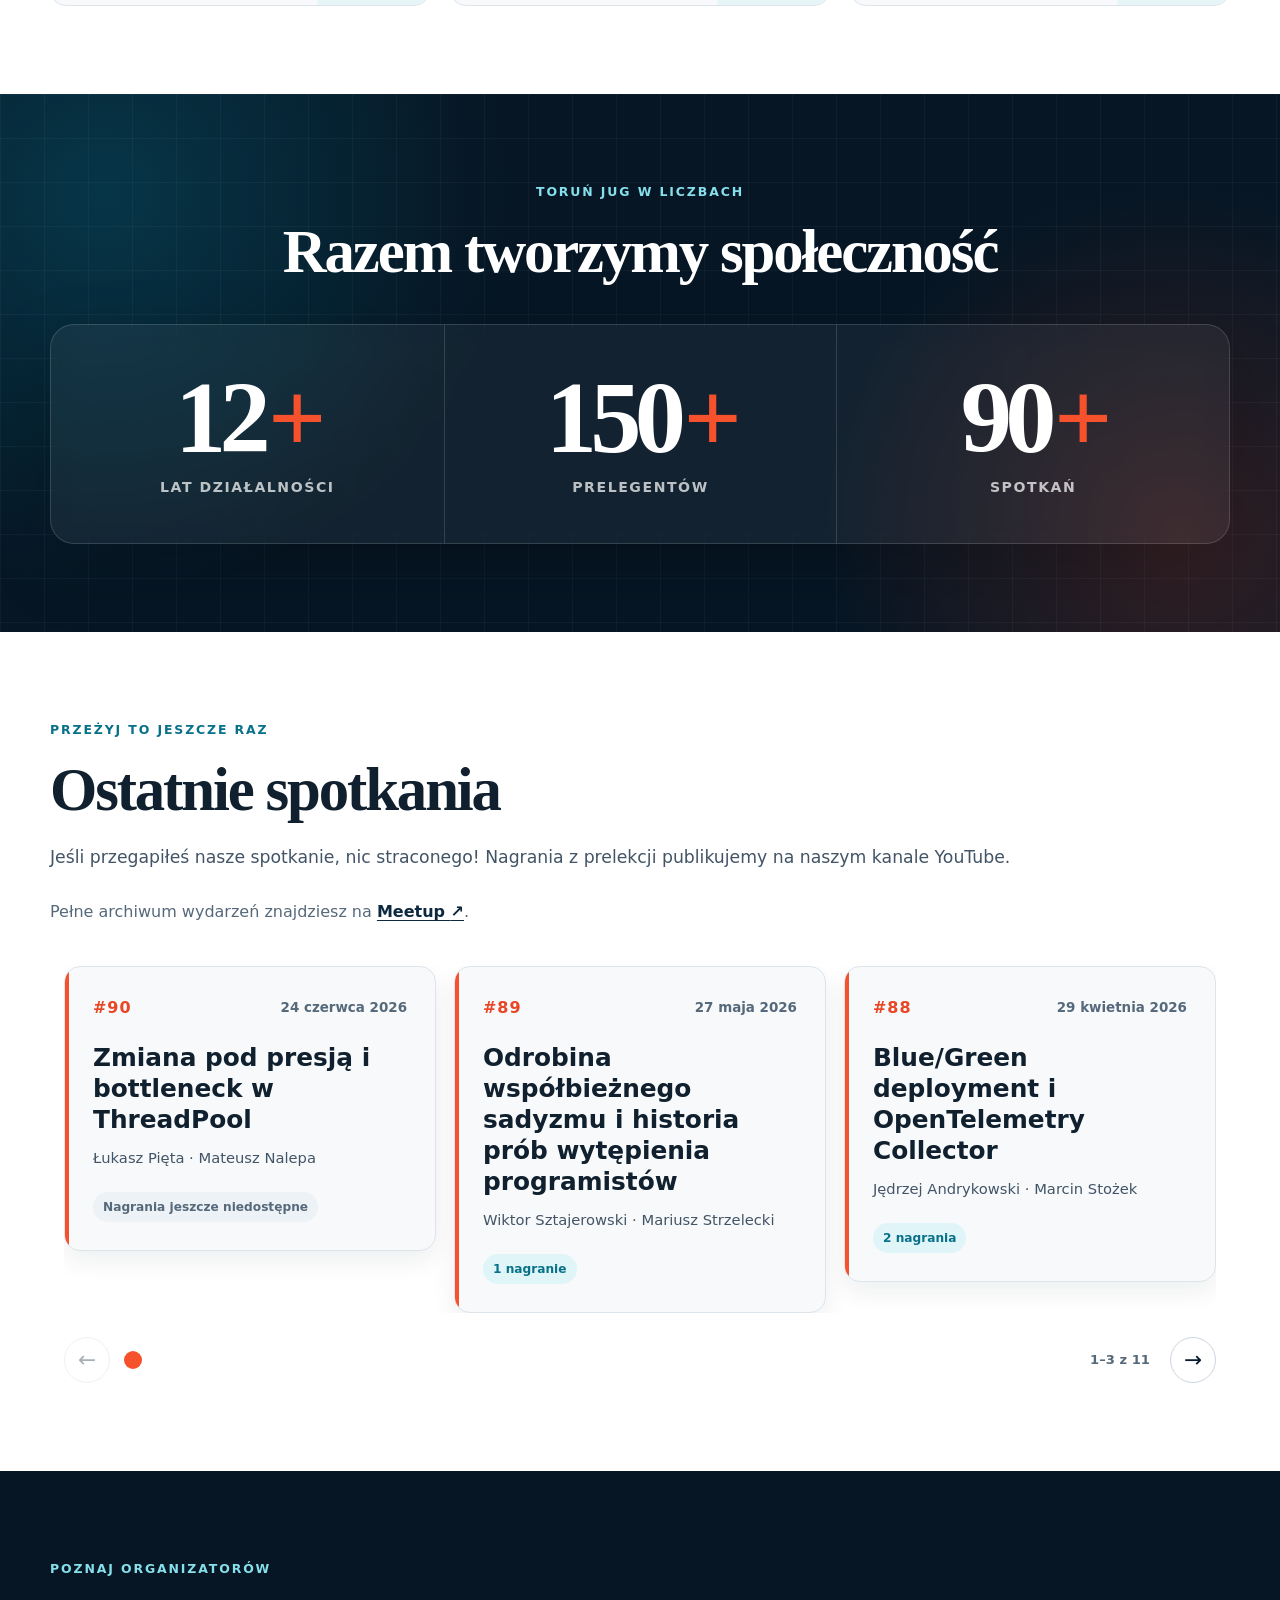
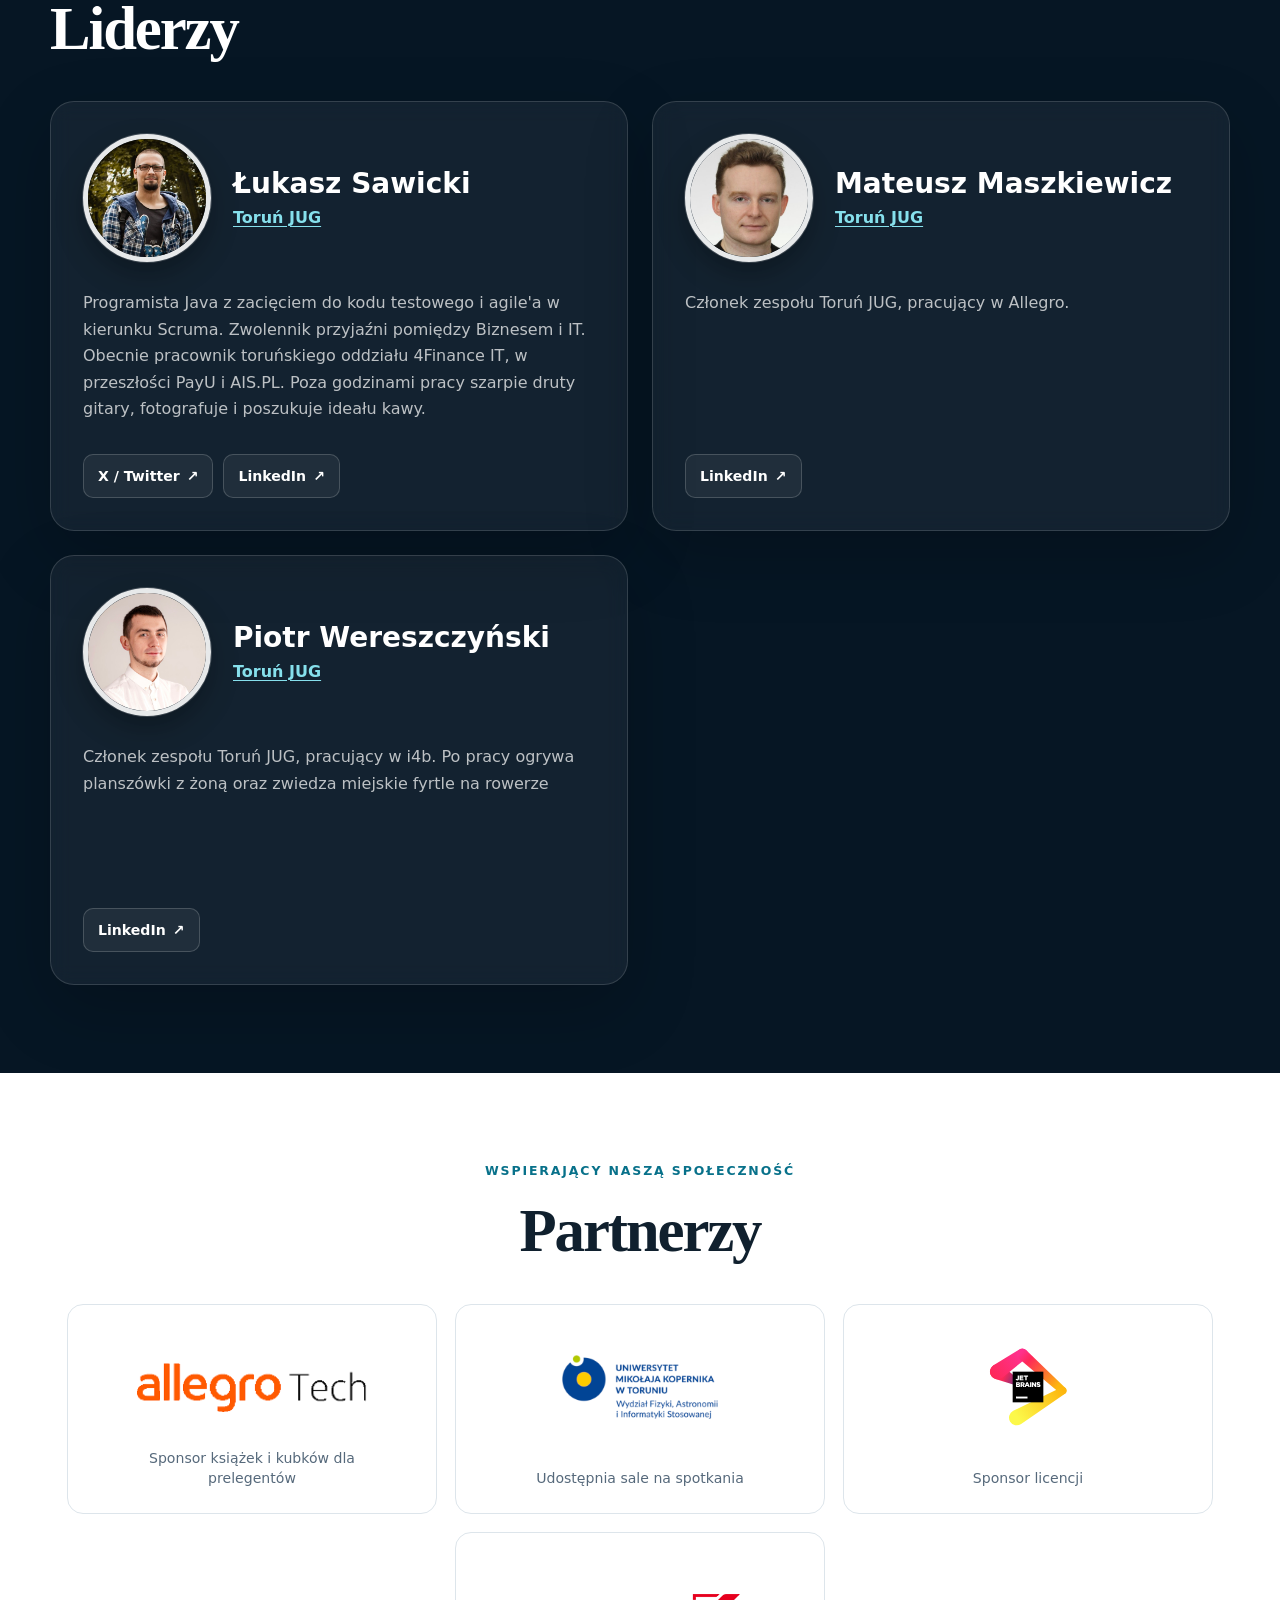
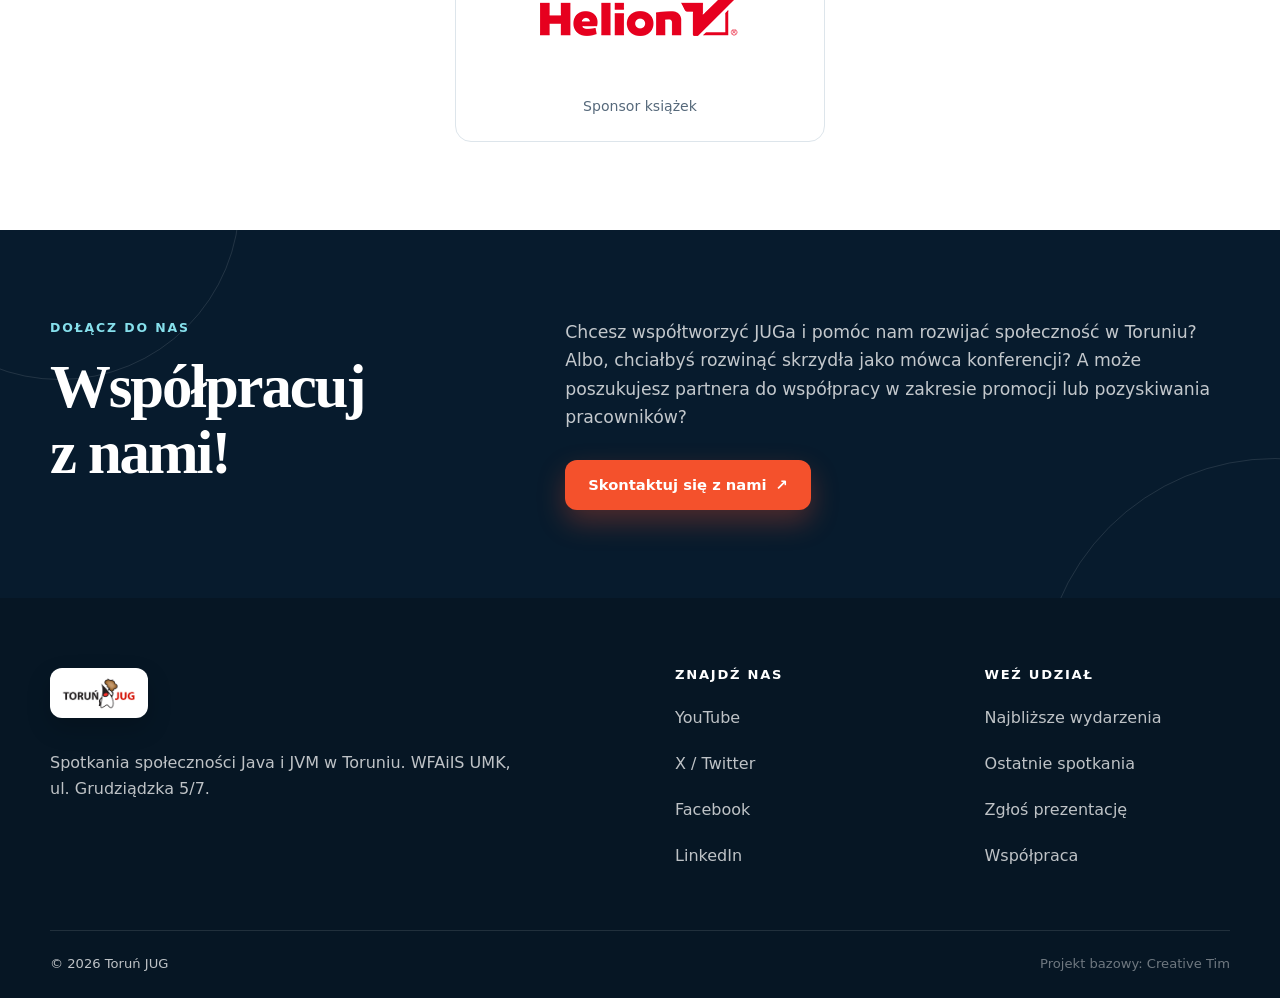
==== commit 11332445: "Numbers on main page" ====
--- a/index.html
+++ b/index.html
@@ -250,7 +250,9 @@
 
           <ul class="meeting-facts" aria-label="Najważniejsze informacje o spotkaniach">
             <li><strong>Parkingi w okolicy</strong><span>Link</span></li>
-            <li><strong>Lokalizacja</strong><span>WFAiIS UMK ul. Grudziądzka 5/7 </br>Na miejscu podążaj za znakami</span></li>
+            <li><strong>Lokalizacja</strong><span>
+              <a href="https://maps.app.goo.gl/uega7NYATYoPxaQR9" target="_blank" rel="noopener noreferrer">WFAiIS UMK ul. Grudziądzka 5/7 </a>
+            </br>Na miejscu podążaj za znakami</span></li>
           </ul>
         </div>
       </section>
--- a/styles.css
+++ b/styles.css
@@ -660,11 +660,13 @@
   display: flex;
   flex-direction: column;
   padding: 32px;
-  border: 1px solid var(--slate-200);
+  border: 1px solid rgba(255, 255, 255, 0.14);
   border-radius: var(--radius-lg);
-  background: var(--white);
-  color: var(--slate-950);
-  box-shadow: var(--shadow-sm);
+  background: rgba(255, 255, 255, 0.055);
+  color: var(--white);
+  box-shadow: 0 24px 70px rgba(0, 0, 0, 0.2);
+  backdrop-filter: blur(10px);
+  -webkit-backdrop-filter: blur(10px);
 }
 
 .section-leaders .eyebrow {
@@ -682,10 +684,10 @@
   width: 128px;
   height: 128px;
   flex: 0 0 auto;
-  border: 5px solid var(--white);
+  border: 5px solid rgba(255, 255, 255, 0.9);
   border-radius: 50%;
   object-fit: cover;
-  box-shadow: 0 0 0 1px var(--slate-200), 0 12px 28px rgba(7, 27, 45, 0.16);
+  box-shadow: 0 0 0 1px rgba(255, 255, 255, 0.18), 0 12px 28px rgba(0, 0, 0, 0.28);
 }
 
 .leader-intro h3 {
@@ -694,13 +696,13 @@
 }
 
 .role-link {
-  color: var(--teal-700);
+  color: #86e0ec;
   font-weight: 750;
 }
 
 .leader-card > p {
   margin-bottom: 28px;
-  color: var(--slate-700);
+  color: rgba(255, 255, 255, 0.72);
 }
 
 .section-meetings {
@@ -1496,6 +1498,17 @@
 .profile-links a:hover {
   border-color: #a9ced6;
   background: var(--teal-100);
+}
+
+.section-leaders .profile-links a {
+  border-color: rgba(255, 255, 255, 0.18);
+  background: rgba(255, 255, 255, 0.055);
+  color: var(--white);
+}
+
+.section-leaders .profile-links a:hover {
+  border-color: rgba(134, 224, 236, 0.65);
+  background: rgba(7, 136, 164, 0.28);
 }
 
 .partners-grid {
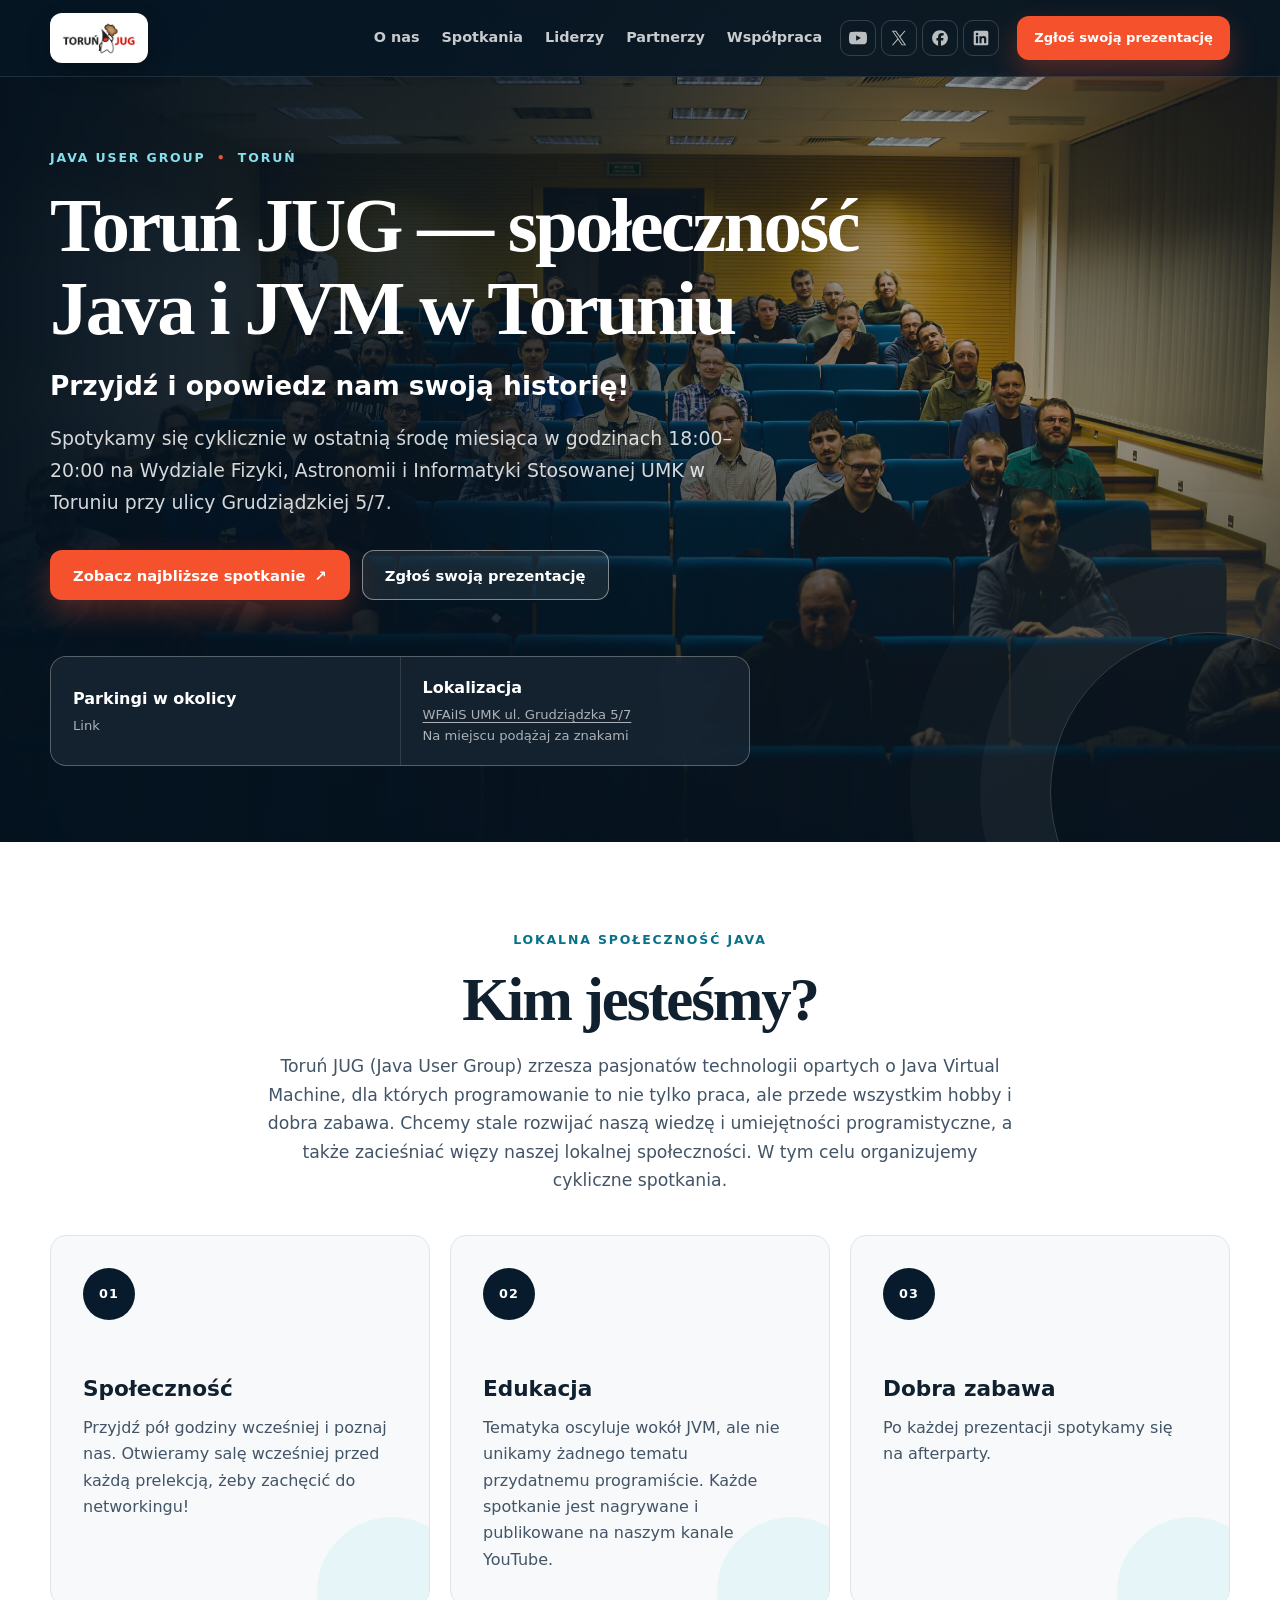
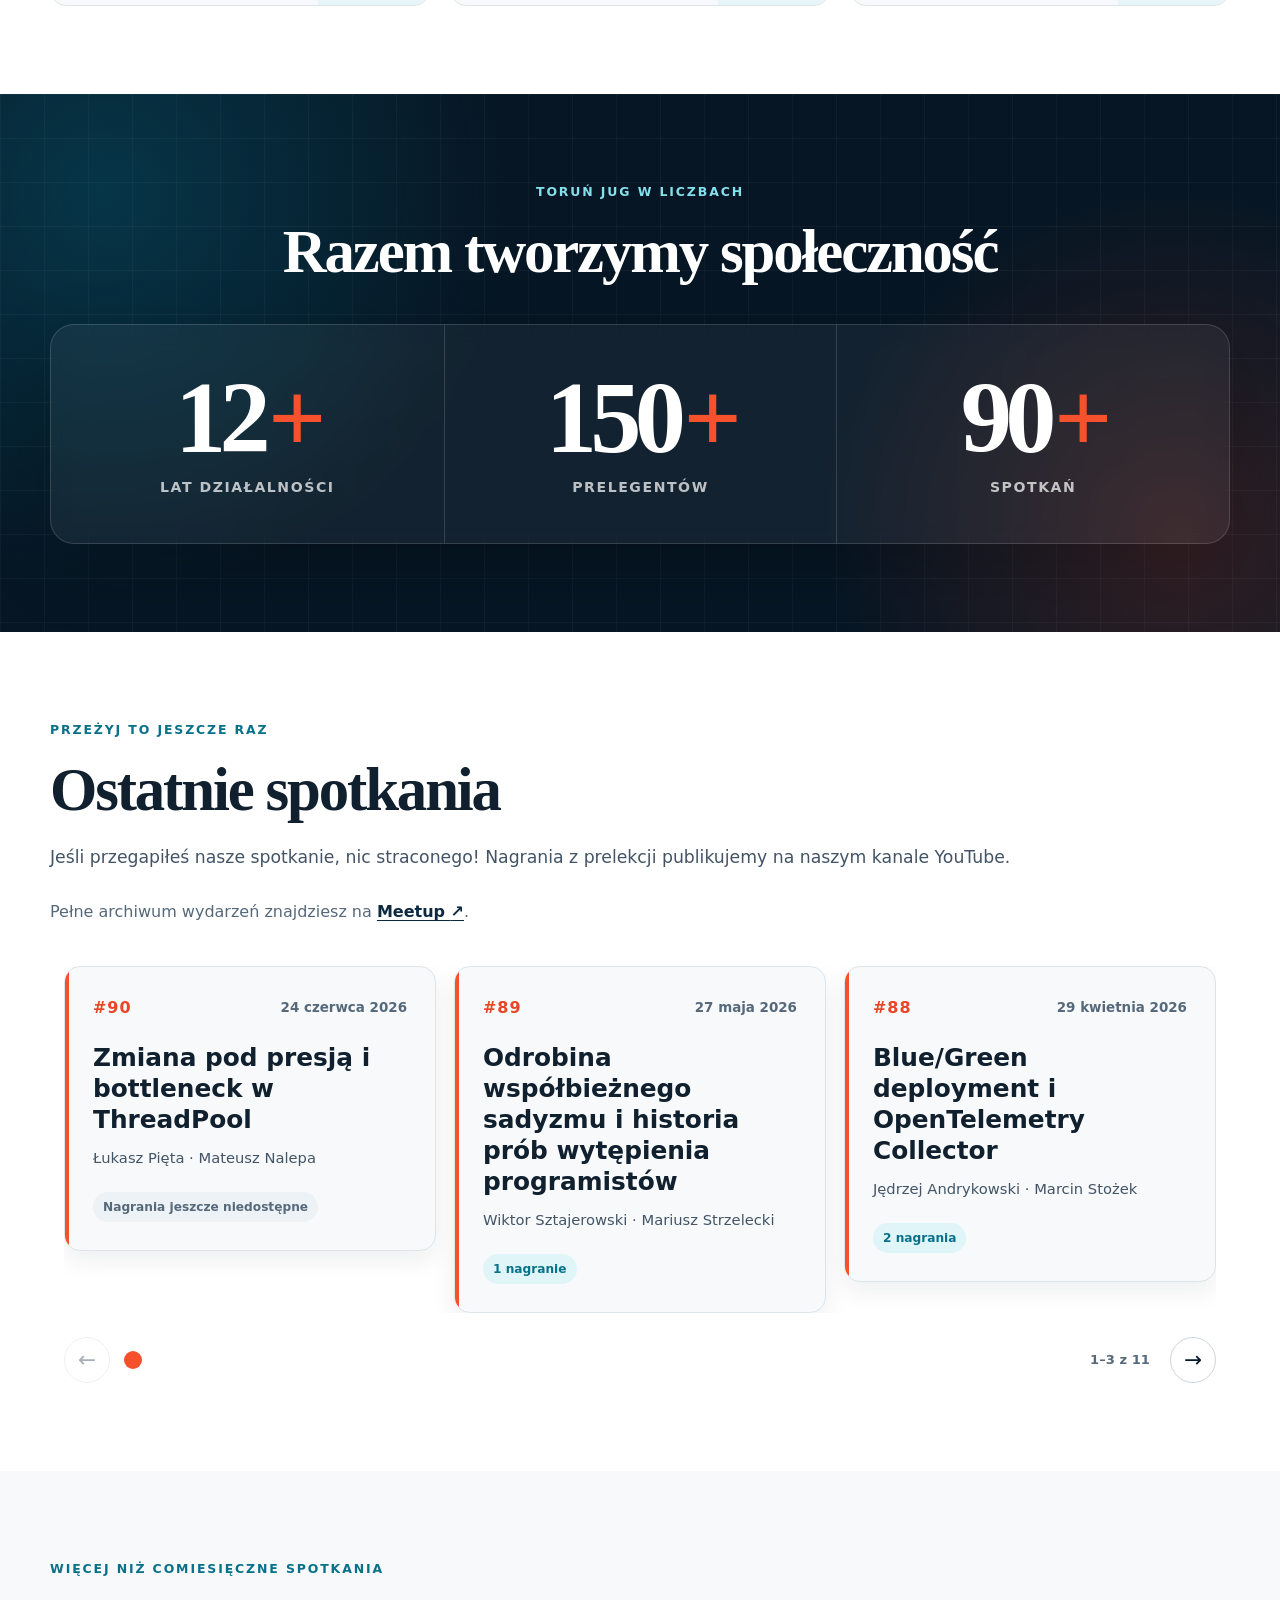
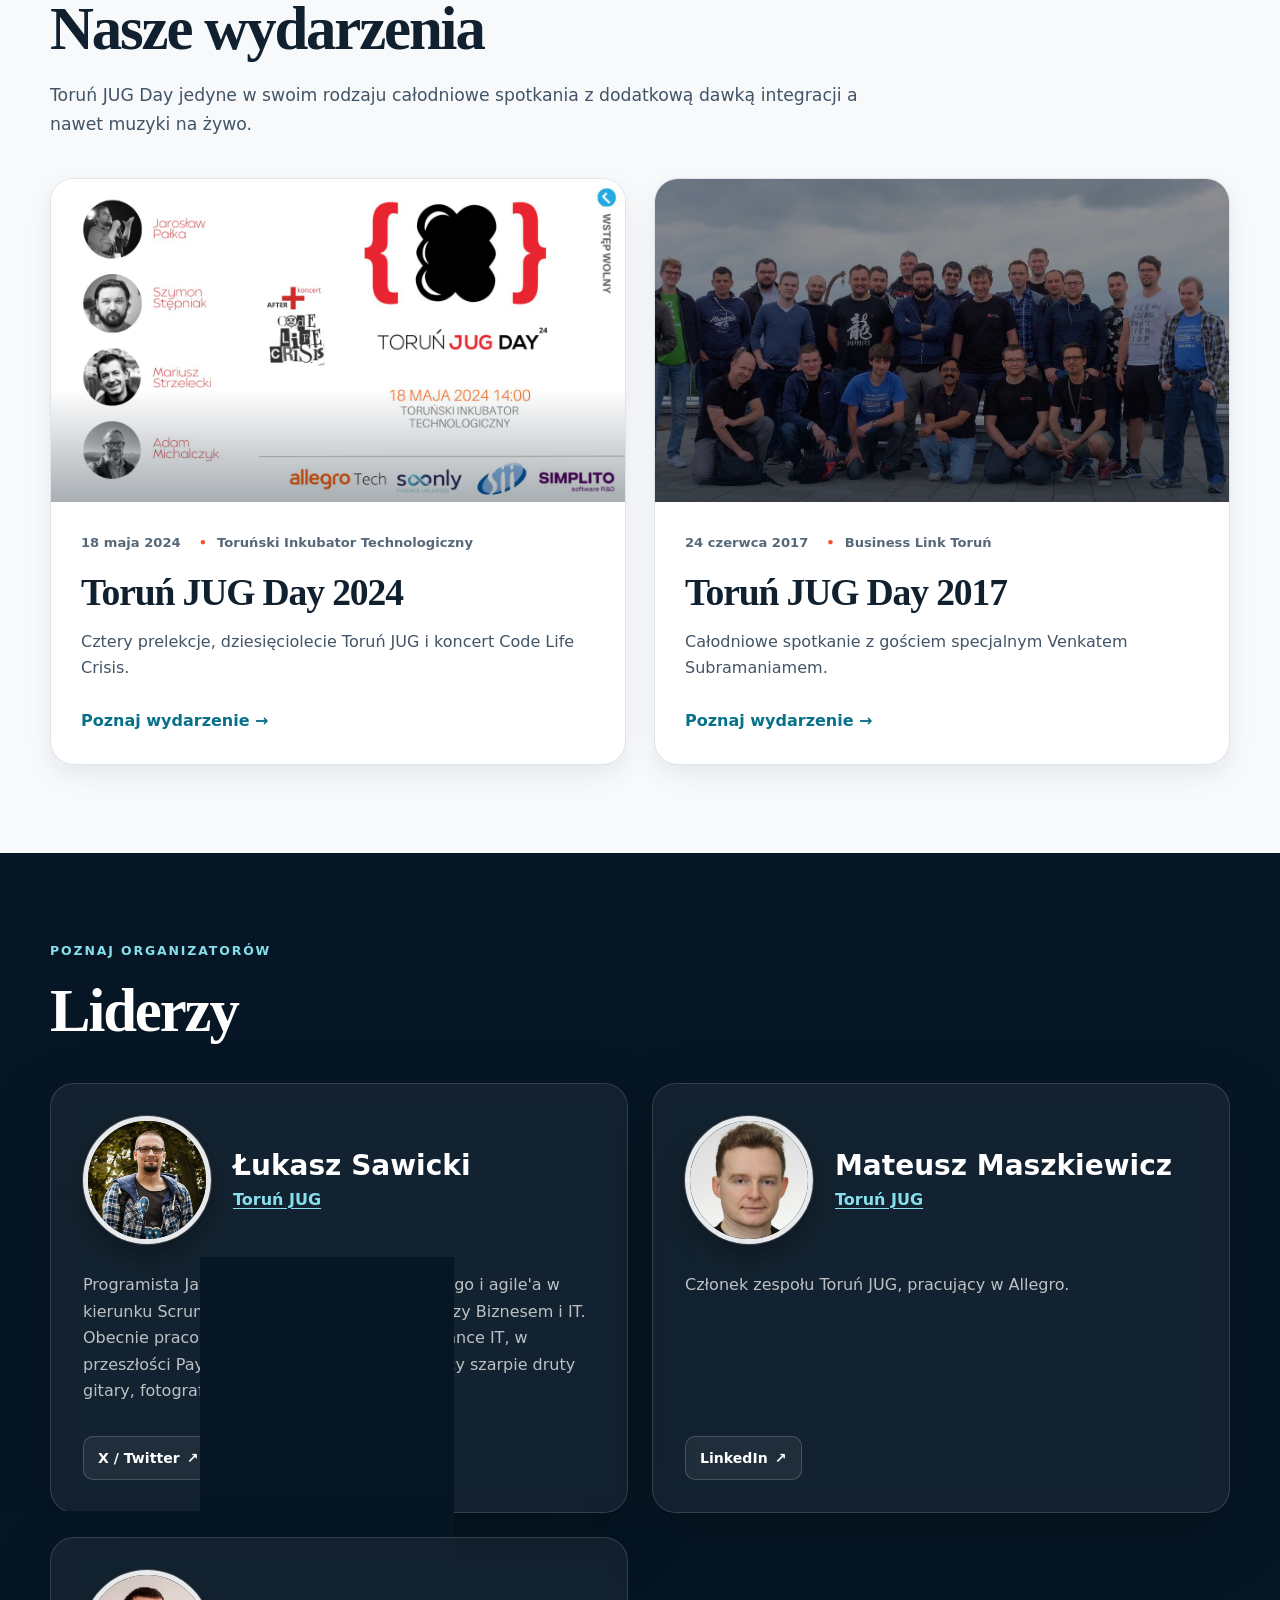
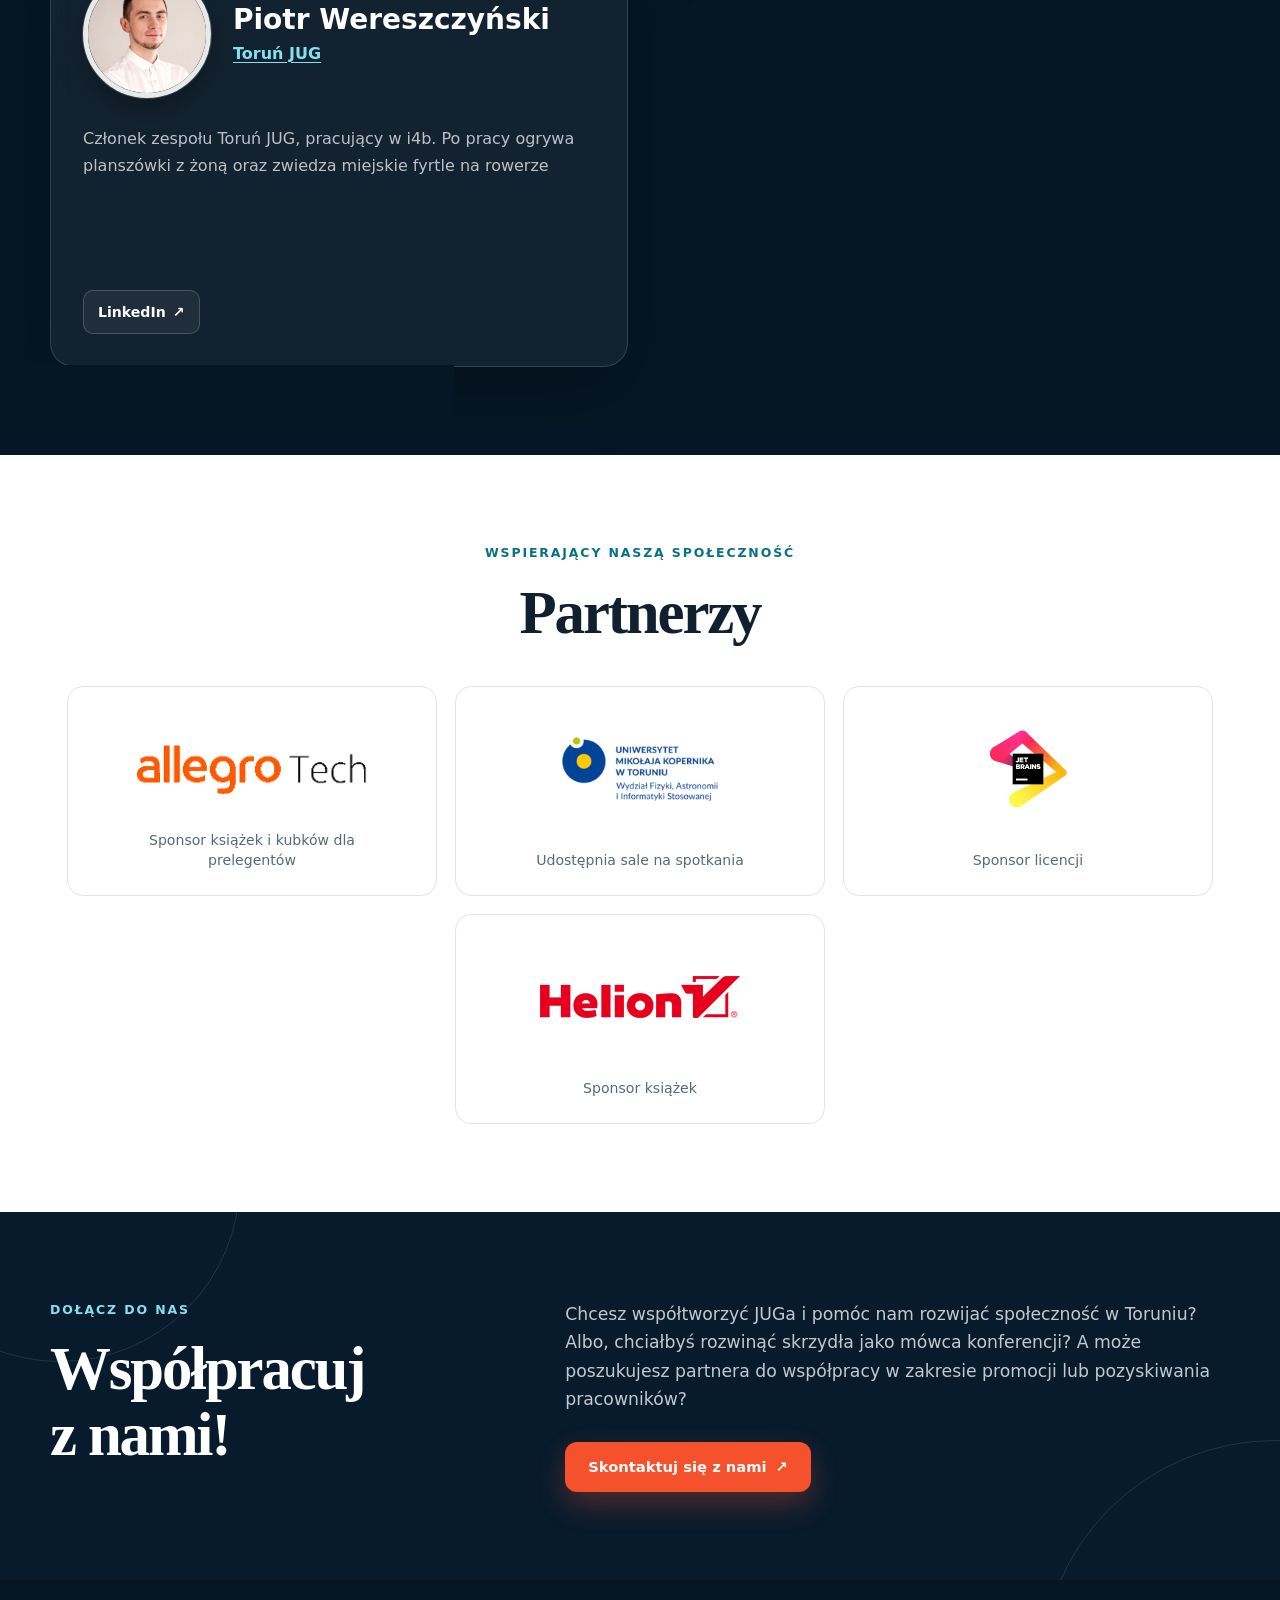
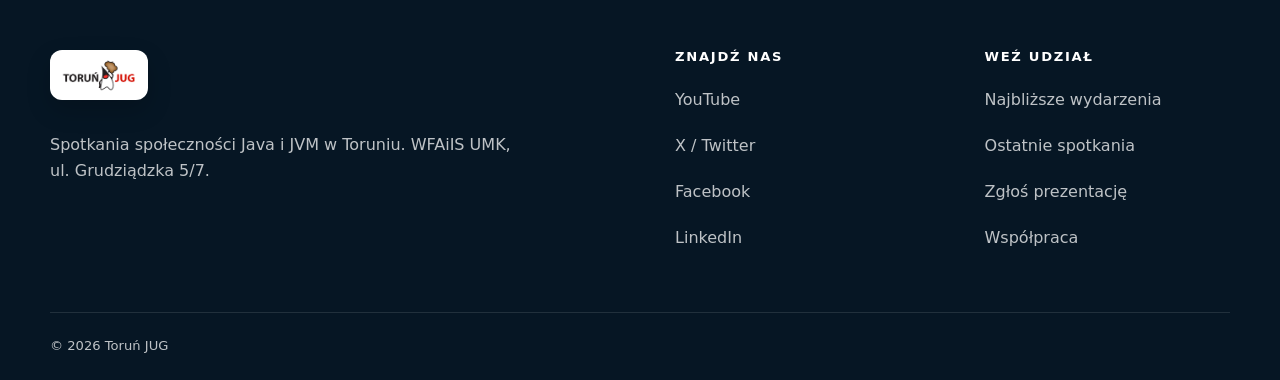
==== commit 6aff60f0: "Main events organized by Torun Jug" ====
--- a/index.html
+++ b/index.html
@@ -134,6 +134,17 @@
               { "@type": "ListItem", "position": 9, "url": "https://torun.jug.pl/spotkania/82-vaadin-flow-graphql.html", "name": "Toruń JUG #82" },
               { "@type": "ListItem", "position": 10, "url": "https://torun.jug.pl/spotkania/81-programowanie-zorientowane-na-dane-refaktoring-keycloak.html", "name": "Toruń JUG #81" }
             ]
+          },
+          {
+            "@type": "ItemList",
+            "@id": "https://torun.jug.pl/#events",
+            "name": "Wydarzenia specjalne Toruń JUG",
+            "numberOfItems": 2,
+            "itemListOrder": "https://schema.org/ItemListOrderDescending",
+            "itemListElement": [
+              { "@type": "ListItem", "position": 1, "url": "https://torun.jug.pl/wydarzenia/torun-jug-day-2024.html", "name": "Toruń JUG Day 2024" },
+              { "@type": "ListItem", "position": 2, "url": "https://torun.jug.pl/wydarzenia/torun-jug-day-2017.html", "name": "Toruń JUG Day 2017" }
+            ]
           }
         ]
       }
@@ -479,6 +490,69 @@
                 aria-label="Pokaż starsze spotkanie"
               ><span aria-hidden="true">→</span></button>
             </div>
+          </div>
+        </div>
+      </section>
+
+      <section class="section section-events" id="wydarzenia" aria-labelledby="events-title">
+        <div class="container">
+          <div class="section-heading">
+            <p class="eyebrow">Więcej niż comiesięczne spotkania</p>
+            <h2 id="events-title">Nasze wydarzenia</h2>
+            <p class="section-lead">
+              Toruń JUG Day jedyne w swoim rodzaju całodniowe spotkania z dodatkową dawką integracji a nawet muzyki na żywo.
+            </p>
+          </div>
+
+          <div class="events-grid">
+
+            <article class="event-card">
+              <a href="wydarzenia/torun-jug-day-2024.html" aria-label="Zobacz szczegóły Toruń JUG Day 2024">
+                <div class="event-card-media event-card-media-poster">
+                  <img
+                    src="./static/media/torun-jug-day-2024.jpeg"
+                    width="1280"
+                    height="720"
+                    loading="lazy"
+                    decoding="async"
+                    alt="Plakat Toruń JUG Day 2024 z prelegentami wydarzenia"
+                  >
+                </div>
+                <div class="event-card-content">
+                  <div class="event-card-meta">
+                    <time datetime="2024-05-18">18 maja 2024</time>
+                    <span>Toruński Inkubator Technologiczny</span>
+                  </div>
+                  <h3>Toruń JUG Day 2024</h3>
+                  <p>Cztery prelekcje, dziesięciolecie Toruń JUG i koncert Code Life Crisis.</p>
+                  <span class="event-card-action">Poznaj wydarzenie <span aria-hidden="true">→</span></span>
+                </div>
+              </a>
+            </article>
+
+            <article class="event-card">
+              <a href="wydarzenia/torun-jug-day-2017.html" aria-label="Zobacz szczegóły Toruń JUG Day 2017">
+                <div class="event-card-media">
+                  <img
+                    src="./static/media/cover-jugday-2.jpeg"
+                    width="1471"
+                    height="932"
+                    loading="lazy"
+                    decoding="async"
+                    alt="Uczestnicy Toruń JUG Day 2017 z Venkatem Subramaniamem"
+                  >
+                </div>
+                <div class="event-card-content">
+                  <div class="event-card-meta">
+                    <time datetime="2017-06-24">24 czerwca 2017</time>
+                    <span>Business Link Toruń</span>
+                  </div>
+                  <h3>Toruń JUG Day 2017</h3>
+                  <p>Całodniowe spotkanie z gościem specjalnym Venkatem Subramaniamem.</p>
+                  <span class="event-card-action">Poznaj wydarzenie <span aria-hidden="true">→</span></span>
+                </div>
+              </a>
+            </article>
           </div>
         </div>
       </section>
@@ -741,7 +815,6 @@
 
       <div class="container footer-bottom">
         <p>© <span data-current-year>2026</span> Toruń JUG</p>
-        <p class="template-credit">Projekt bazowy: Creative Tim</p>
       </div>
     </footer>
   </body>
--- a/styles.css
+++ b/styles.css
@@ -1034,6 +1034,377 @@
   color: var(--navy-800);
 }
 
+.section-events {
+  background: var(--slate-50);
+}
+
+.section-events .section-heading {
+  max-width: 820px;
+}
+
+.events-grid {
+  display: grid;
+  grid-template-columns: repeat(2, minmax(0, 1fr));
+  gap: 28px;
+}
+
+.event-card {
+  min-width: 0;
+}
+
+.event-card > a {
+  height: 100%;
+  display: flex;
+  flex-direction: column;
+  overflow: hidden;
+  border: 1px solid var(--slate-200);
+  border-radius: var(--radius-lg);
+  background: var(--white);
+  color: var(--slate-950);
+  box-shadow: var(--shadow-sm);
+  text-decoration: none;
+  transition: border-color 180ms ease, box-shadow 180ms ease, transform 180ms ease;
+}
+
+.event-card > a:hover {
+  border-color: #a9ced6;
+  box-shadow: var(--shadow-md);
+  transform: translateY(-6px);
+}
+
+.event-card-media {
+  position: relative;
+  aspect-ratio: 16 / 9;
+  overflow: hidden;
+  background: var(--navy-900);
+}
+
+.event-card-media::after {
+  position: absolute;
+  inset: auto 0 0;
+  height: 35%;
+  background: linear-gradient(transparent, rgba(6, 22, 36, 0.35));
+  content: "";
+}
+
+.event-card-media img {
+  width: 100%;
+  height: 100%;
+  object-fit: cover;
+  transition: transform 500ms ease;
+}
+
+.event-card-media-poster img {
+  object-fit: contain;
+  background: var(--white);
+}
+
+.event-card > a:hover .event-card-media img {
+  transform: scale(1.035);
+}
+
+.event-card-content {
+  flex: 1;
+  display: flex;
+  flex-direction: column;
+  padding: 30px;
+}
+
+.event-card-meta {
+  display: flex;
+  flex-wrap: wrap;
+  gap: 6px 18px;
+  margin-bottom: 16px;
+  color: var(--slate-600);
+  font-size: 0.82rem;
+  font-weight: 750;
+}
+
+.event-card-meta span {
+  position: relative;
+}
+
+.event-card-meta span::before {
+  margin-right: 10px;
+  color: var(--accent-500);
+  content: "•";
+}
+
+.event-card h3 {
+  margin-bottom: 12px;
+  font-family: Georgia, Cambria, "Times New Roman", serif;
+  font-size: clamp(1.7rem, 3vw, 2.35rem);
+  letter-spacing: -0.03em;
+}
+
+.event-card-content > p {
+  margin-bottom: 26px;
+  color: var(--slate-700);
+}
+
+.event-card-action {
+  align-self: flex-start;
+  margin-top: auto;
+  color: var(--teal-700);
+  font-weight: 850;
+}
+
+.event-page {
+  background: var(--slate-50);
+}
+
+.event-detail-hero {
+  position: relative;
+  padding: calc(var(--header-height) + 64px) 0 72px;
+  overflow: hidden;
+  background: var(--navy-900);
+  color: var(--white);
+}
+
+.event-detail-hero::before {
+  position: absolute;
+  width: 480px;
+  height: 480px;
+  right: -180px;
+  bottom: -300px;
+  border: 1px solid rgba(255, 255, 255, 0.12);
+  border-radius: 50%;
+  content: "";
+}
+
+.event-detail-hero .breadcrumb {
+  margin-bottom: 38px;
+}
+
+.event-detail-hero-grid {
+  position: relative;
+  z-index: 1;
+  display: grid;
+  grid-template-columns: minmax(0, 0.95fr) minmax(380px, 1.05fr);
+  align-items: center;
+  gap: 64px;
+}
+
+.event-detail-kicker {
+  margin-bottom: 14px;
+  color: #86e0ec;
+  font-size: 0.8rem;
+  font-weight: 900;
+  letter-spacing: 0.14em;
+  text-transform: uppercase;
+}
+
+.event-detail-hero h1 {
+  max-width: 720px;
+  margin-bottom: 24px;
+  font-size: clamp(3rem, 7vw, 5.25rem);
+}
+
+.event-detail-lead {
+  max-width: 680px;
+  margin-bottom: 28px;
+  color: rgba(255, 255, 255, 0.76);
+  font-size: 1.08rem;
+}
+
+.event-detail-meta {
+  display: flex;
+  flex-wrap: wrap;
+  gap: 10px;
+  margin: 0;
+  padding: 0;
+  list-style: none;
+}
+
+.event-detail-meta li {
+  padding: 7px 12px;
+  border: 1px solid rgba(255, 255, 255, 0.16);
+  border-radius: 999px;
+  background: rgba(255, 255, 255, 0.07);
+  color: rgba(255, 255, 255, 0.88);
+  font-size: 0.84rem;
+  font-weight: 750;
+}
+
+.event-detail-image {
+  overflow: hidden;
+  border: 1px solid rgba(255, 255, 255, 0.16);
+  border-radius: var(--radius-lg);
+  background: var(--white);
+  box-shadow: 0 28px 70px rgba(0, 0, 0, 0.34);
+}
+
+.event-detail-image img {
+  width: 100%;
+  aspect-ratio: 16 / 10;
+  object-fit: cover;
+}
+
+.event-detail-image-poster img {
+  aspect-ratio: 5 / 3;
+  object-fit: contain;
+}
+
+.event-detail-content {
+  padding: 80px 0 96px;
+}
+
+.event-detail-layout {
+  display: grid;
+  grid-template-columns: minmax(0, 1fr) 340px;
+  align-items: start;
+  gap: 64px;
+}
+
+.event-detail-main > section + section {
+  margin-top: 58px;
+  padding-top: 54px;
+  border-top: 1px solid var(--slate-200);
+}
+
+.event-detail-main h2 {
+  font-size: clamp(2rem, 4vw, 3rem);
+}
+
+.event-detail-main > section > p {
+  max-width: 780px;
+  color: var(--slate-700);
+  font-size: 1.04rem;
+}
+
+.event-highlight {
+  margin-top: 28px;
+  padding: 30px;
+  border-left: 5px solid var(--accent-500);
+  border-radius: 0 var(--radius-md) var(--radius-md) 0;
+  background: var(--white);
+  box-shadow: var(--shadow-sm);
+}
+
+.event-highlight h3 {
+  margin-bottom: 6px;
+  font-size: 1.55rem;
+}
+
+.event-highlight p:last-child {
+  margin-bottom: 0;
+  color: var(--slate-700);
+}
+
+.event-talks {
+  display: grid;
+  gap: 16px;
+  margin-top: 30px;
+}
+
+.event-talk {
+  display: grid;
+  grid-template-columns: 44px minmax(0, 1fr);
+  gap: 18px;
+  padding: 24px;
+  border: 1px solid var(--slate-200);
+  border-radius: var(--radius-md);
+  background: var(--white);
+}
+
+.event-talk-number {
+  width: 44px;
+  height: 44px;
+  display: grid;
+  place-items: center;
+  border-radius: 50%;
+  background: var(--accent-100);
+  color: var(--accent-600);
+  font-size: 0.82rem;
+  font-weight: 900;
+}
+
+.event-talk h3 {
+  margin-bottom: 6px;
+  font-size: 1.18rem;
+}
+
+.event-talk p {
+  margin-bottom: 0;
+  color: var(--teal-700);
+  font-size: 0.9rem;
+  font-weight: 800;
+}
+
+.event-partners-list {
+  display: flex;
+  flex-wrap: wrap;
+  gap: 10px;
+  margin: 24px 0 0;
+  padding: 0;
+  list-style: none;
+}
+
+.event-partners-list li {
+  padding: 7px 12px;
+  border: 1px solid var(--slate-200);
+  border-radius: 999px;
+  background: var(--white);
+  color: var(--slate-700);
+  font-size: 0.86rem;
+  font-weight: 750;
+}
+
+.event-partner-heading {
+  margin-top: 30px;
+}
+
+.event-detail-sidebar {
+  position: sticky;
+  top: calc(var(--header-height) + 24px);
+}
+
+.event-info-card {
+  padding: 30px;
+  border-radius: var(--radius-lg);
+  background: var(--navy-900);
+  color: var(--white);
+  box-shadow: var(--shadow-md);
+}
+
+.event-info-card h2 {
+  margin-bottom: 24px;
+  font-family: inherit;
+  font-size: 1.35rem;
+  letter-spacing: 0;
+}
+
+.event-info-list {
+  display: grid;
+  gap: 0;
+  margin: 0 0 28px;
+}
+
+.event-info-list > div {
+  padding: 15px 0;
+  border-top: 1px solid rgba(255, 255, 255, 0.12);
+}
+
+.event-info-list dt {
+  color: rgba(255, 255, 255, 0.55);
+  font-size: 0.74rem;
+  font-weight: 850;
+  letter-spacing: 0.1em;
+  text-transform: uppercase;
+}
+
+.event-info-list dd {
+  margin: 3px 0 0;
+  color: var(--white);
+  font-weight: 700;
+}
+
+.event-info-card .button {
+  width: 100%;
+  justify-content: center;
+  text-align: center;
+}
+
 .meetings-archive-page {
   background: var(--slate-50);
 }
@@ -1726,6 +2097,15 @@
 }
 
 @media (max-width: 960px) {
+  .event-detail-layout {
+    grid-template-columns: 1fr;
+    gap: 44px;
+  }
+
+  .event-detail-sidebar {
+    position: static;
+  }
+
   .archive-meetings-list .meeting-card {
     grid-template-columns: 140px minmax(0, 1fr) auto;
   }
@@ -1857,6 +2237,31 @@
 }
 
 @media (max-width: 780px) {
+  .events-grid {
+    grid-template-columns: 1fr;
+  }
+
+  .event-detail-hero {
+    padding: calc(var(--header-height) + 44px) 0 56px;
+  }
+
+  .event-detail-hero-grid {
+    grid-template-columns: 1fr;
+    gap: 36px;
+  }
+
+  .event-detail-copy {
+    order: 1;
+  }
+
+  .event-detail-image {
+    order: 2;
+  }
+
+  .event-detail-content {
+    padding: 60px 0 72px;
+  }
+
   .container {
     width: min(calc(100% - 40px), var(--container));
   }
@@ -1979,6 +2384,29 @@
 }
 
 @media (max-width: 540px) {
+  .event-card-content,
+  .event-highlight,
+  .event-info-card {
+    padding: 24px;
+  }
+
+  .event-card-meta {
+    display: grid;
+  }
+
+  .event-card-meta span::before {
+    display: none;
+  }
+
+  .event-talk {
+    grid-template-columns: 1fr;
+  }
+
+  .event-detail-main > section + section {
+    margin-top: 44px;
+    padding-top: 40px;
+  }
+
   .meetings-carousel-controls {
     grid-template-columns: auto minmax(0, 1fr) auto;
     gap: 10px;
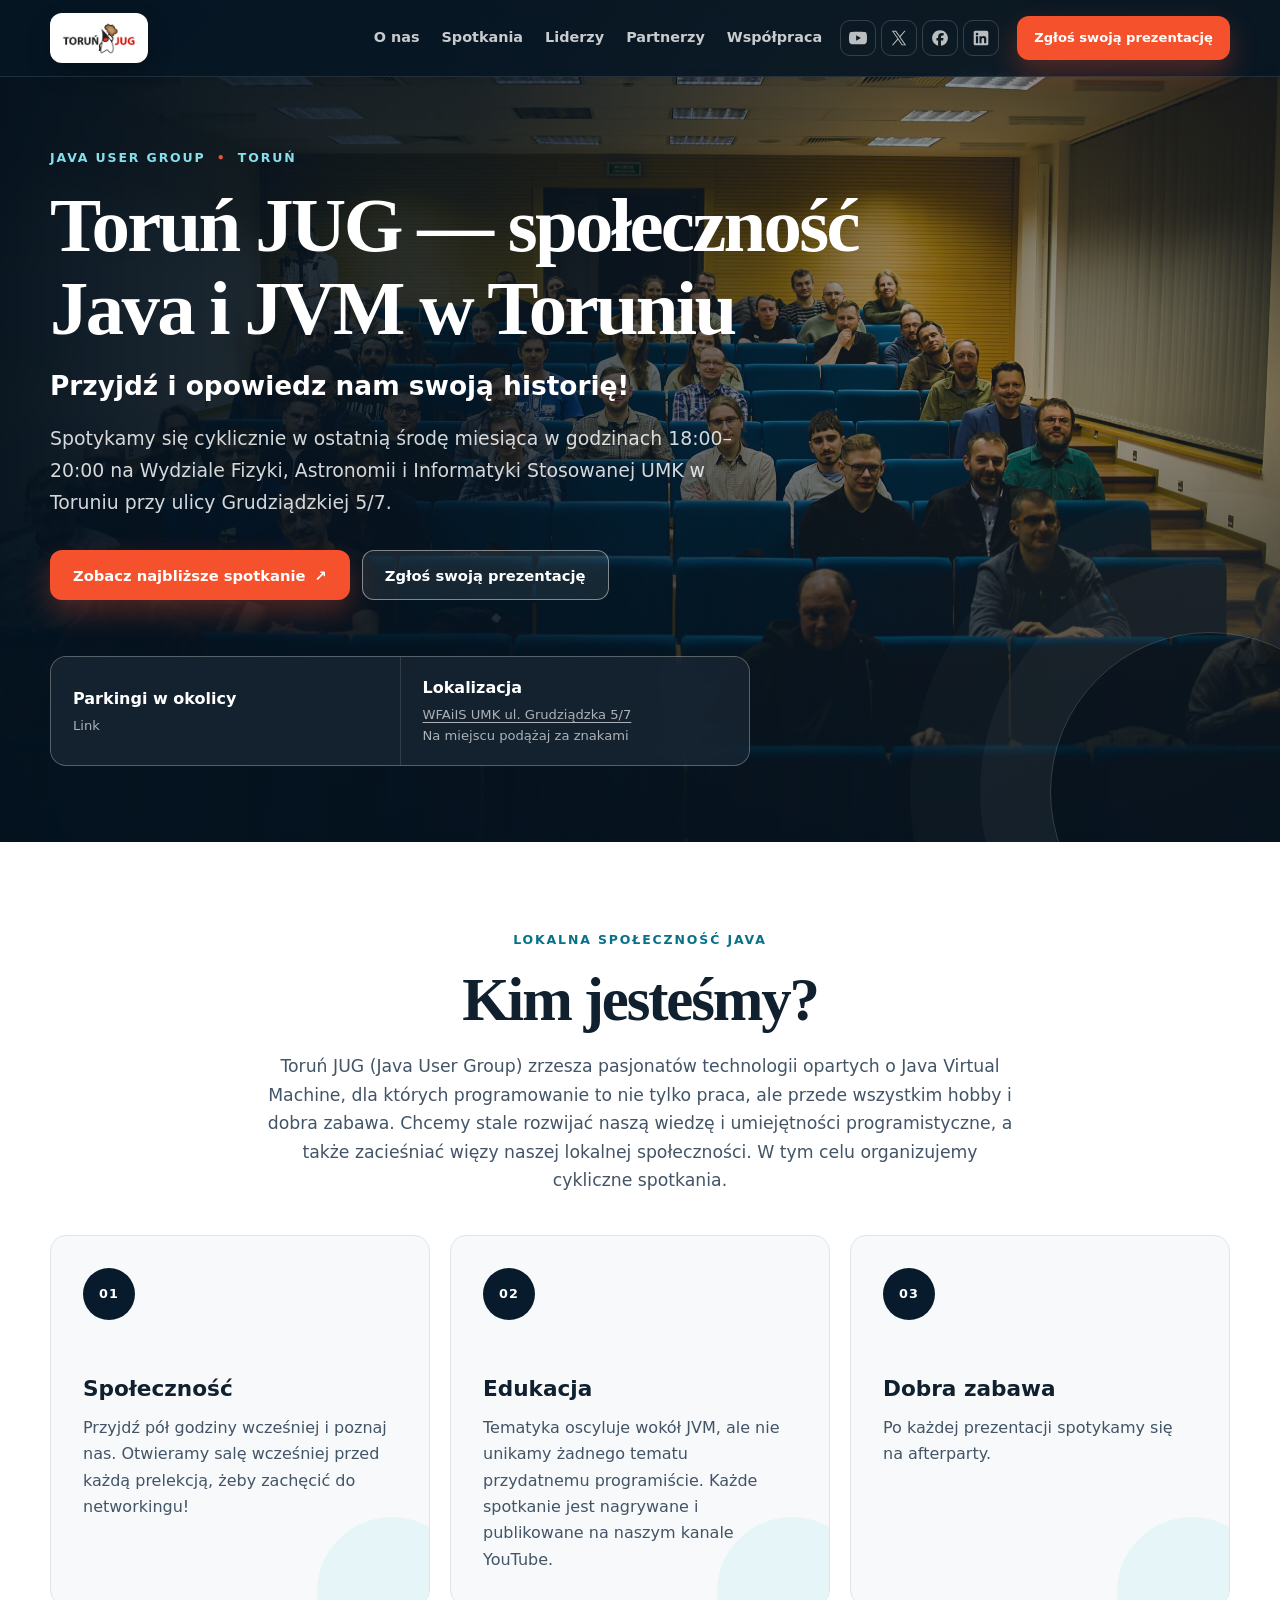
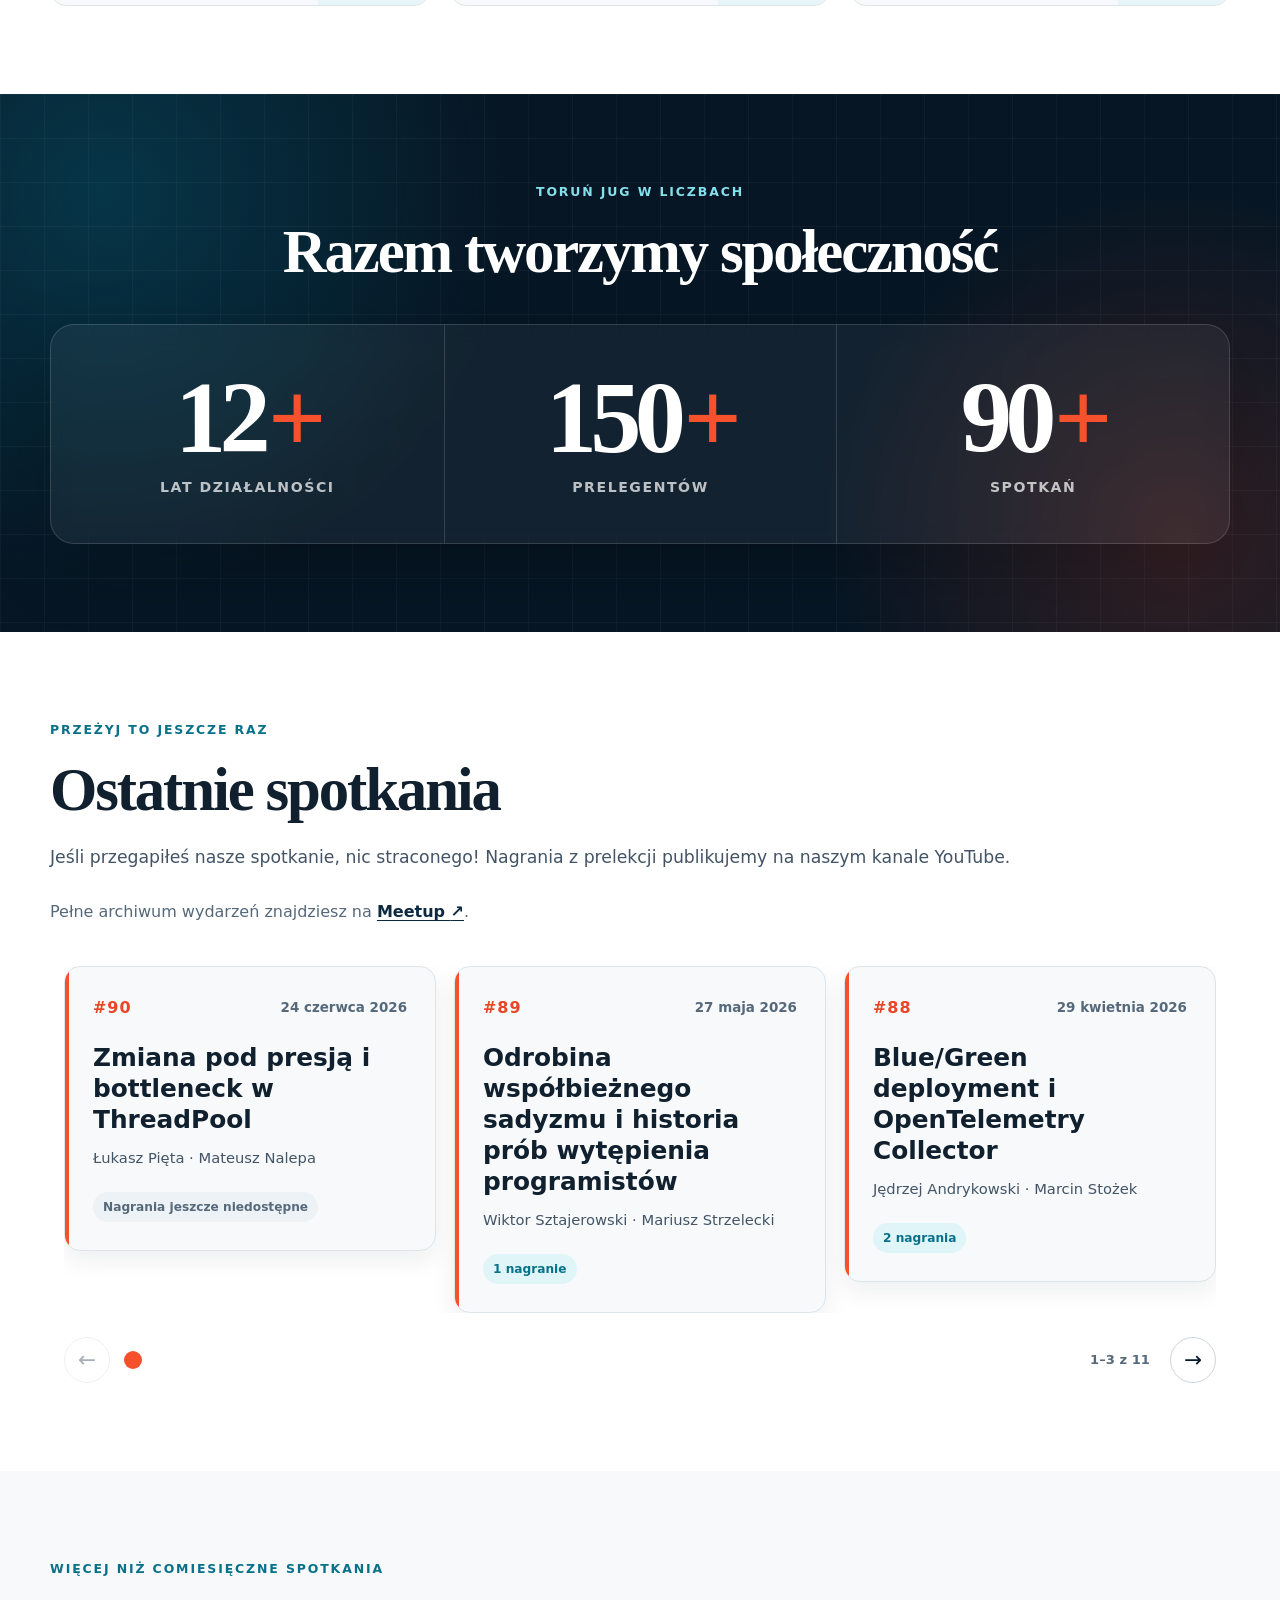
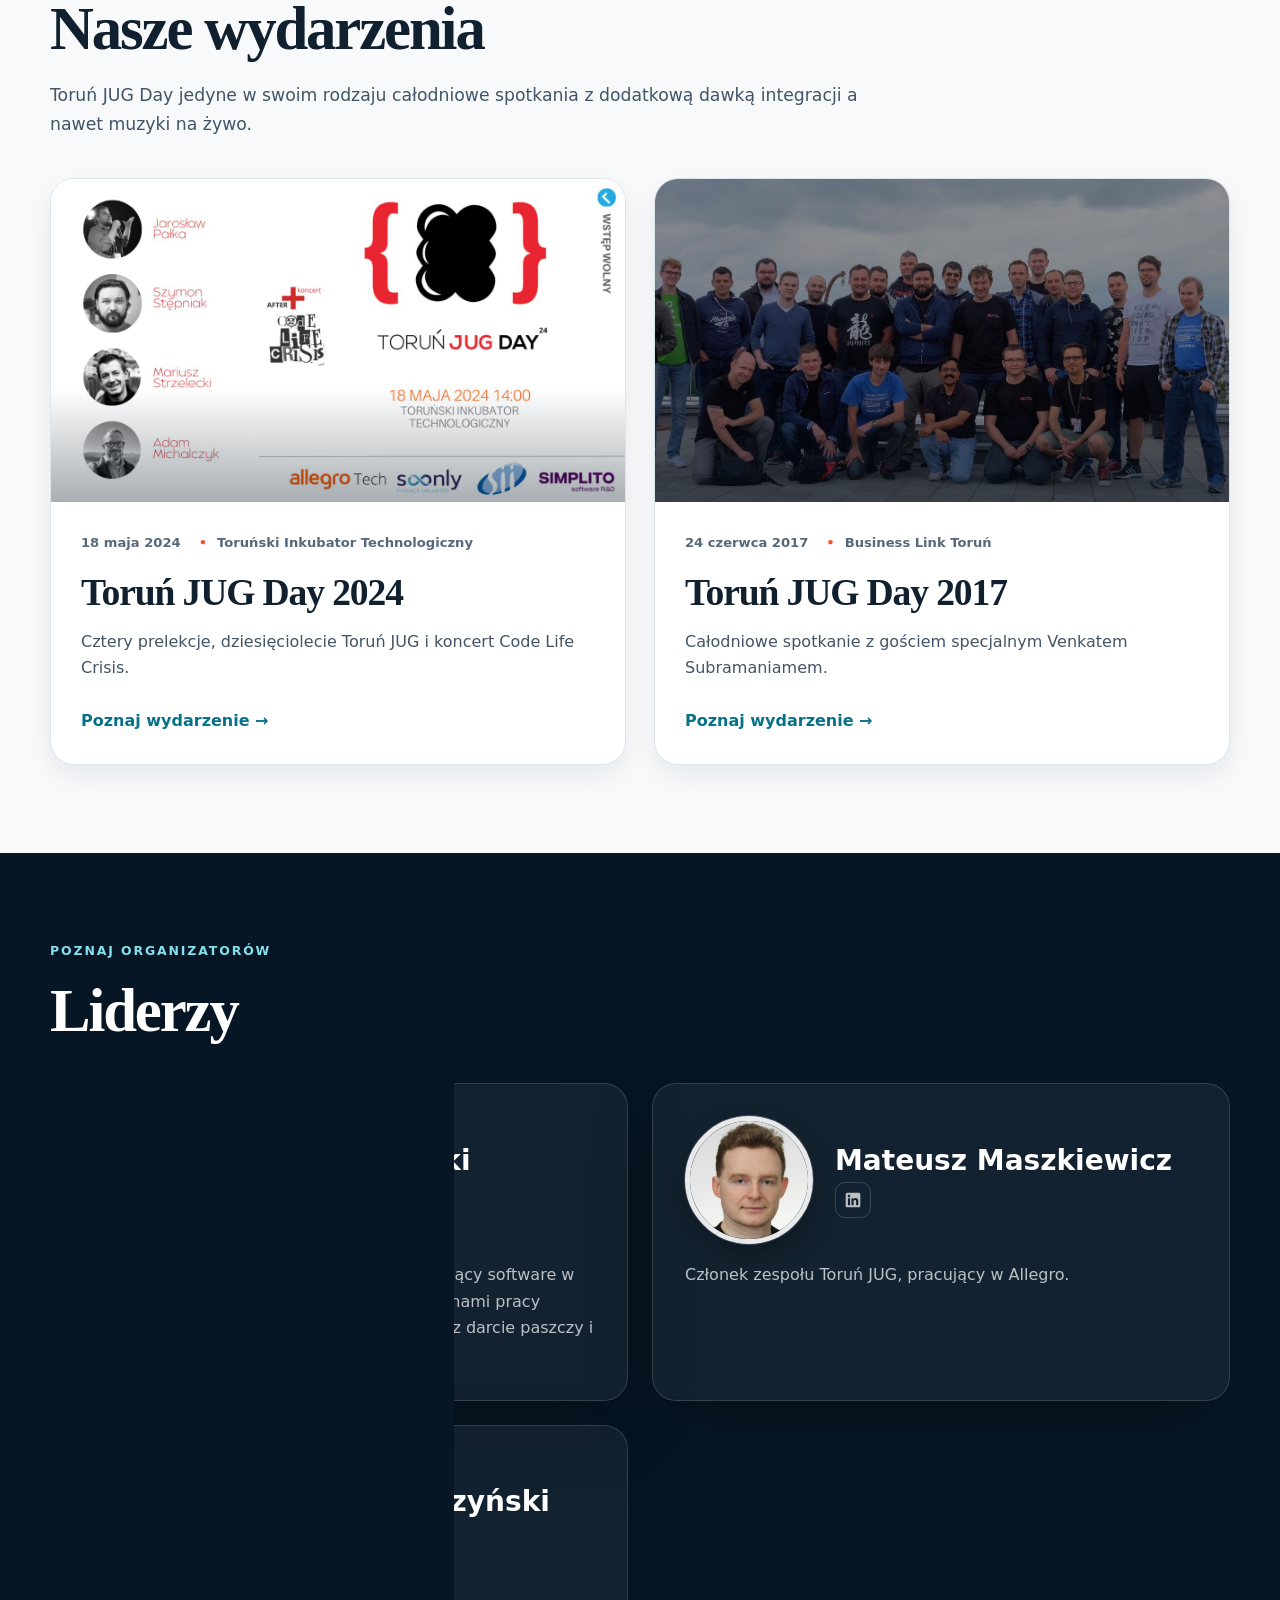
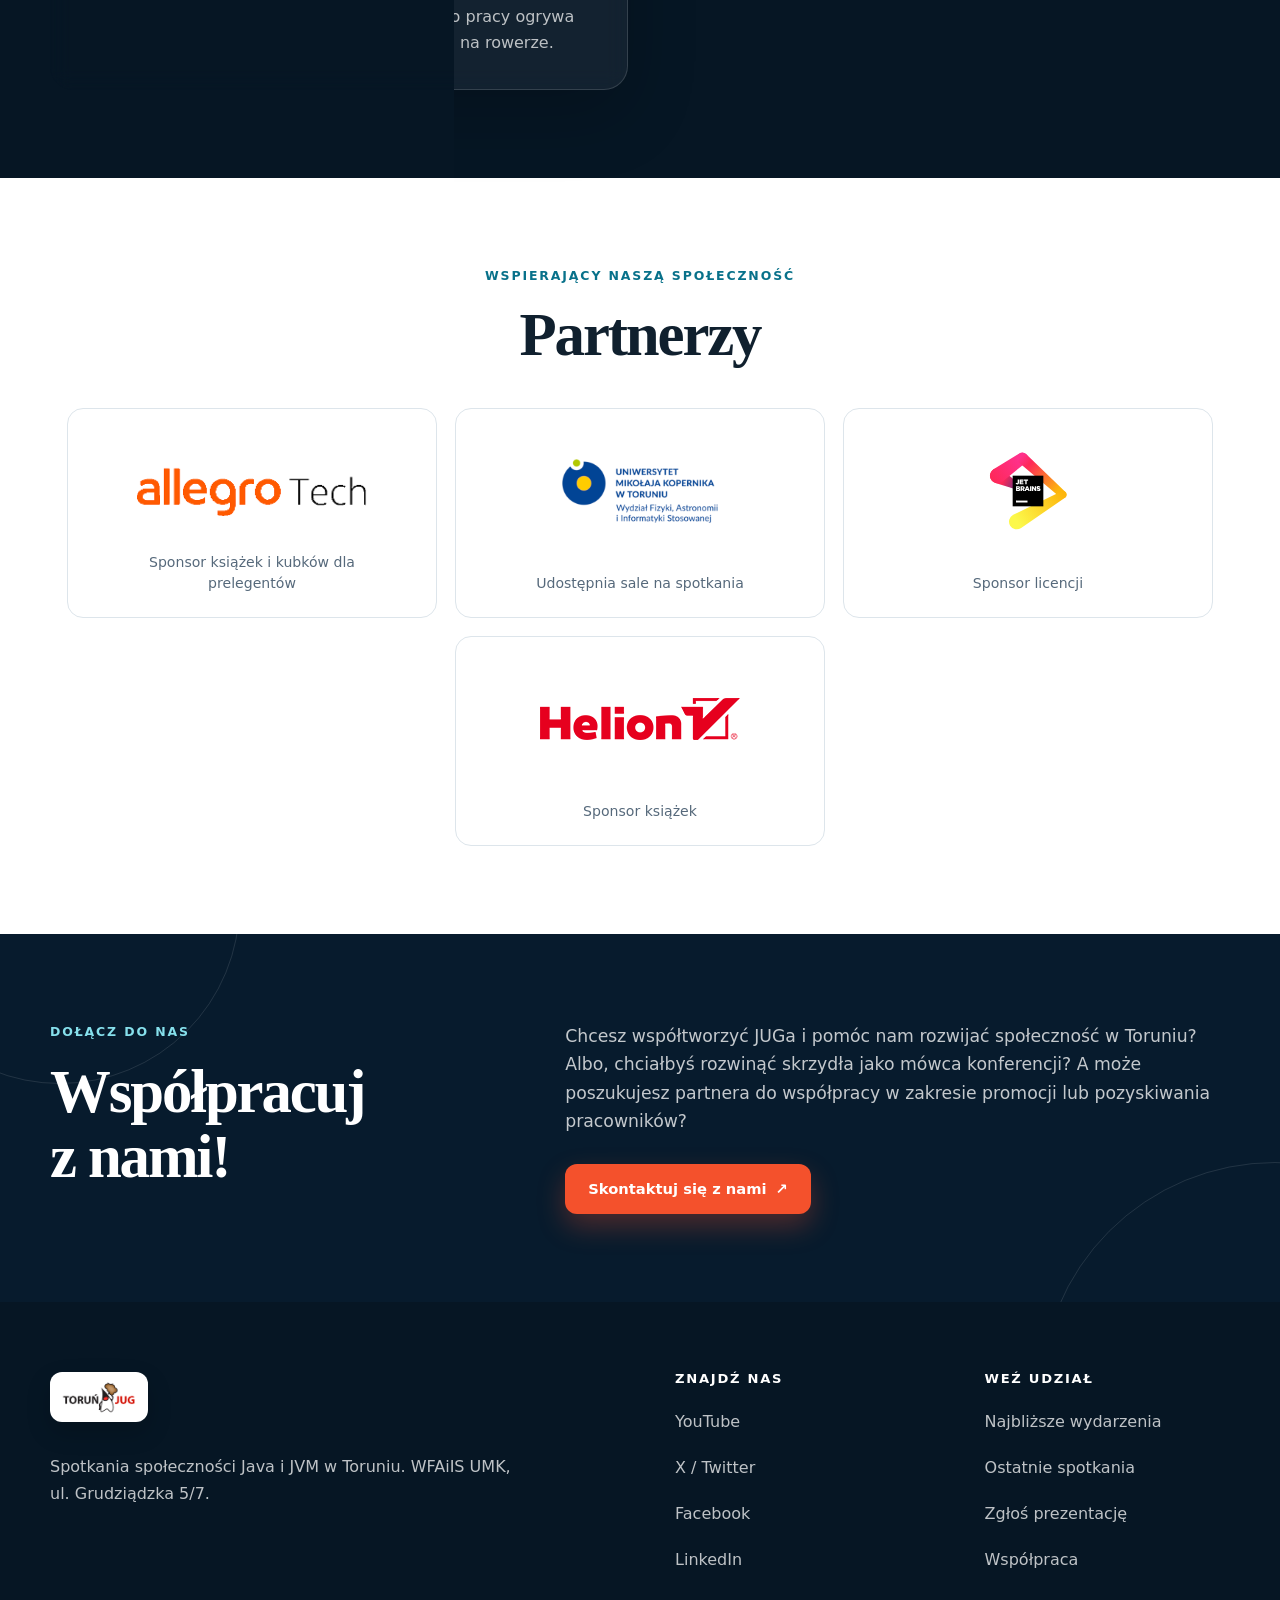
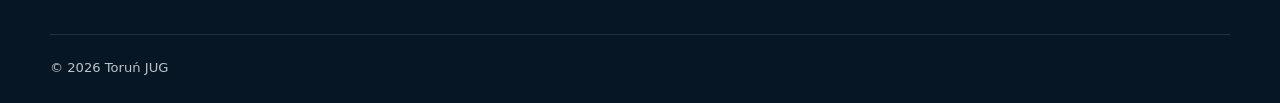
==== commit 757cf7fe: "Changed Lukasz photo and description" ====
--- a/index.html
+++ b/index.html
@@ -568,7 +568,7 @@
             <article class="leader-card">
               <div class="leader-intro">
                 <img
-                  src="./static/media/sawicki-lukasz.jpg"
+                  src="./static/media/sawicki-lukasz2.jpg"
                   width="440"
                   height="440"
                   loading="lazy"
@@ -577,29 +577,24 @@
                 >
                 <div>
                   <h3>Łukasz Sawicki</h3>
-                  <a class="role-link" href="https://torun.jug.pl/">Toruń JUG</a>
+                  <nav class="header-socials" aria-label="Media społecznościowe Łukasza Sawickiego">
+                    <a href="https://twitter.com/LookSawicki" target="_blank" rel="noopener noreferrer" aria-label="Łukasz Sawicki na X / Twitterze" title="X / Twitter">
+                      <svg aria-hidden="true" focusable="false" xmlns="http://www.w3.org/2000/svg" width="32" height="32" viewBox="0 0 32 32">
+                        <path d="M18.42,14.009L27.891,3h-2.244l-8.224,9.559L10.855,3H3.28l9.932,14.455L3.28,29h2.244l8.684-10.095,6.936,10.095h7.576l-10.301-14.991h0Zm-3.074,3.573l-1.006-1.439L6.333,4.69h3.447l6.462,9.243,1.006,1.439,8.4,12.015h-3.447l-6.854-9.804h0Z"></path>
+                      </svg>
+                    </a>
+                    <a href="https://pl.linkedin.com/in/%C5%82ukasz-sawicki-4bb4512" target="_blank" rel="noopener noreferrer" aria-label="Łukasz Sawicki na LinkedIn" title="LinkedIn">
+                      <svg aria-hidden="true" focusable="false" xmlns="http://www.w3.org/2000/svg" width="32" height="32" viewBox="0 0 32 32">
+                        <path d="M26.111,3H5.889c-1.595,0-2.889,1.293-2.889,2.889V26.111c0,1.595,1.293,2.889,2.889,2.889H26.111c1.595,0,2.889-1.293,2.889-2.889V5.889c0-1.595-1.293-2.889-2.889-2.889ZM10.861,25.389h-3.877V12.87h3.877v12.519Zm-1.957-14.158c-1.267,0-2.293-1.034-2.293-2.31s1.026-2.31,2.293-2.31,2.292,1.034,2.292,2.31-1.026,2.31-2.292,2.31Zm16.485,14.158h-3.858v-6.571c0-1.802-.685-2.809-2.111-2.809-1.551,0-2.362,1.048-2.362,2.809v6.571h-3.718V12.87h3.718v1.686s1.118-2.069,3.775-2.069,4.556,1.621,4.556,4.975v7.926Z" fill-rule="evenodd"></path>
+                      </svg>
+                    </a>
+                  </nav>
                 </div>
               </div>
               <p>
-                Programista Java z zacięciem do kodu testowego i agile'a w kierunku Scruma.
-                Zwolennik przyjaźni pomiędzy Biznesem i IT. Obecnie pracownik toruńskiego
-                oddziału 4Finance IT, w przeszłości PayU i AIS.PL. Poza godzinami pracy
-                szarpie druty gitary, fotografuje i poszukuje ideału kawy.
+                Członek zespołu Toruń JUG, obecnie wytwarzający software w sposób zwinny dla Soonly Finance. 
+                Poza godzinami pracy szukający chwil na filiżankę dobrego dripa oraz darcie paszczy i szarpanie strun gitary w garażowym bandzie.
               </p>
-              <ul class="profile-links" aria-label="Profile Łukasza Sawickiego">
-                <li>
-                  <a href="https://twitter.com/LookSawicki" target="_blank" rel="noopener noreferrer">
-                    X / Twitter <span aria-hidden="true">↗</span>
-                  </a>
-                </li>
-                <li>
-                  <a
-                    href="https://pl.linkedin.com/in/%C5%82ukasz-sawicki-4bb4512"
-                    target="_blank"
-                    rel="noopener noreferrer"
-                  >LinkedIn <span aria-hidden="true">↗</span></a>
-                </li>
-              </ul>
             </article>
 
             <article class="leader-card">
@@ -614,19 +609,16 @@
                 >
                 <div>
                   <h3>Mateusz Maszkiewicz</h3>
-                  <a class="role-link" href="https://torun.jug.pl/">Toruń JUG</a>
+                  <nav class="header-socials" aria-label="Media społecznościowe Mateusza Maszkiewicza">
+                    <a href="https://www.linkedin.com/in/mateusz-maszkiewicz/" target="_blank" rel="noopener noreferrer" aria-label="Mateusz Maszkiewicz na LinkedIn" title="LinkedIn">
+                      <svg aria-hidden="true" focusable="false" xmlns="http://www.w3.org/2000/svg" width="32" height="32" viewBox="0 0 32 32">
+                        <path d="M26.111,3H5.889c-1.595,0-2.889,1.293-2.889,2.889V26.111c0,1.595,1.293,2.889,2.889,2.889H26.111c1.595,0,2.889-1.293,2.889-2.889V5.889c0-1.595-1.293-2.889-2.889-2.889ZM10.861,25.389h-3.877V12.87h3.877v12.519Zm-1.957-14.158c-1.267,0-2.293-1.034-2.293-2.31s1.026-2.31,2.293-2.31,2.292,1.034,2.292,2.31-1.026,2.31-2.292,2.31Zm16.485,14.158h-3.858v-6.571c0-1.802-.685-2.809-2.111-2.809-1.551,0-2.362,1.048-2.362,2.809v6.571h-3.718V12.87h3.718v1.686s1.118-2.069,3.775-2.069,4.556,1.621,4.556,4.975v7.926Z" fill-rule="evenodd"></path>
+                      </svg>
+                    </a>
+                  </nav>
                 </div>
               </div>
               <p>Członek zespołu Toruń JUG, pracujący w Allegro.</p>
-              <ul class="profile-links" aria-label="Profile Mateusza Maszkiewicza">
-                <li>
-                  <a
-                    href="https://www.linkedin.com/in/mateusz-maszkiewicz/"
-                    target="_blank"
-                    rel="noopener noreferrer"
-                  >LinkedIn <span aria-hidden="true">↗</span></a>
-                </li>
-              </ul>
             </article>
 
             <article class="leader-card">
@@ -641,19 +633,16 @@
                 >
                 <div>
                   <h3>Piotr Wereszczyński</h3>
-                  <a class="role-link" href="https://torun.jug.pl/">Toruń JUG</a>
+                  <nav class="header-socials" aria-label="Media społecznościowe Piotra Wereszczyńskiego">
+                    <a href="https://www.linkedin.com/in/piotr-wereszczyński/" target="_blank" rel="noopener noreferrer" aria-label="Piotr Wereszczyński na LinkedIn" title="LinkedIn">
+                      <svg aria-hidden="true" focusable="false" xmlns="http://www.w3.org/2000/svg" width="32" height="32" viewBox="0 0 32 32">
+                        <path d="M26.111,3H5.889c-1.595,0-2.889,1.293-2.889,2.889V26.111c0,1.595,1.293,2.889,2.889,2.889H26.111c1.595,0,2.889-1.293,2.889-2.889V5.889c0-1.595-1.293-2.889-2.889-2.889ZM10.861,25.389h-3.877V12.87h3.877v12.519Zm-1.957-14.158c-1.267,0-2.293-1.034-2.293-2.31s1.026-2.31,2.293-2.31,2.292,1.034,2.292,2.31-1.026,2.31-2.292,2.31Zm16.485,14.158h-3.858v-6.571c0-1.802-.685-2.809-2.111-2.809-1.551,0-2.362,1.048-2.362,2.809v6.571h-3.718V12.87h3.718v1.686s1.118-2.069,3.775-2.069,4.556,1.621,4.556,4.975v7.926Z" fill-rule="evenodd"></path>
+                      </svg>
+                    </a>
+                  </nav>
                 </div>
               </div>
-              <p>Członek zespołu Toruń JUG, pracujący w i4b. Po pracy ogrywa planszówki z żoną oraz zwiedza miejskie fyrtle na rowerze</p>
-              <ul class="profile-links" aria-label="Profile Piotra Wereszczyńskiego">
-                <li>
-                  <a
-                    href="https://www.linkedin.com/in/piotr-wereszczyński/"
-                    target="_blank"
-                    rel="noopener noreferrer"
-                  >LinkedIn <span aria-hidden="true">↗</span></a>
-                </li>
-              </ul>
+              <p>Członek zespołu Toruń JUG, pracujący w i4b. Po pracy ogrywa planszówki z żoną oraz zwiedza miejskie fyrtle na rowerze.</p>
             </article>
           </div>
         </div>
--- a/styles.css
+++ b/styles.css
@@ -656,7 +656,6 @@
 }
 
 .leader-card {
-  min-height: 430px;
   display: flex;
   flex-direction: column;
   padding: 32px;
@@ -677,7 +676,7 @@
   display: flex;
   align-items: center;
   gap: 22px;
-  margin-bottom: 28px;
+  margin-bottom: 18px;
 }
 
 .leader-intro img {
@@ -701,7 +700,7 @@
 }
 
 .leader-card > p {
-  margin-bottom: 28px;
+  margin-bottom: 0px;
   color: rgba(255, 255, 255, 0.72);
 }
 
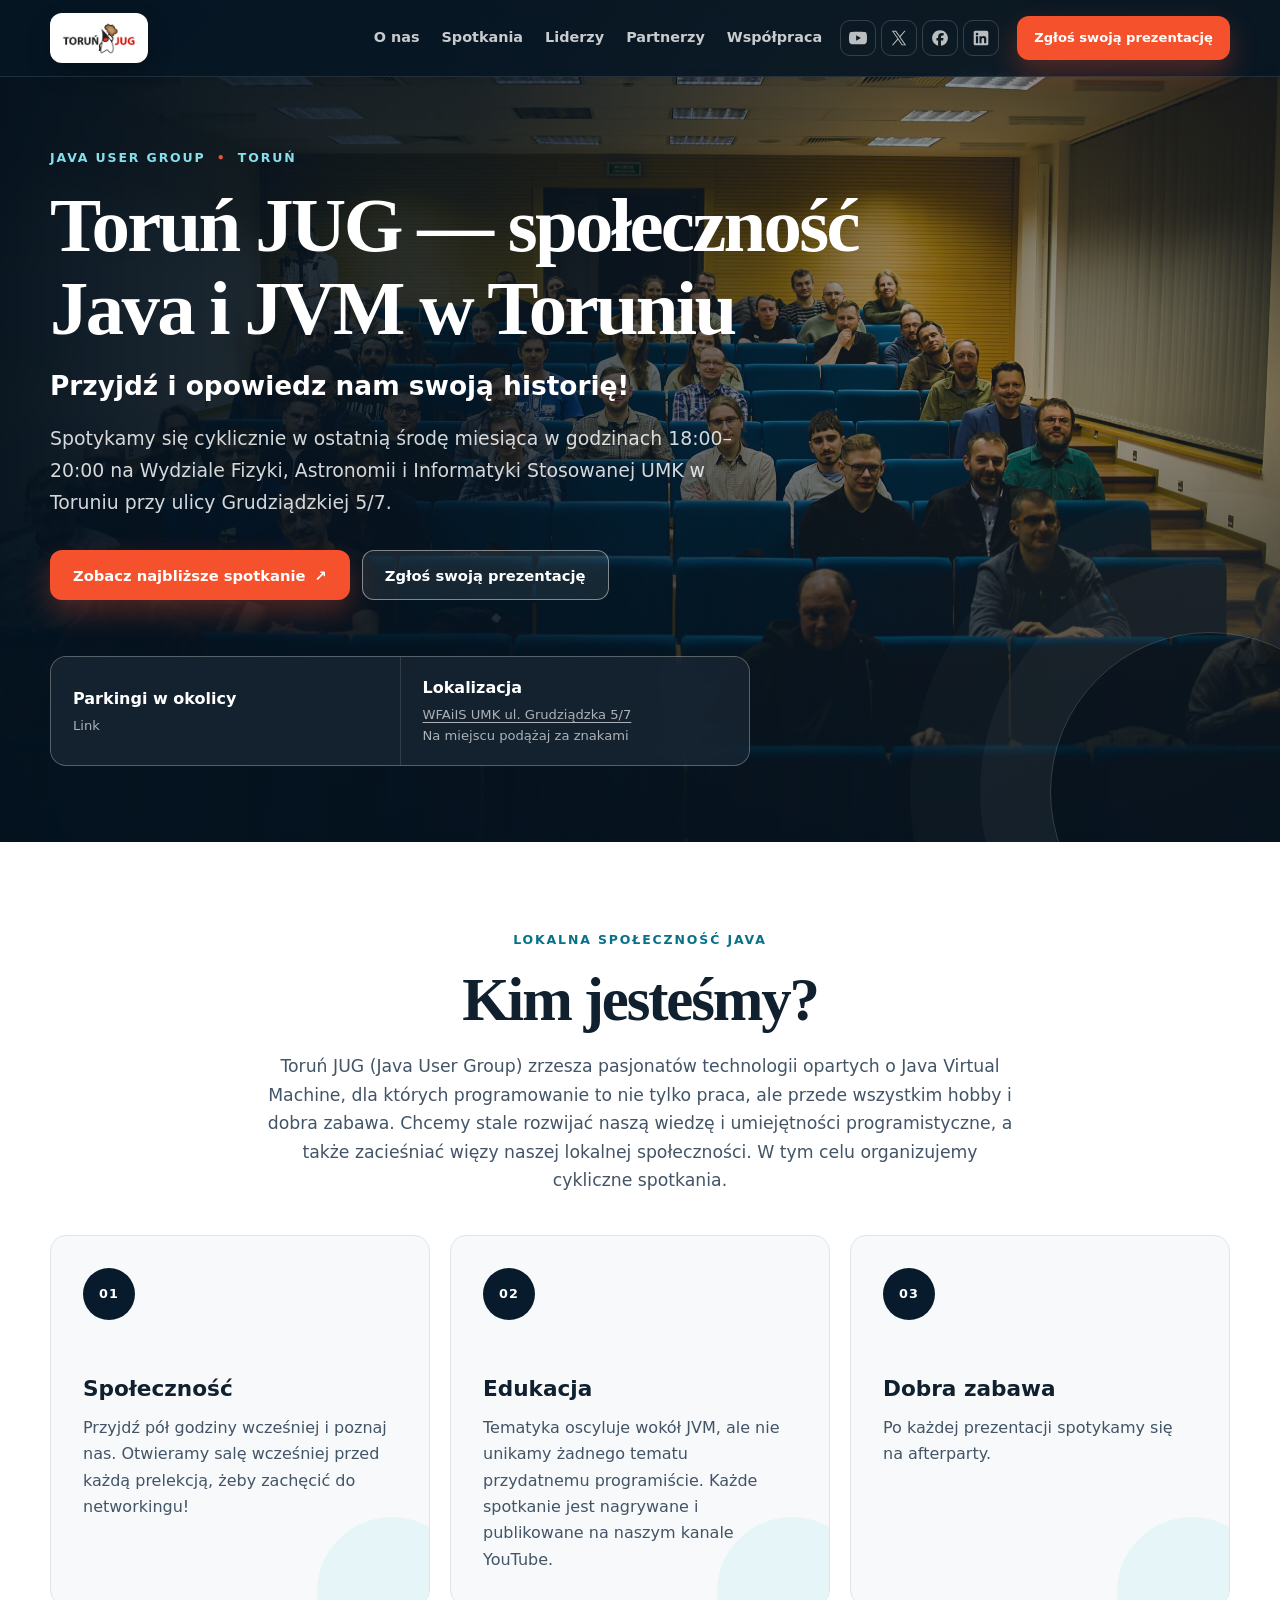
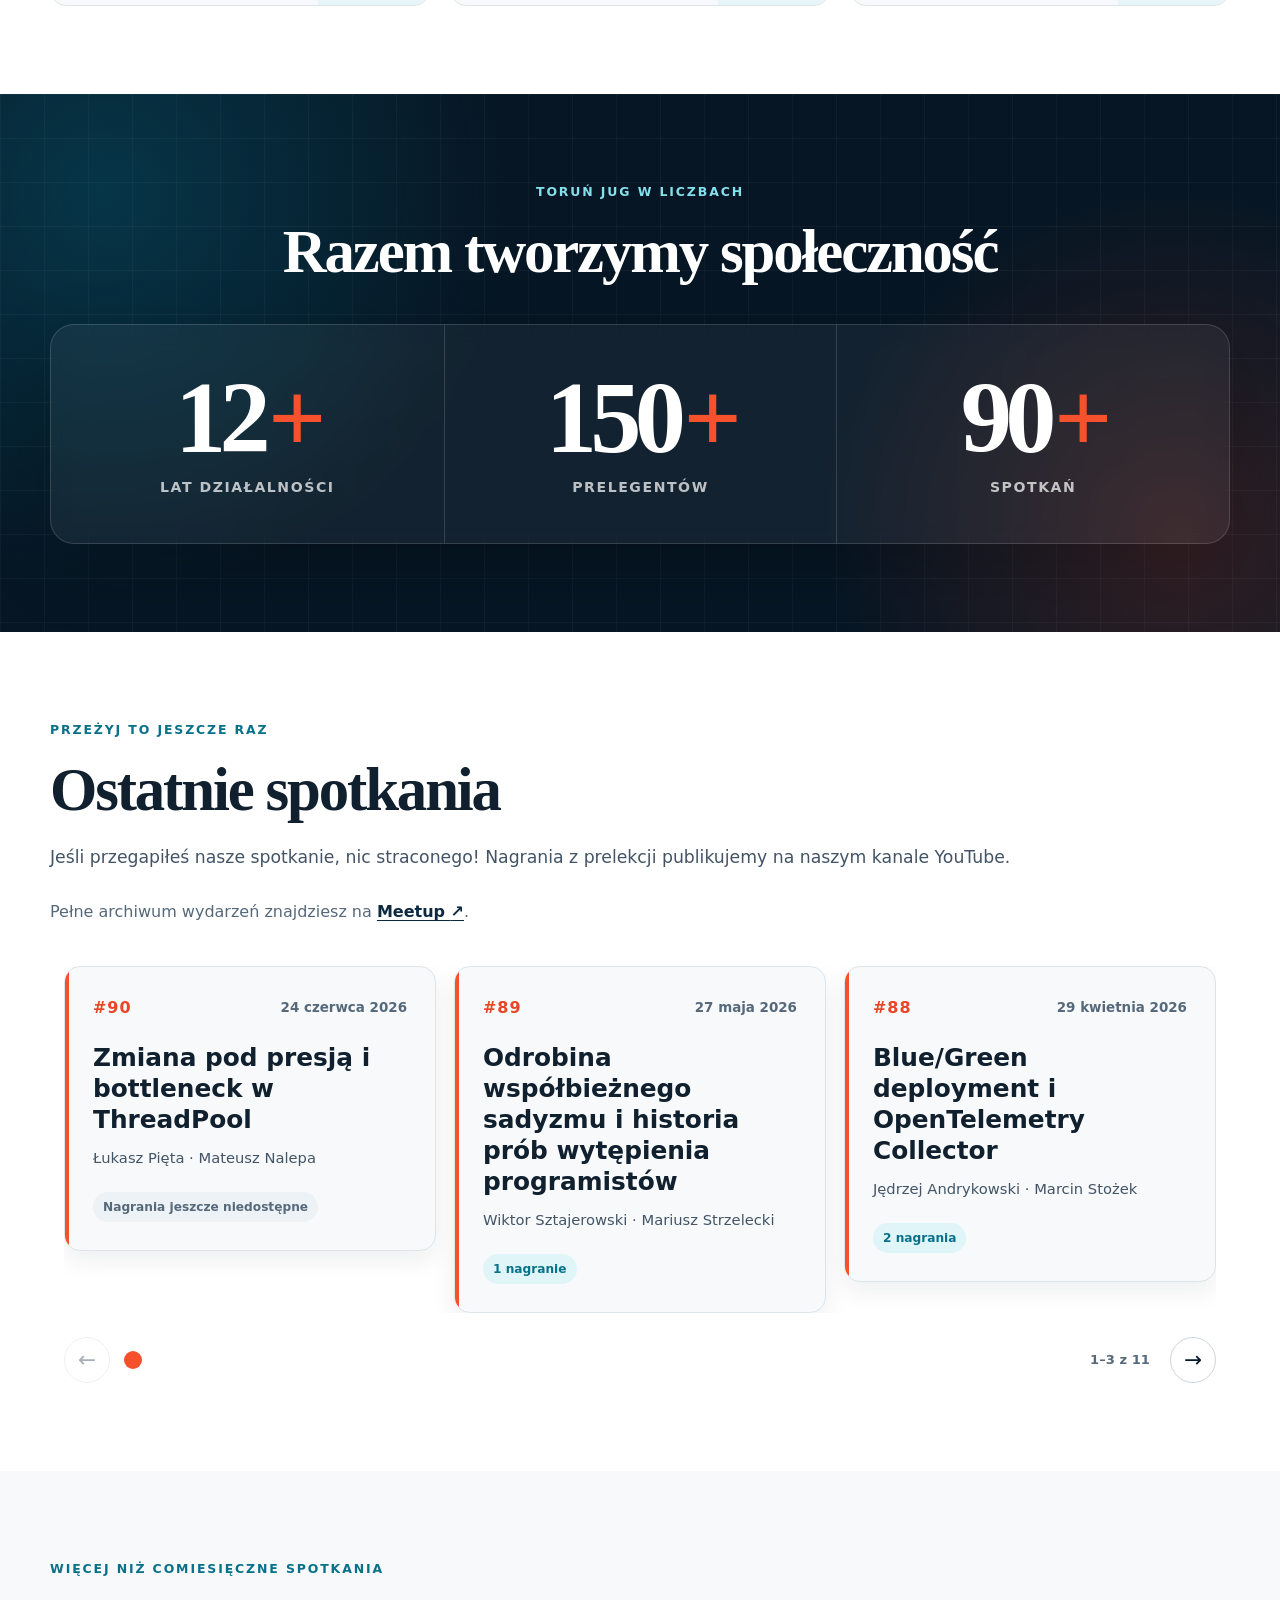
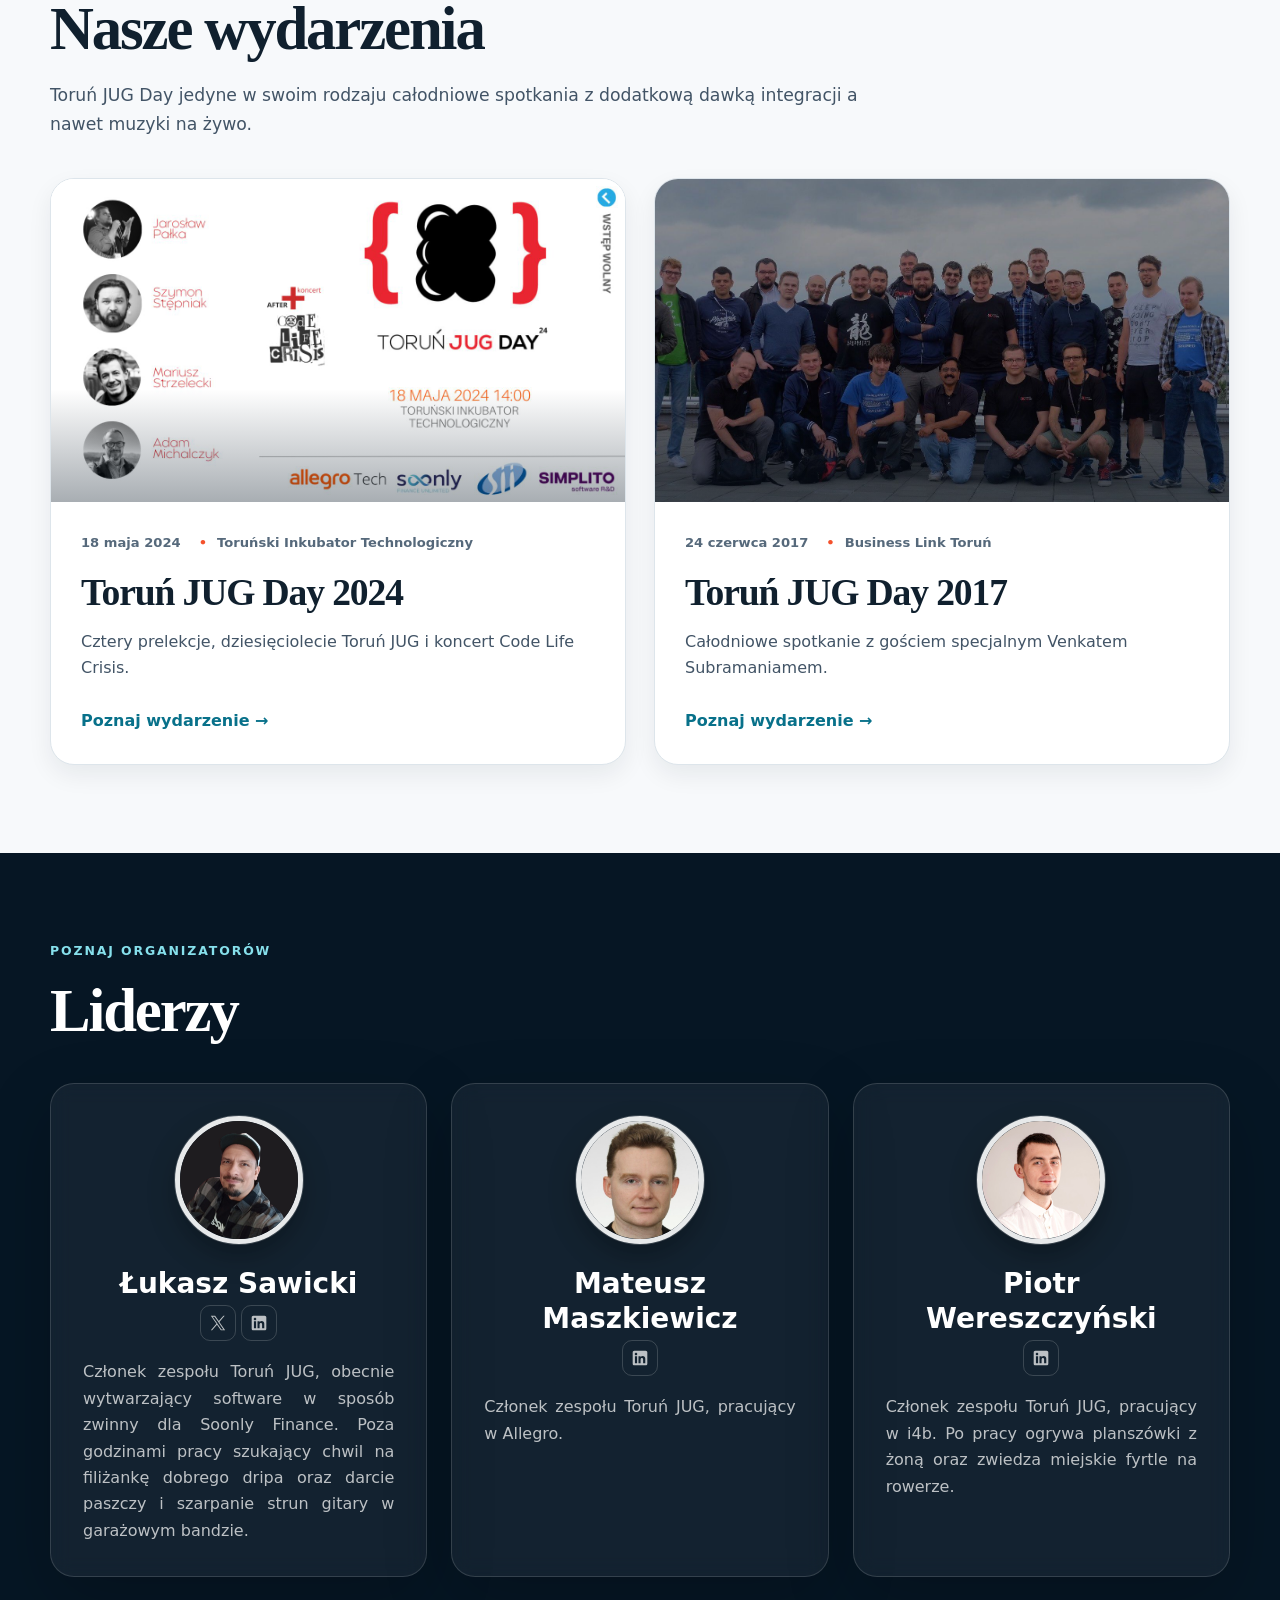
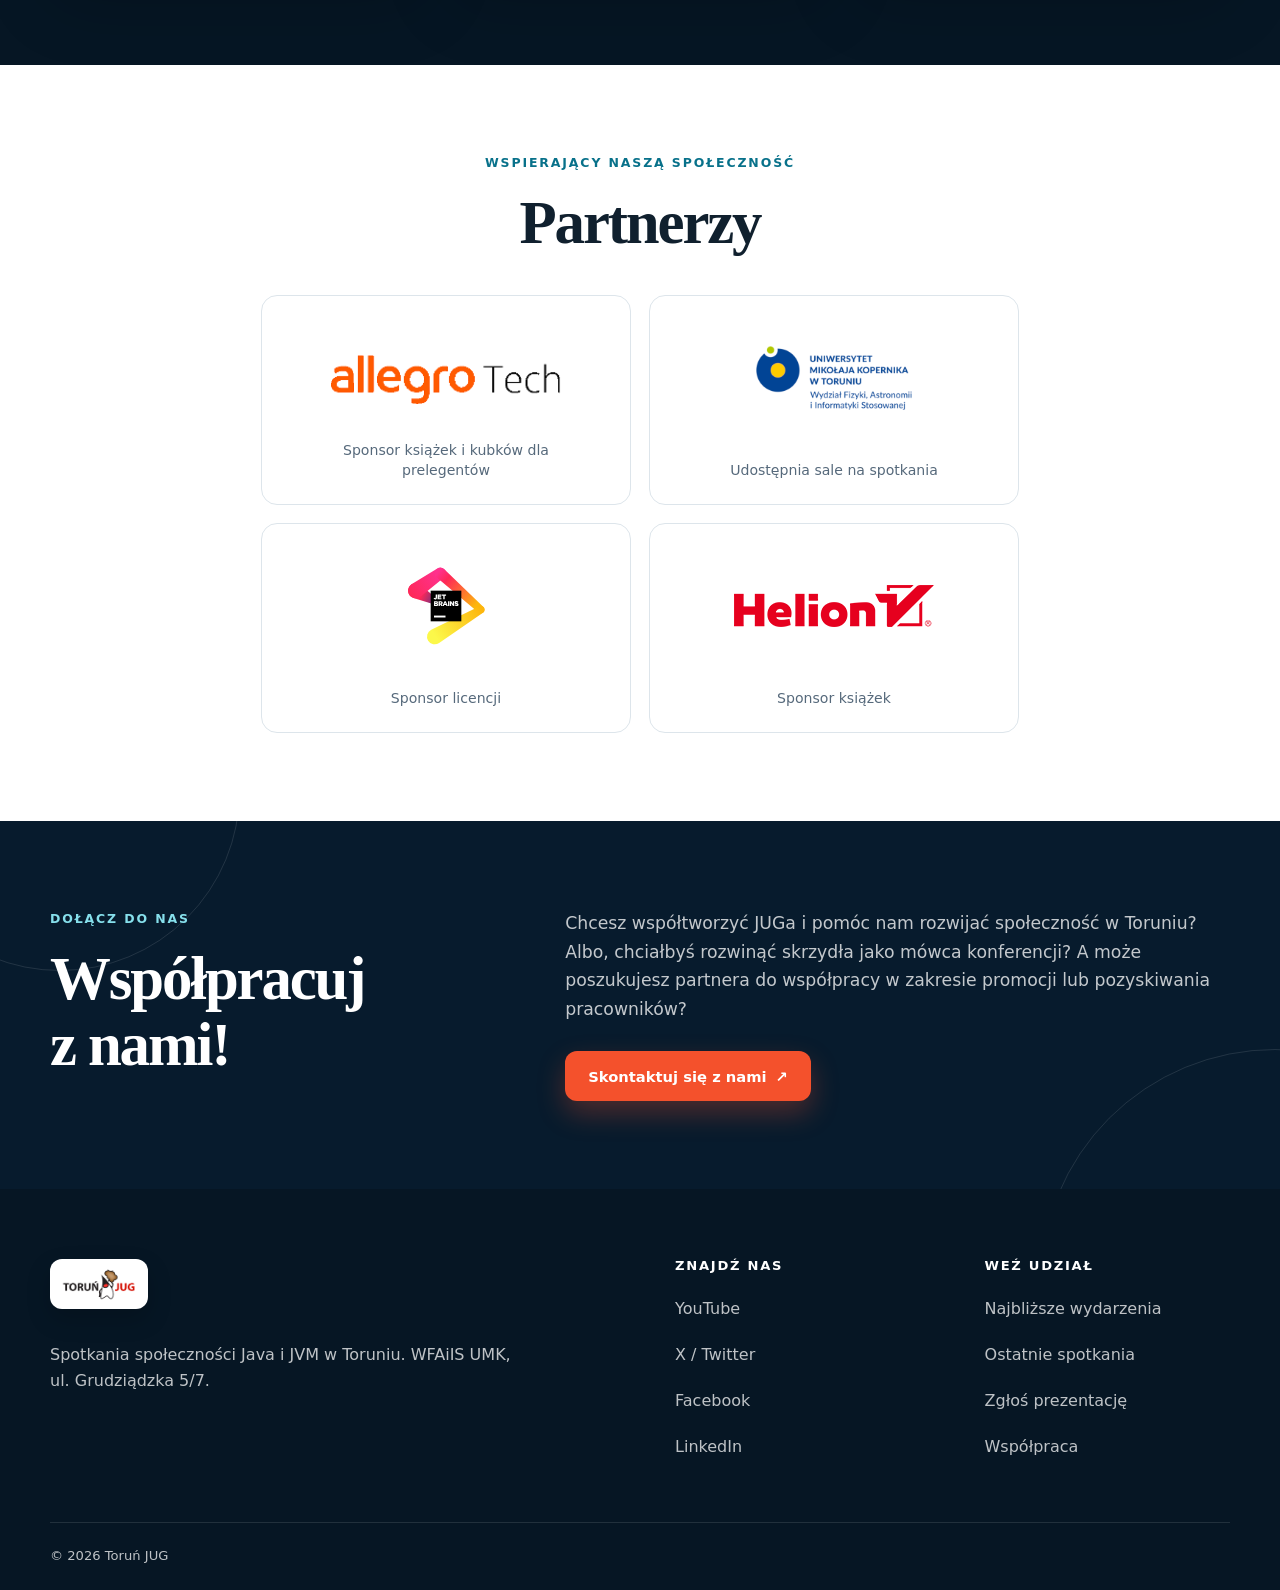
==== commit 295fdf75: "Leaders cards glow up" ====
--- a/index.html
+++ b/index.html
@@ -39,8 +39,8 @@
     <meta name="twitter:image" content="https://torun.jug.pl/static/media/cover.91f954ec.jpg">
     <meta name="twitter:image:alt" content="Uczestnicy spotkania Toruń JUG">
 
-    <link rel="icon" href="../favicon.ico" sizes="any">
-    <link rel="apple-touch-icon" href="../apple-icon.png">
+    <link rel="icon" href="./static/media/favicon.ico" sizes="any">
+    <link rel="apple-touch-icon" href="./static/media/apple-icon.png">
     <link rel="preload" as="image" href="./static/media/cover.jpg" fetchpriority="high">
     <link rel="stylesheet" href="styles.css">
 
@@ -577,7 +577,7 @@
                 >
                 <div>
                   <h3>Łukasz Sawicki</h3>
-                  <nav class="header-socials" aria-label="Media społecznościowe Łukasza Sawickiego">
+                  <nav class="leader-socials" aria-label="Media społecznościowe Łukasza Sawickiego">
                     <a href="https://twitter.com/LookSawicki" target="_blank" rel="noopener noreferrer" aria-label="Łukasz Sawicki na X / Twitterze" title="X / Twitter">
                       <svg aria-hidden="true" focusable="false" xmlns="http://www.w3.org/2000/svg" width="32" height="32" viewBox="0 0 32 32">
                         <path d="M18.42,14.009L27.891,3h-2.244l-8.224,9.559L10.855,3H3.28l9.932,14.455L3.28,29h2.244l8.684-10.095,6.936,10.095h7.576l-10.301-14.991h0Zm-3.074,3.573l-1.006-1.439L6.333,4.69h3.447l6.462,9.243,1.006,1.439,8.4,12.015h-3.447l-6.854-9.804h0Z"></path>
@@ -591,7 +591,7 @@
                   </nav>
                 </div>
               </div>
-              <p>
+              <p class="leader-description">
                 Członek zespołu Toruń JUG, obecnie wytwarzający software w sposób zwinny dla Soonly Finance. 
                 Poza godzinami pracy szukający chwil na filiżankę dobrego dripa oraz darcie paszczy i szarpanie strun gitary w garażowym bandzie.
               </p>
@@ -609,7 +609,7 @@
                 >
                 <div>
                   <h3>Mateusz Maszkiewicz</h3>
-                  <nav class="header-socials" aria-label="Media społecznościowe Mateusza Maszkiewicza">
+                  <nav class="leader-socials" aria-label="Media społecznościowe Mateusza Maszkiewicza">
                     <a href="https://www.linkedin.com/in/mateusz-maszkiewicz/" target="_blank" rel="noopener noreferrer" aria-label="Mateusz Maszkiewicz na LinkedIn" title="LinkedIn">
                       <svg aria-hidden="true" focusable="false" xmlns="http://www.w3.org/2000/svg" width="32" height="32" viewBox="0 0 32 32">
                         <path d="M26.111,3H5.889c-1.595,0-2.889,1.293-2.889,2.889V26.111c0,1.595,1.293,2.889,2.889,2.889H26.111c1.595,0,2.889-1.293,2.889-2.889V5.889c0-1.595-1.293-2.889-2.889-2.889ZM10.861,25.389h-3.877V12.87h3.877v12.519Zm-1.957-14.158c-1.267,0-2.293-1.034-2.293-2.31s1.026-2.31,2.293-2.31,2.292,1.034,2.292,2.31-1.026,2.31-2.292,2.31Zm16.485,14.158h-3.858v-6.571c0-1.802-.685-2.809-2.111-2.809-1.551,0-2.362,1.048-2.362,2.809v6.571h-3.718V12.87h3.718v1.686s1.118-2.069,3.775-2.069,4.556,1.621,4.556,4.975v7.926Z" fill-rule="evenodd"></path>
@@ -618,7 +618,7 @@
                   </nav>
                 </div>
               </div>
-              <p>Członek zespołu Toruń JUG, pracujący w Allegro.</p>
+              <p class="leader-description">Członek zespołu Toruń JUG, pracujący w Allegro.</p>
             </article>
 
             <article class="leader-card">
@@ -633,7 +633,7 @@
                 >
                 <div>
                   <h3>Piotr Wereszczyński</h3>
-                  <nav class="header-socials" aria-label="Media społecznościowe Piotra Wereszczyńskiego">
+                  <nav class="leader-socials" aria-label="Media społecznościowe Piotra Wereszczyńskiego">
                     <a href="https://www.linkedin.com/in/piotr-wereszczyński/" target="_blank" rel="noopener noreferrer" aria-label="Piotr Wereszczyński na LinkedIn" title="LinkedIn">
                       <svg aria-hidden="true" focusable="false" xmlns="http://www.w3.org/2000/svg" width="32" height="32" viewBox="0 0 32 32">
                         <path d="M26.111,3H5.889c-1.595,0-2.889,1.293-2.889,2.889V26.111c0,1.595,1.293,2.889,2.889,2.889H26.111c1.595,0,2.889-1.293,2.889-2.889V5.889c0-1.595-1.293-2.889-2.889-2.889ZM10.861,25.389h-3.877V12.87h3.877v12.519Zm-1.957-14.158c-1.267,0-2.293-1.034-2.293-2.31s1.026-2.31,2.293-2.31,2.292,1.034,2.292,2.31-1.026,2.31-2.292,2.31Zm16.485,14.158h-3.858v-6.571c0-1.802-.685-2.809-2.111-2.809-1.551,0-2.362,1.048-2.362,2.809v6.571h-3.718V12.87h3.718v1.686s1.118-2.069,3.775-2.069,4.556,1.621,4.556,4.975v7.926Z" fill-rule="evenodd"></path>
@@ -642,7 +642,7 @@
                   </nav>
                 </div>
               </div>
-              <p>Członek zespołu Toruń JUG, pracujący w i4b. Po pracy ogrywa planszówki z żoną oraz zwiedza miejskie fyrtle na rowerze.</p>
+              <p class="leader-description">Członek zespołu Toruń JUG, pracujący w i4b. Po pracy ogrywa planszówki z żoną oraz zwiedza miejskie fyrtle na rowerze.</p>
             </article>
           </div>
         </div>
--- a/styles.css
+++ b/styles.css
@@ -221,6 +221,39 @@
   fill: currentColor;
 }
 
+.leader-socials {
+  display: flex;
+  align-items: center;
+  gap: 5px;
+}
+
+.leader-socials a {
+  width: 36px;
+  height: 36px;
+  display: grid;
+  flex: 0 0 auto;
+  place-items: center;
+  border: 1px solid rgba(255, 255, 255, 0.17);
+  border-radius: 10px;
+  color: rgba(255, 255, 255, 0.72);
+  text-decoration: none;
+  transition: border-color 160ms ease, background-color 160ms ease, color 160ms ease, transform 160ms ease;
+}
+
+.leader-socials a:hover,
+.leader-socials a:focus-visible {
+  border-color: var(--accent-500);
+  background: var(--accent-500);
+  color: var(--white);
+  transform: translateY(-2px);
+}
+
+.leader-socials svg {
+  width: 18px;
+  height: 18px;
+  fill: currentColor;
+}
+
 .nav-links a {
   position: relative;
   display: inline-flex;
@@ -651,7 +684,7 @@
 
 .leaders-grid {
   display: grid;
-  grid-template-columns: repeat(2, minmax(0, 1fr));
+  grid-template-columns: repeat(3, minmax(0, 1fr));
   gap: 24px;
 }
 
@@ -674,15 +707,30 @@
 
 .leader-intro {
   display: flex;
-  align-items: center;
+  flex-direction: column;
+  align-items: flex-start;
   gap: 22px;
   margin-bottom: 18px;
+}
+
+.leader-intro > div {
+  width: 100%;
+  text-align: center;
+}
+
+.section-leaders .leader-socials {
+  justify-content: center;
+}
+
+.leader-description {
+  text-align: justify;
 }
 
 .leader-intro img {
   width: 128px;
   height: 128px;
   flex: 0 0 auto;
+  align-self: center;
   border: 5px solid rgba(255, 255, 255, 0.9);
   border-radius: 50%;
   object-fit: cover;
@@ -1882,9 +1930,10 @@
 }
 
 .partners-grid {
-  display: flex;
-  flex-wrap: wrap;
+  display: grid;
+  grid-template-columns: repeat(2, minmax(0, 370px));
   justify-content: center;
+  justify-items: center;
   gap: 18px;
 }
 
@@ -1893,9 +1942,9 @@
 }
 
 .partner-card {
+  width: 100%;
   min-height: 210px;
   display: flex;
-  flex: 1 1 290px;
   flex-direction: column;
   align-items: center;
   justify-content: space-between;
@@ -2236,6 +2285,10 @@
 }
 
 @media (max-width: 780px) {
+  .partners-grid {
+    grid-template-columns: minmax(0, 370px);
+  }
+
   .events-grid {
     grid-template-columns: 1fr;
   }
@@ -2511,10 +2564,6 @@
     height: 92px;
   }
 
-  .partner-card {
-    flex-basis: 100%;
-  }
-
   .footer-grid {
     grid-template-columns: 1fr;
   }
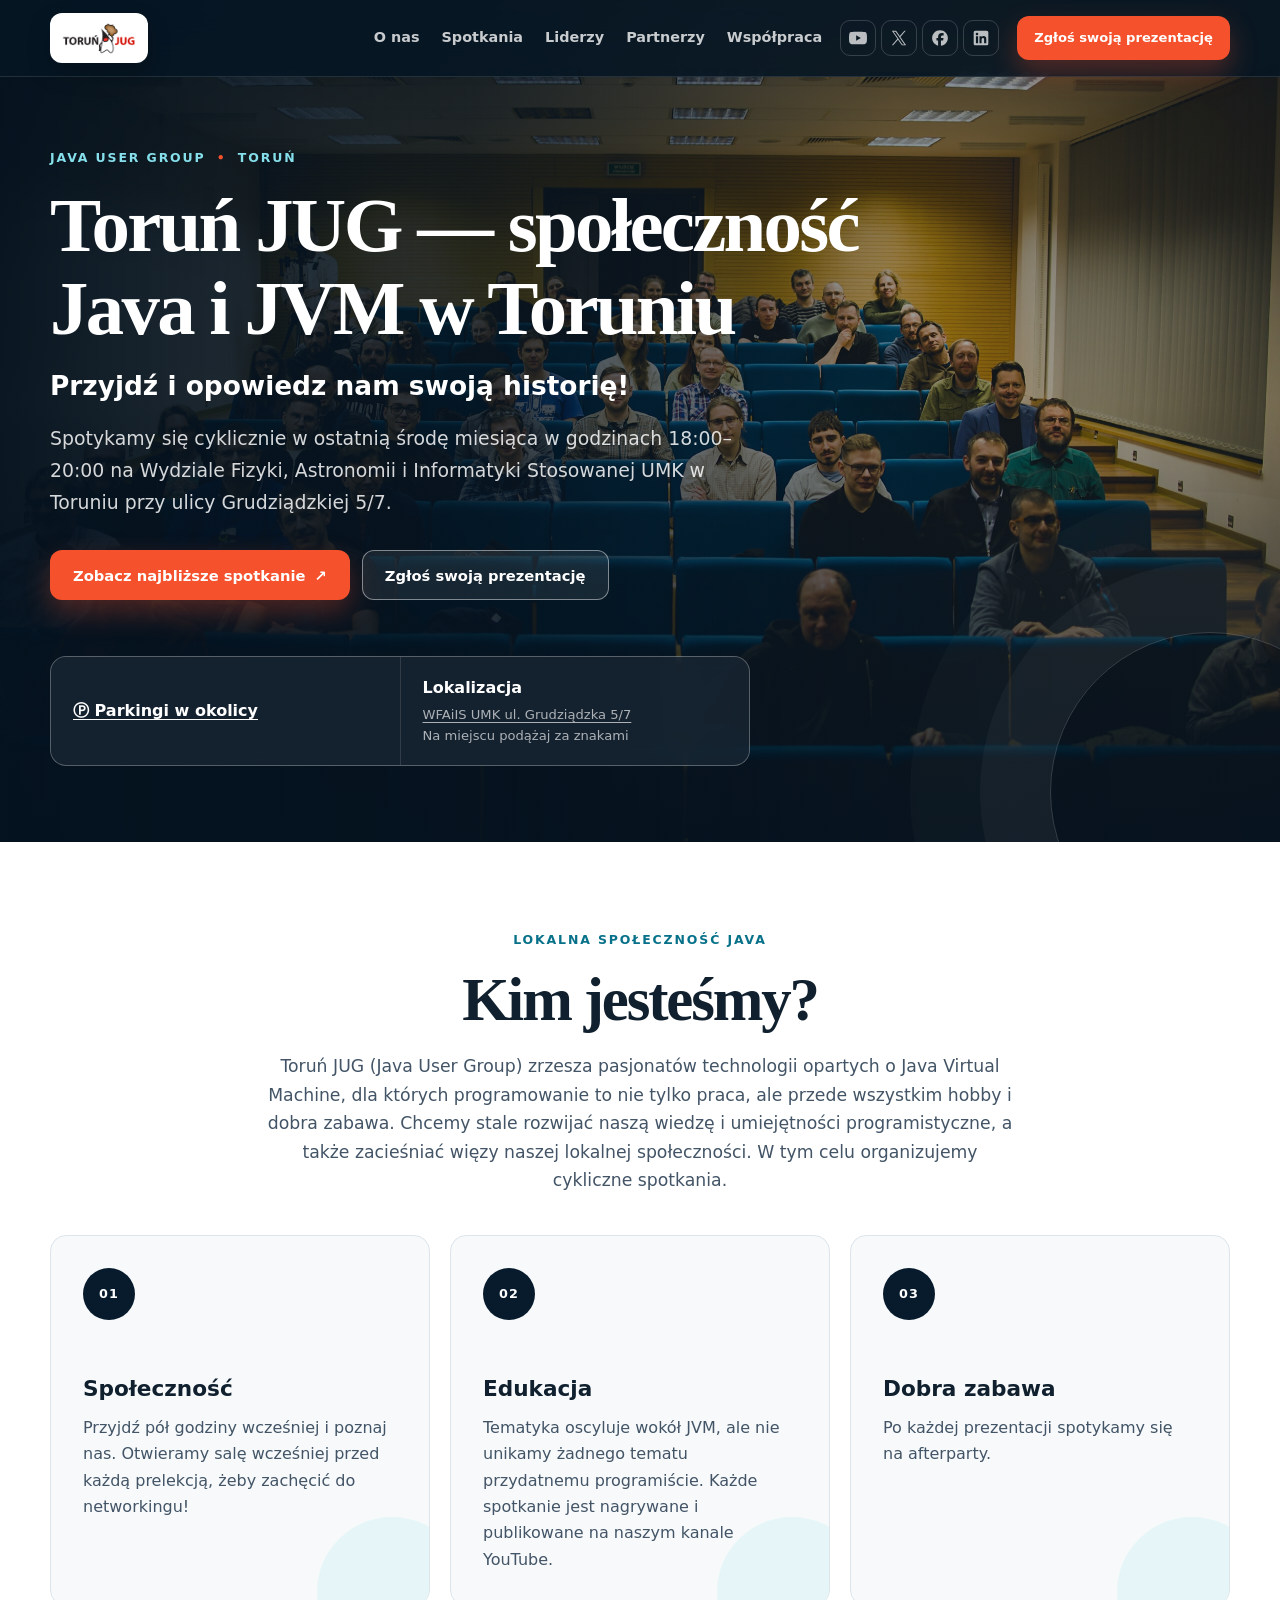
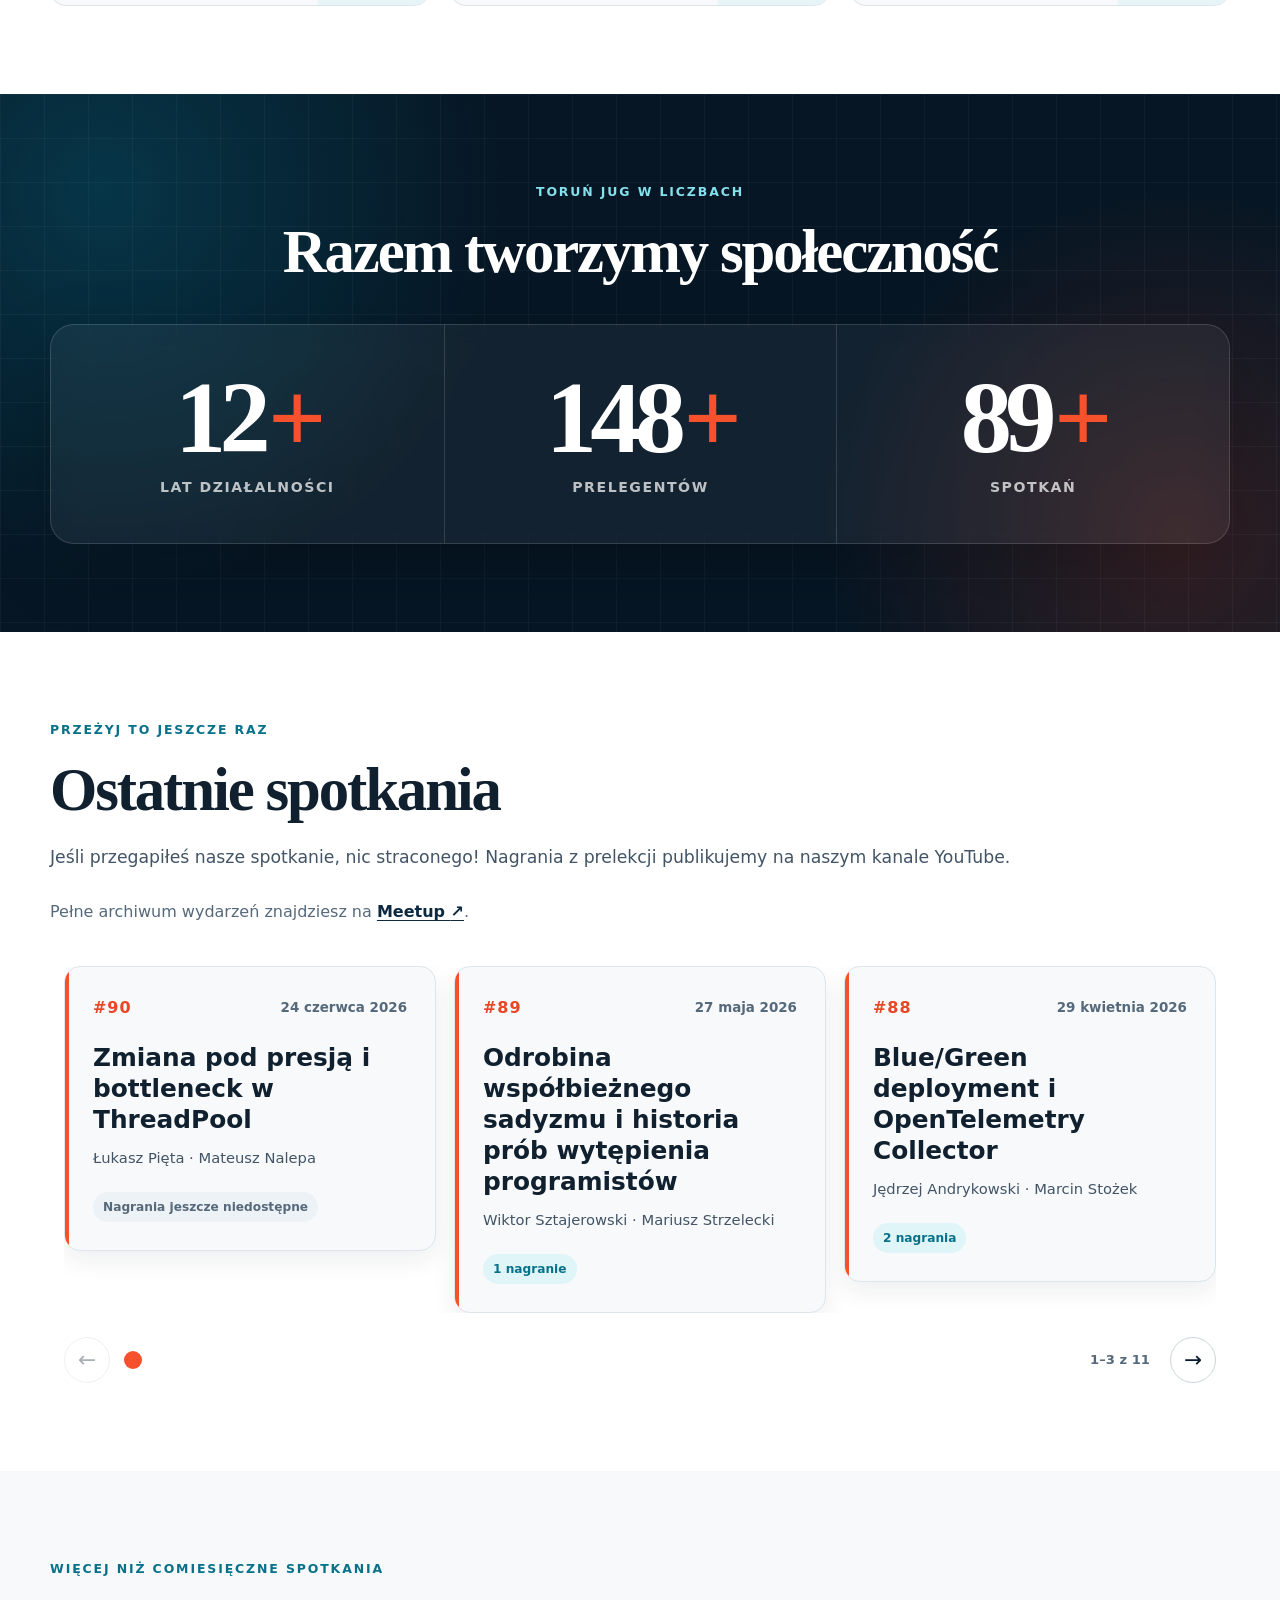
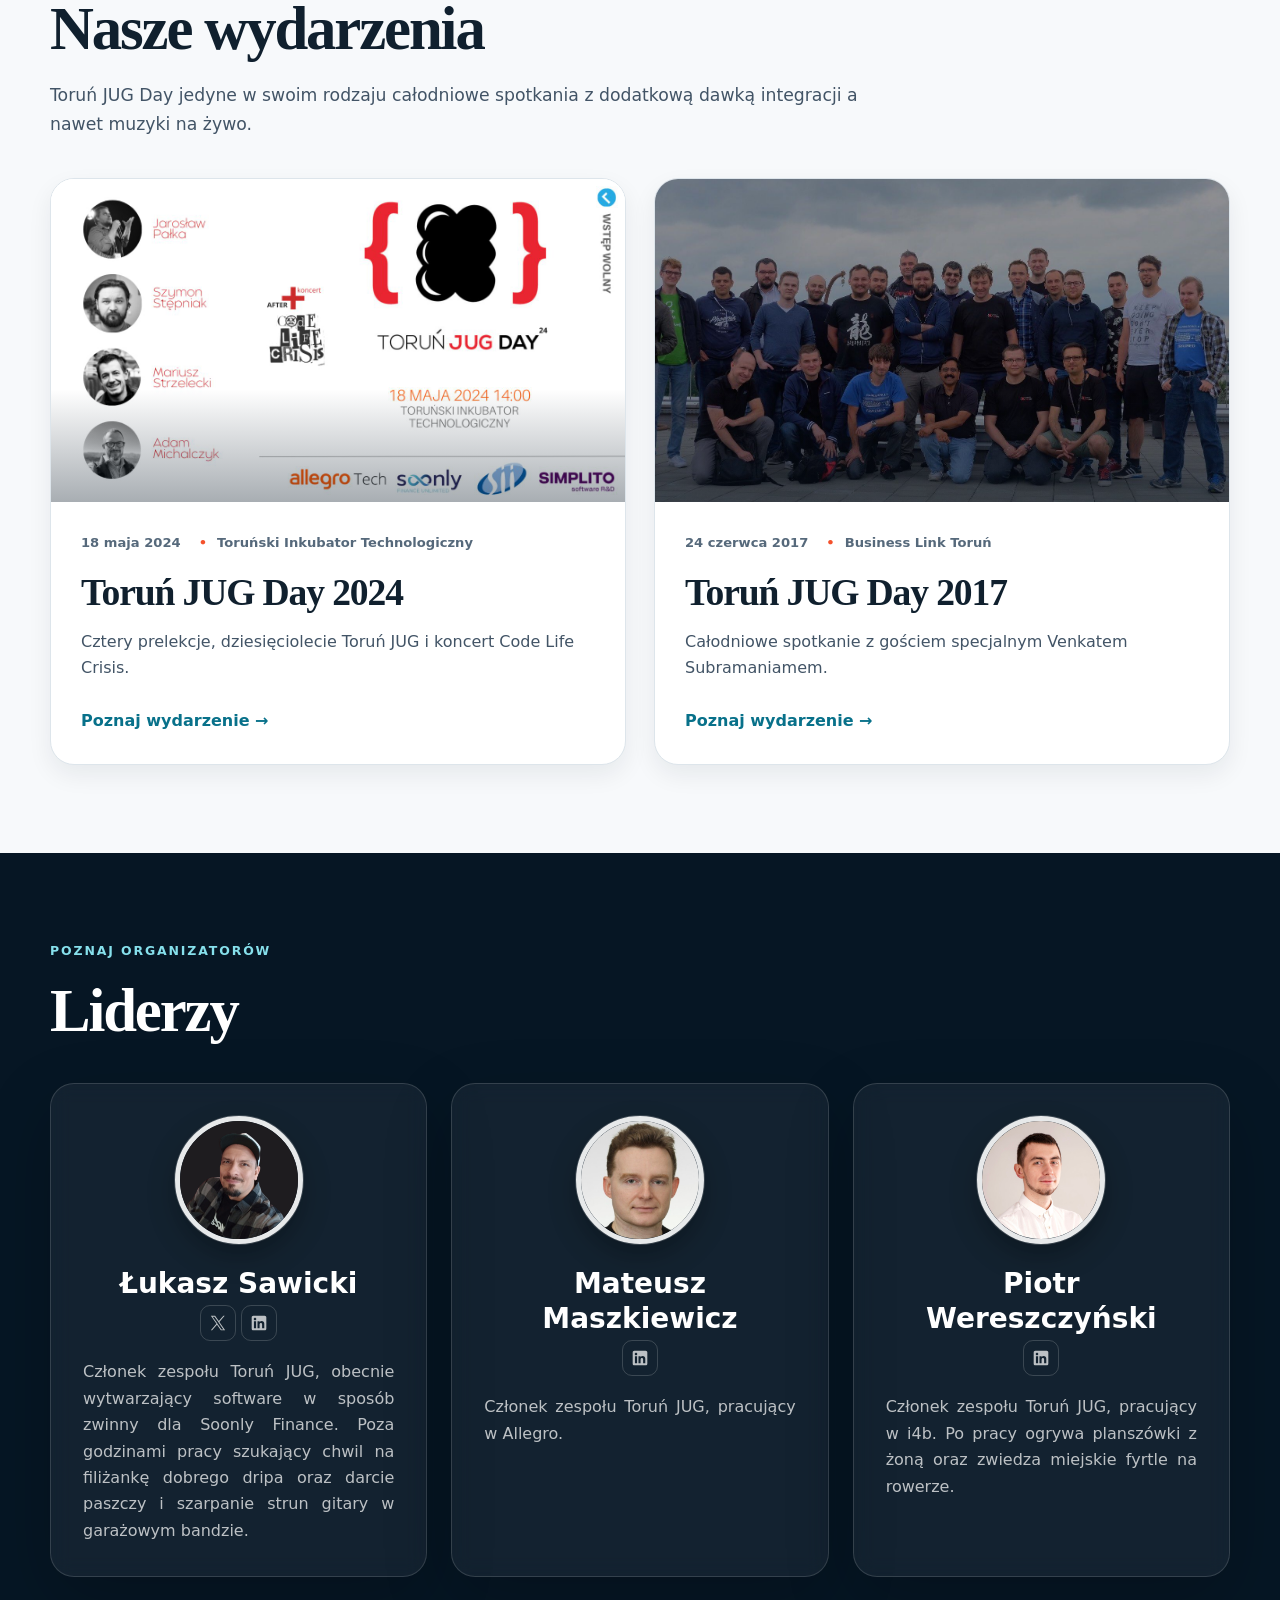
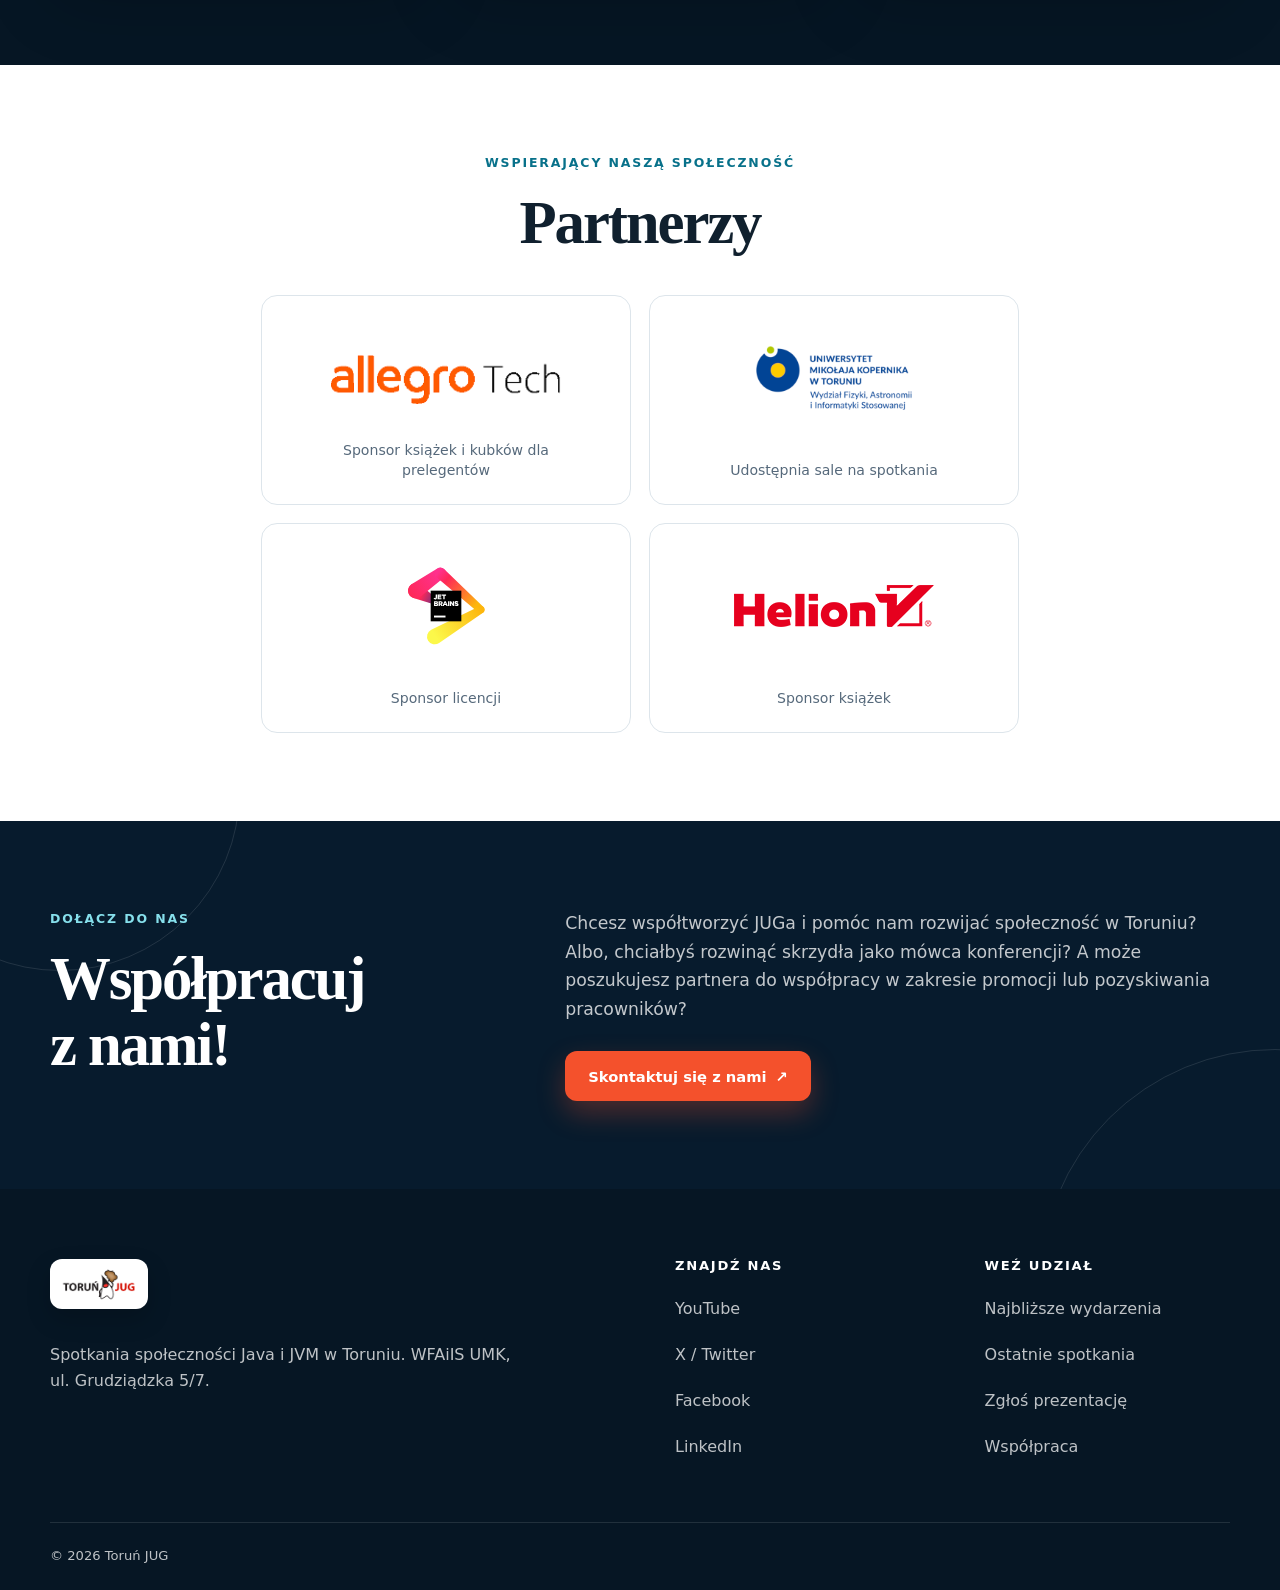
==== commit 2debda13: "link to parkings around site" ====
--- a/index.html
+++ b/index.html
@@ -260,7 +260,7 @@
           </div>
 
           <ul class="meeting-facts" aria-label="Najważniejsze informacje o spotkaniach">
-            <li><strong>Parkingi w okolicy</strong><span>Link</span></li>
+            <li><a href="https://www.google.com/maps/d/u/3/edit?mid=1WkJL4Sp4pcMo3QOEnf15jLLcWqFVDwk&usp=sharing" target="_blank" rel="noopener noreferrer"><strong>Ⓟ Parkingi w okolicy</strong></a></li>
             <li><strong>Lokalizacja</strong><span>
               <a href="https://maps.app.goo.gl/uega7NYATYoPxaQR9" target="_blank" rel="noopener noreferrer">WFAiIS UMK ul. Grudziądzka 5/7 </a>
             </br>Na miejscu podążaj za znakami</span></li>
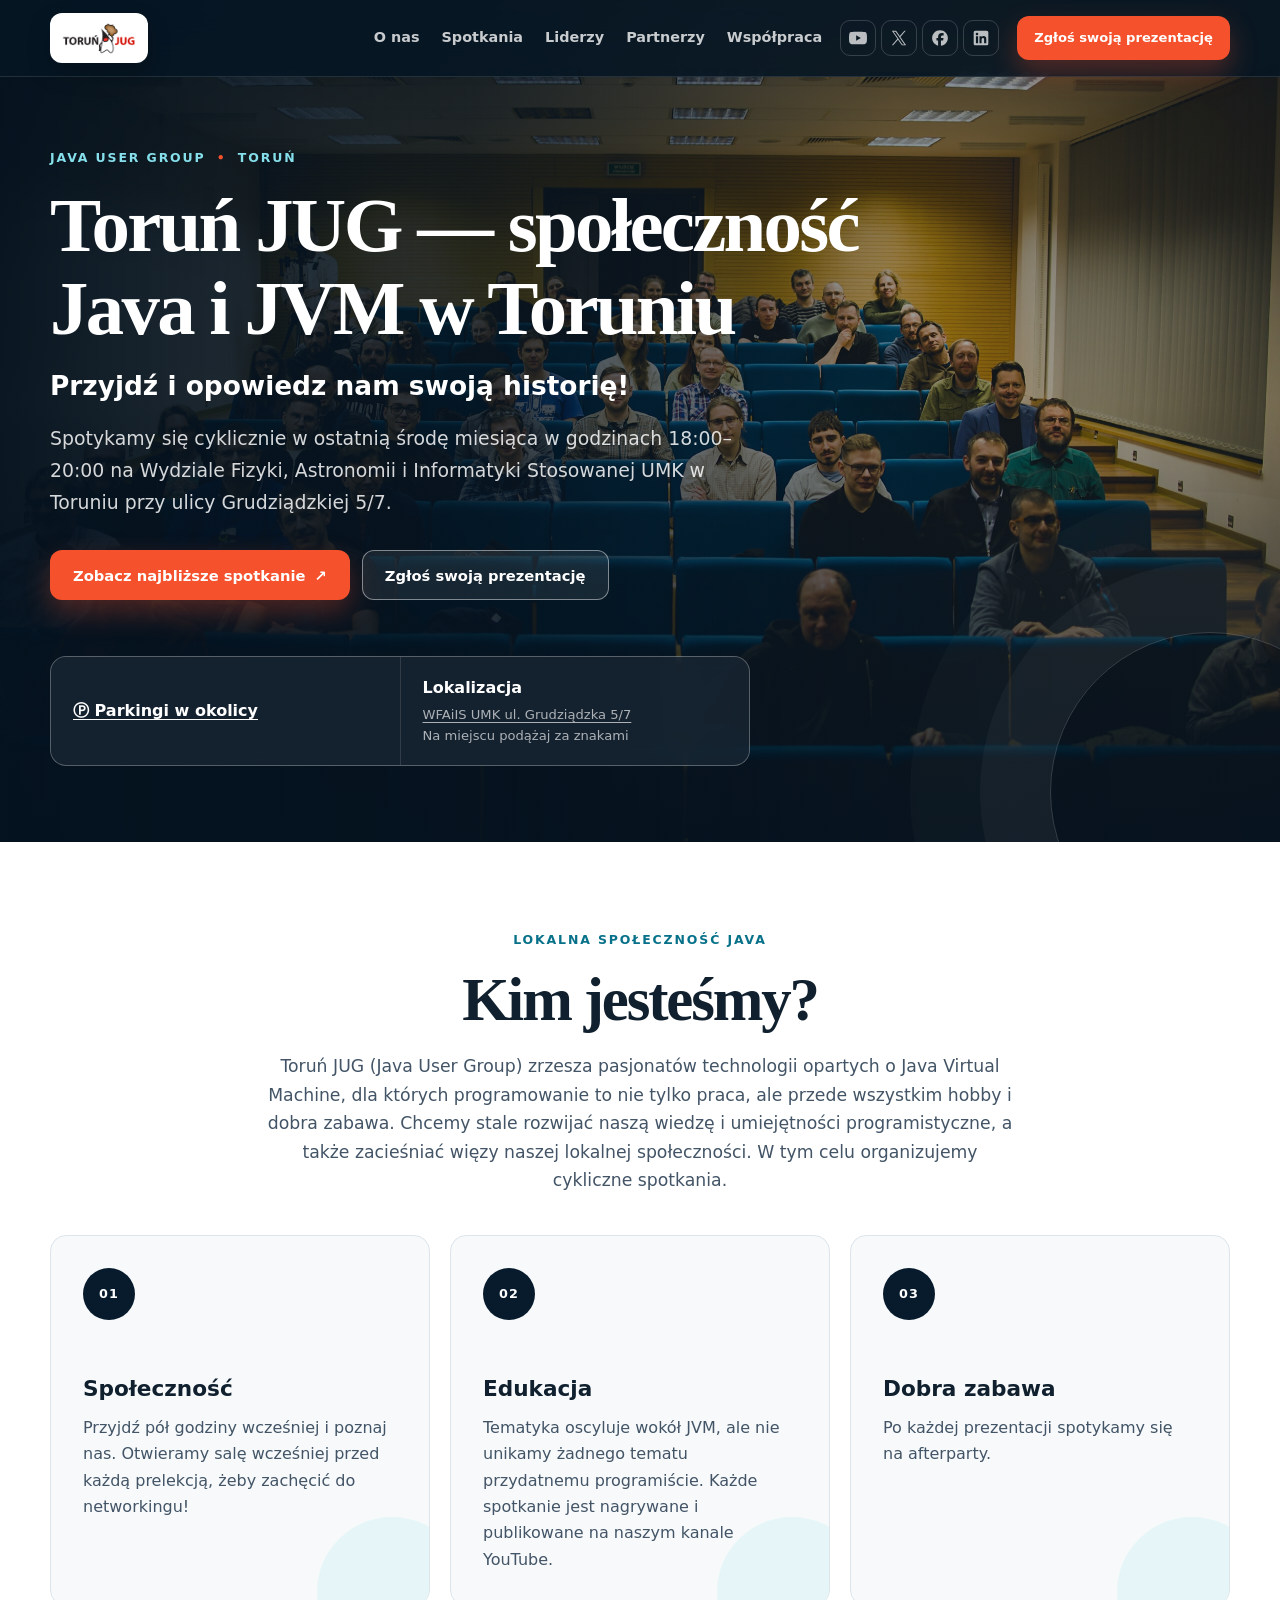
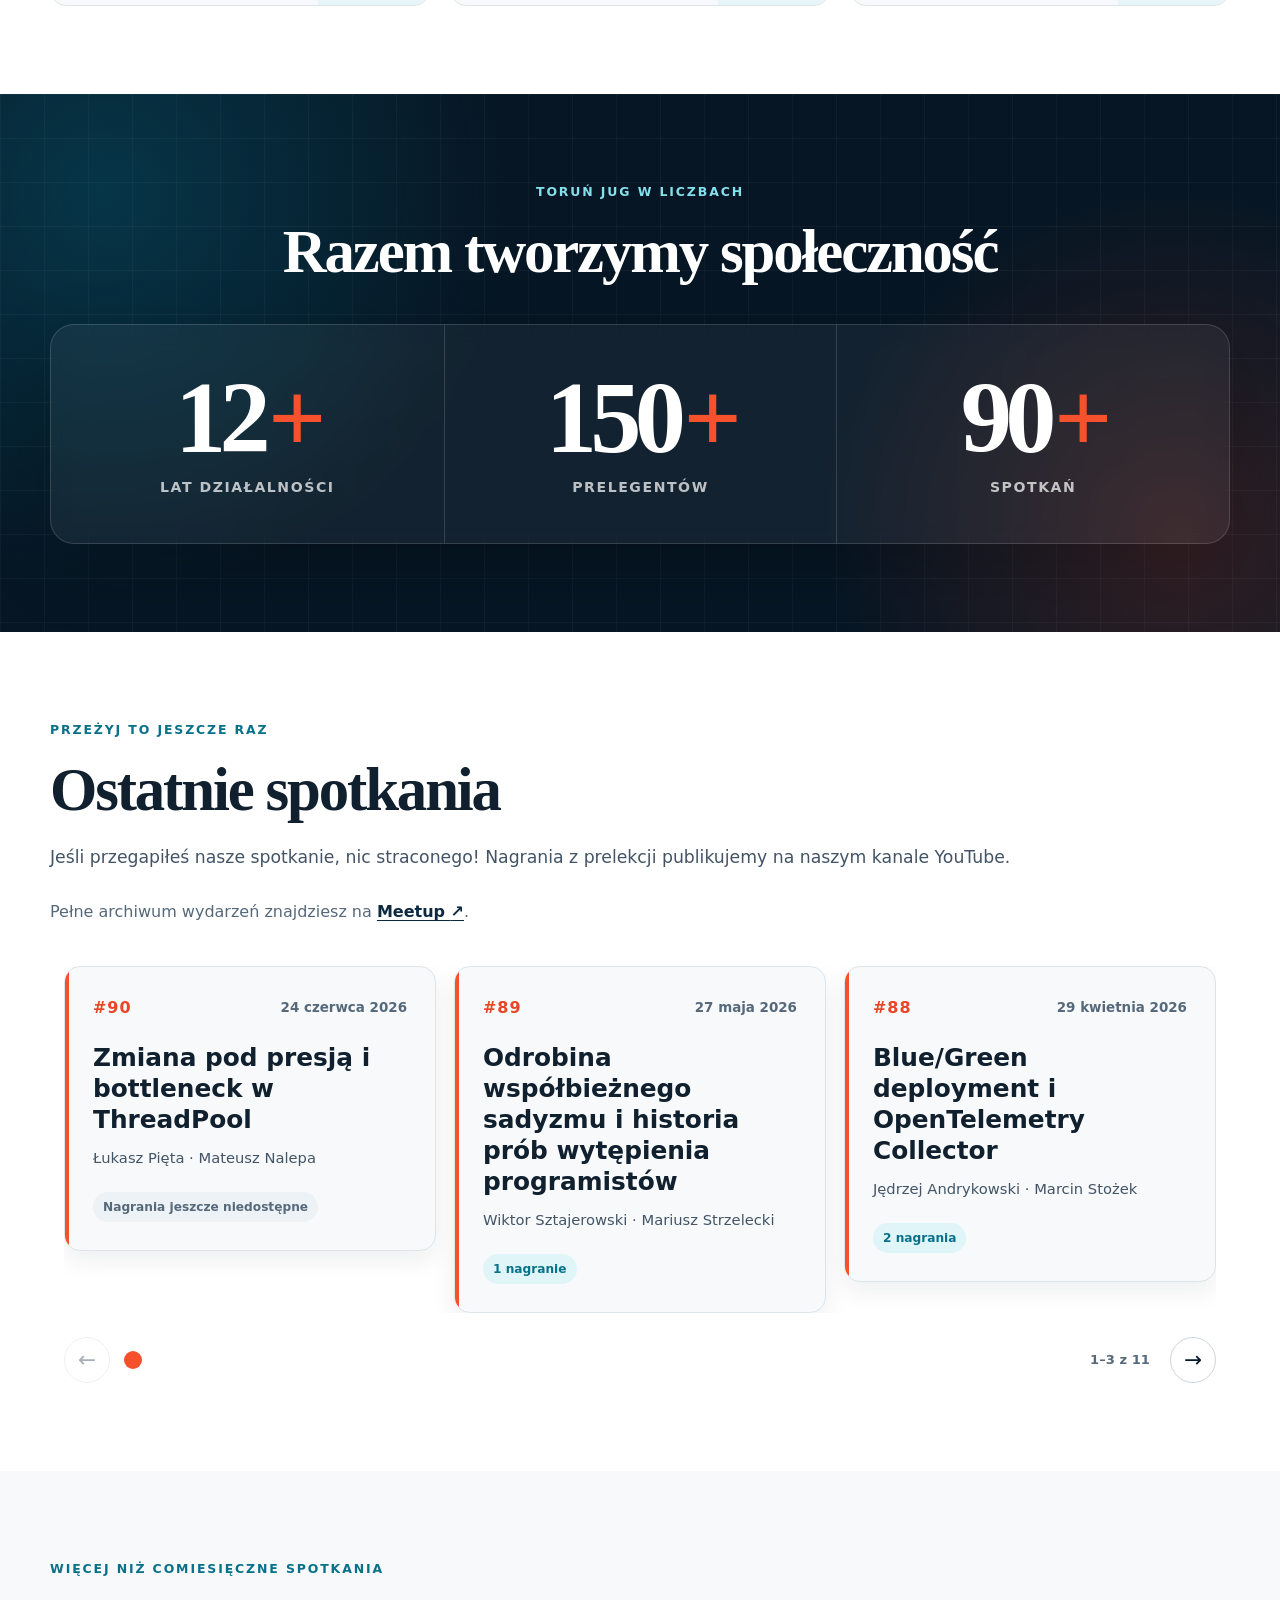
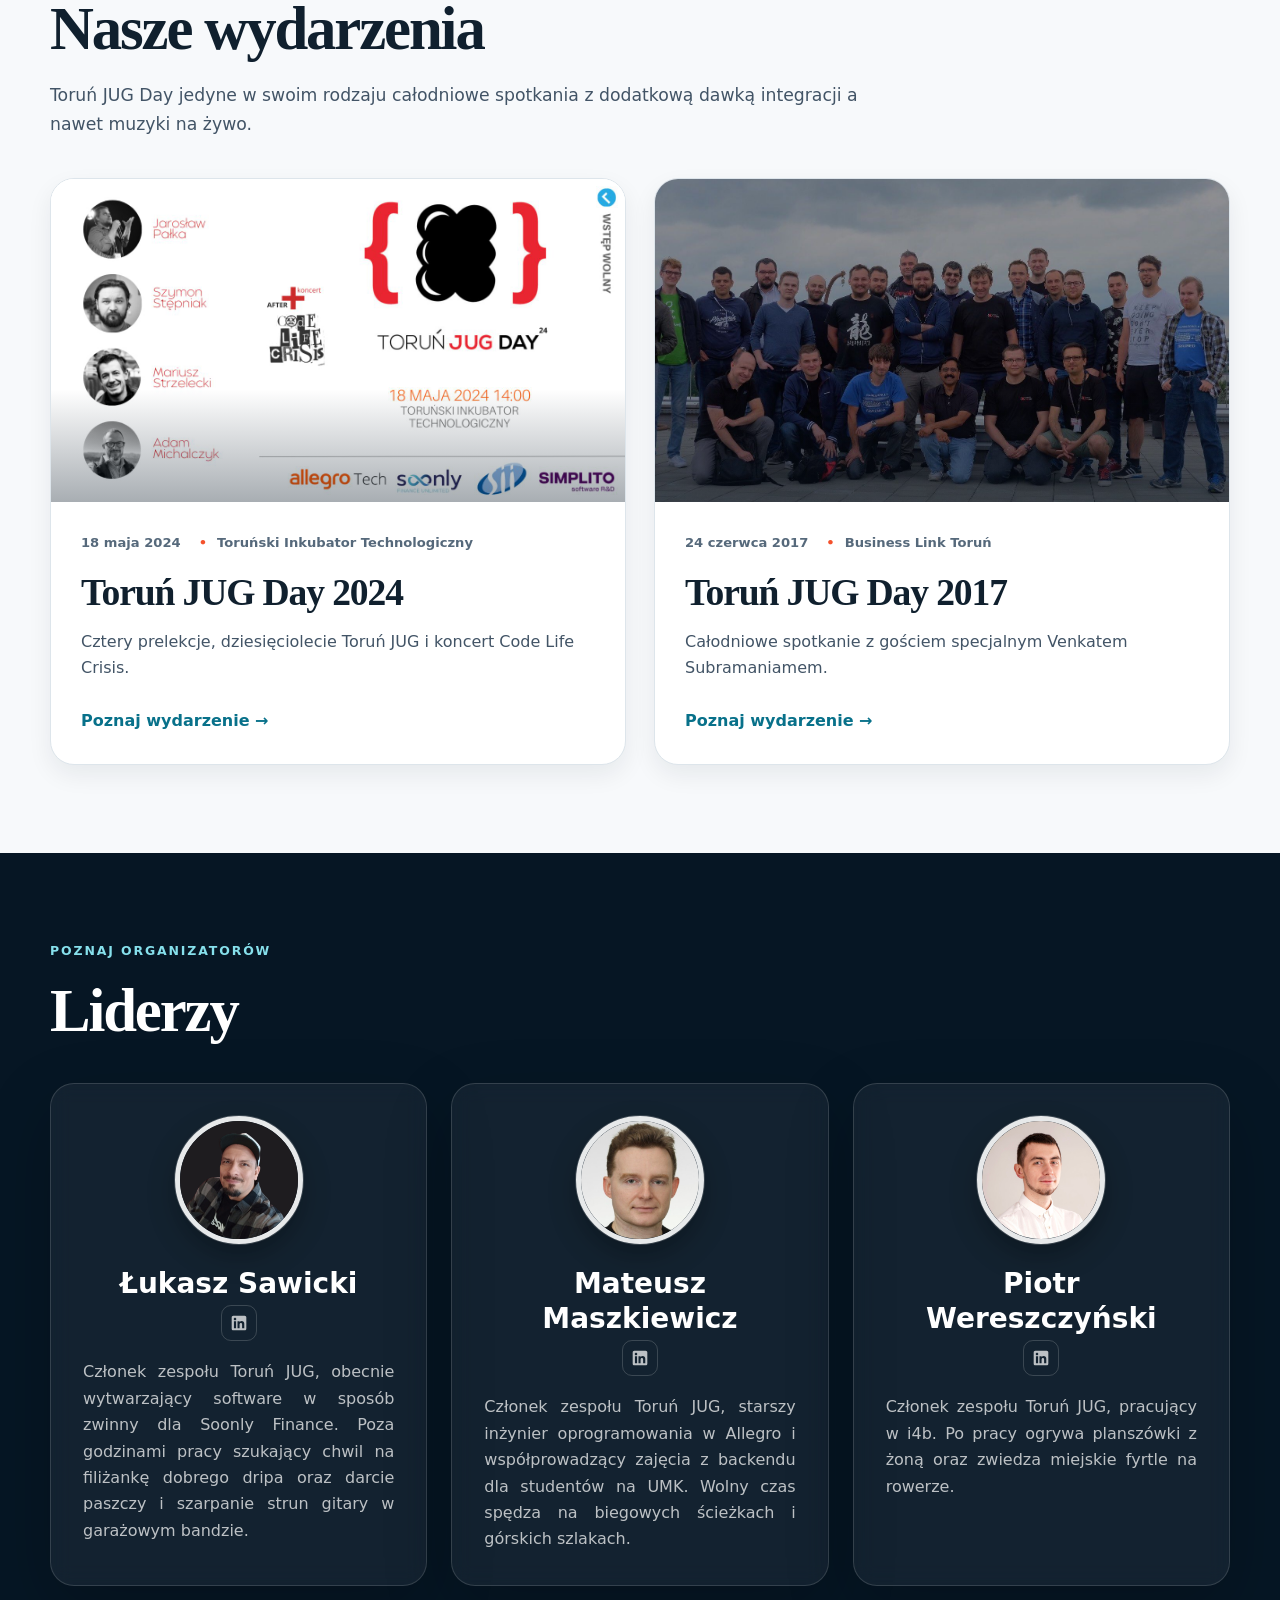
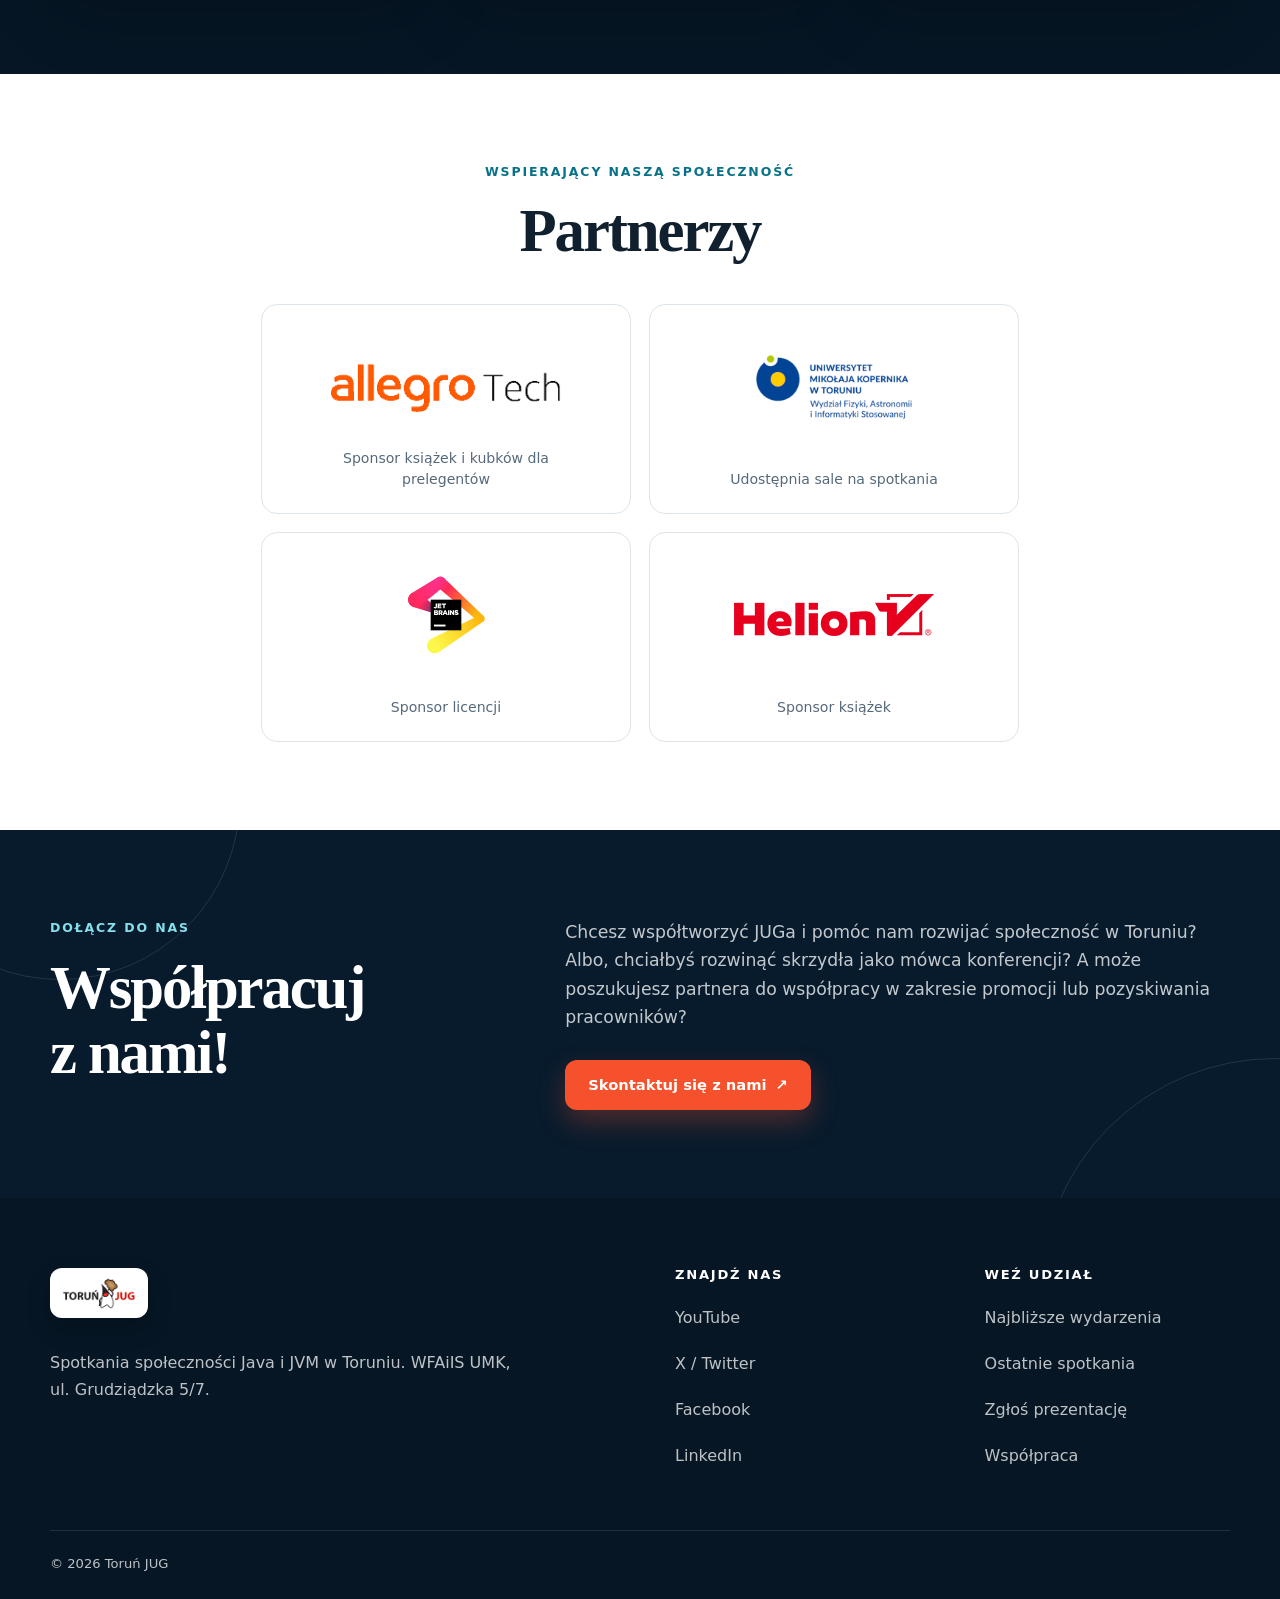
==== commit d5a193a3: "change Matusz description and removed Lukasz twitter" ====
--- a/index.html
+++ b/index.html
@@ -578,11 +578,6 @@
                 <div>
                   <h3>Łukasz Sawicki</h3>
                   <nav class="leader-socials" aria-label="Media społecznościowe Łukasza Sawickiego">
-                    <a href="https://twitter.com/LookSawicki" target="_blank" rel="noopener noreferrer" aria-label="Łukasz Sawicki na X / Twitterze" title="X / Twitter">
-                      <svg aria-hidden="true" focusable="false" xmlns="http://www.w3.org/2000/svg" width="32" height="32" viewBox="0 0 32 32">
-                        <path d="M18.42,14.009L27.891,3h-2.244l-8.224,9.559L10.855,3H3.28l9.932,14.455L3.28,29h2.244l8.684-10.095,6.936,10.095h7.576l-10.301-14.991h0Zm-3.074,3.573l-1.006-1.439L6.333,4.69h3.447l6.462,9.243,1.006,1.439,8.4,12.015h-3.447l-6.854-9.804h0Z"></path>
-                      </svg>
-                    </a>
                     <a href="https://pl.linkedin.com/in/%C5%82ukasz-sawicki-4bb4512" target="_blank" rel="noopener noreferrer" aria-label="Łukasz Sawicki na LinkedIn" title="LinkedIn">
                       <svg aria-hidden="true" focusable="false" xmlns="http://www.w3.org/2000/svg" width="32" height="32" viewBox="0 0 32 32">
                         <path d="M26.111,3H5.889c-1.595,0-2.889,1.293-2.889,2.889V26.111c0,1.595,1.293,2.889,2.889,2.889H26.111c1.595,0,2.889-1.293,2.889-2.889V5.889c0-1.595-1.293-2.889-2.889-2.889ZM10.861,25.389h-3.877V12.87h3.877v12.519Zm-1.957-14.158c-1.267,0-2.293-1.034-2.293-2.31s1.026-2.31,2.293-2.31,2.292,1.034,2.292,2.31-1.026,2.31-2.292,2.31Zm16.485,14.158h-3.858v-6.571c0-1.802-.685-2.809-2.111-2.809-1.551,0-2.362,1.048-2.362,2.809v6.571h-3.718V12.87h3.718v1.686s1.118-2.069,3.775-2.069,4.556,1.621,4.556,4.975v7.926Z" fill-rule="evenodd"></path>
@@ -618,7 +613,7 @@
                   </nav>
                 </div>
               </div>
-              <p class="leader-description">Członek zespołu Toruń JUG, pracujący w Allegro.</p>
+              <p class="leader-description">Członek zespołu Toruń JUG, starszy inżynier oprogramowania w Allegro i współprowadzący zajęcia z backendu dla studentów na UMK. Wolny czas spędza na biegowych ścieżkach i górskich szlakach.</p>
             </article>
 
             <article class="leader-card">
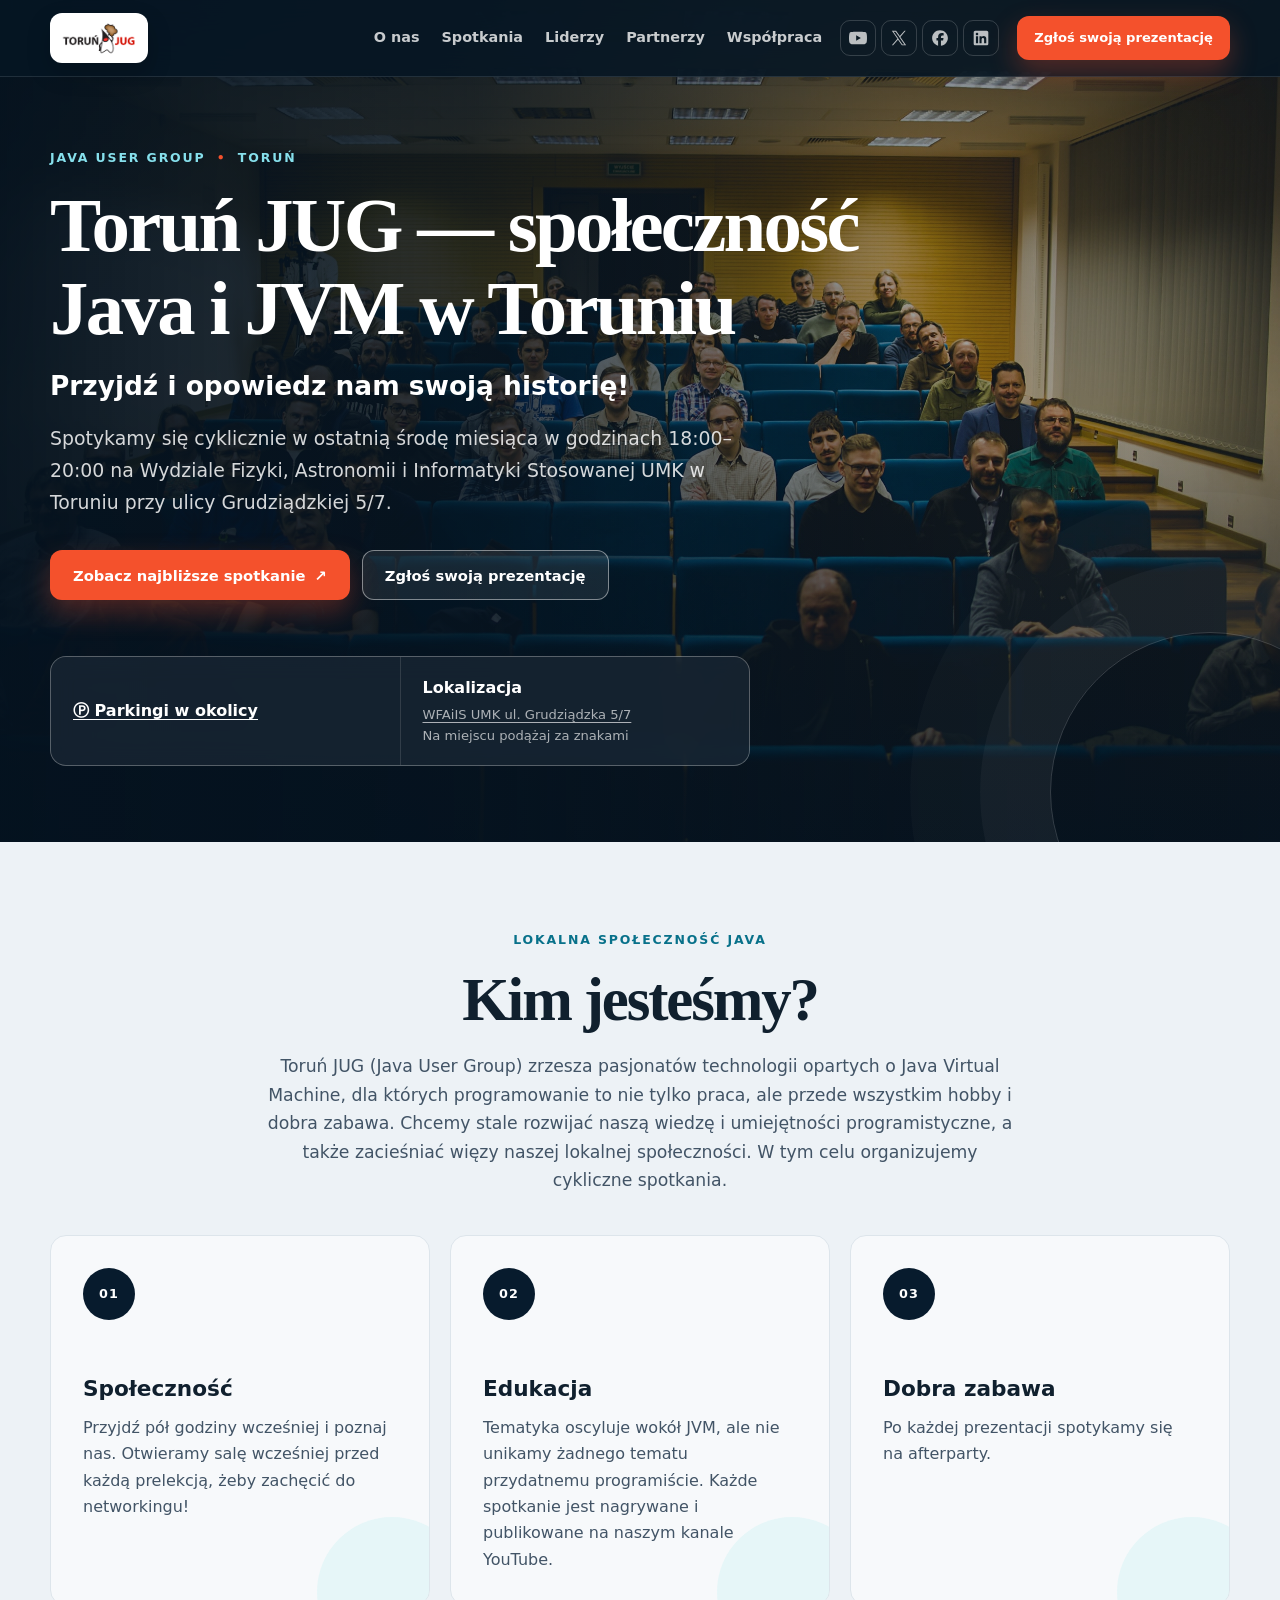
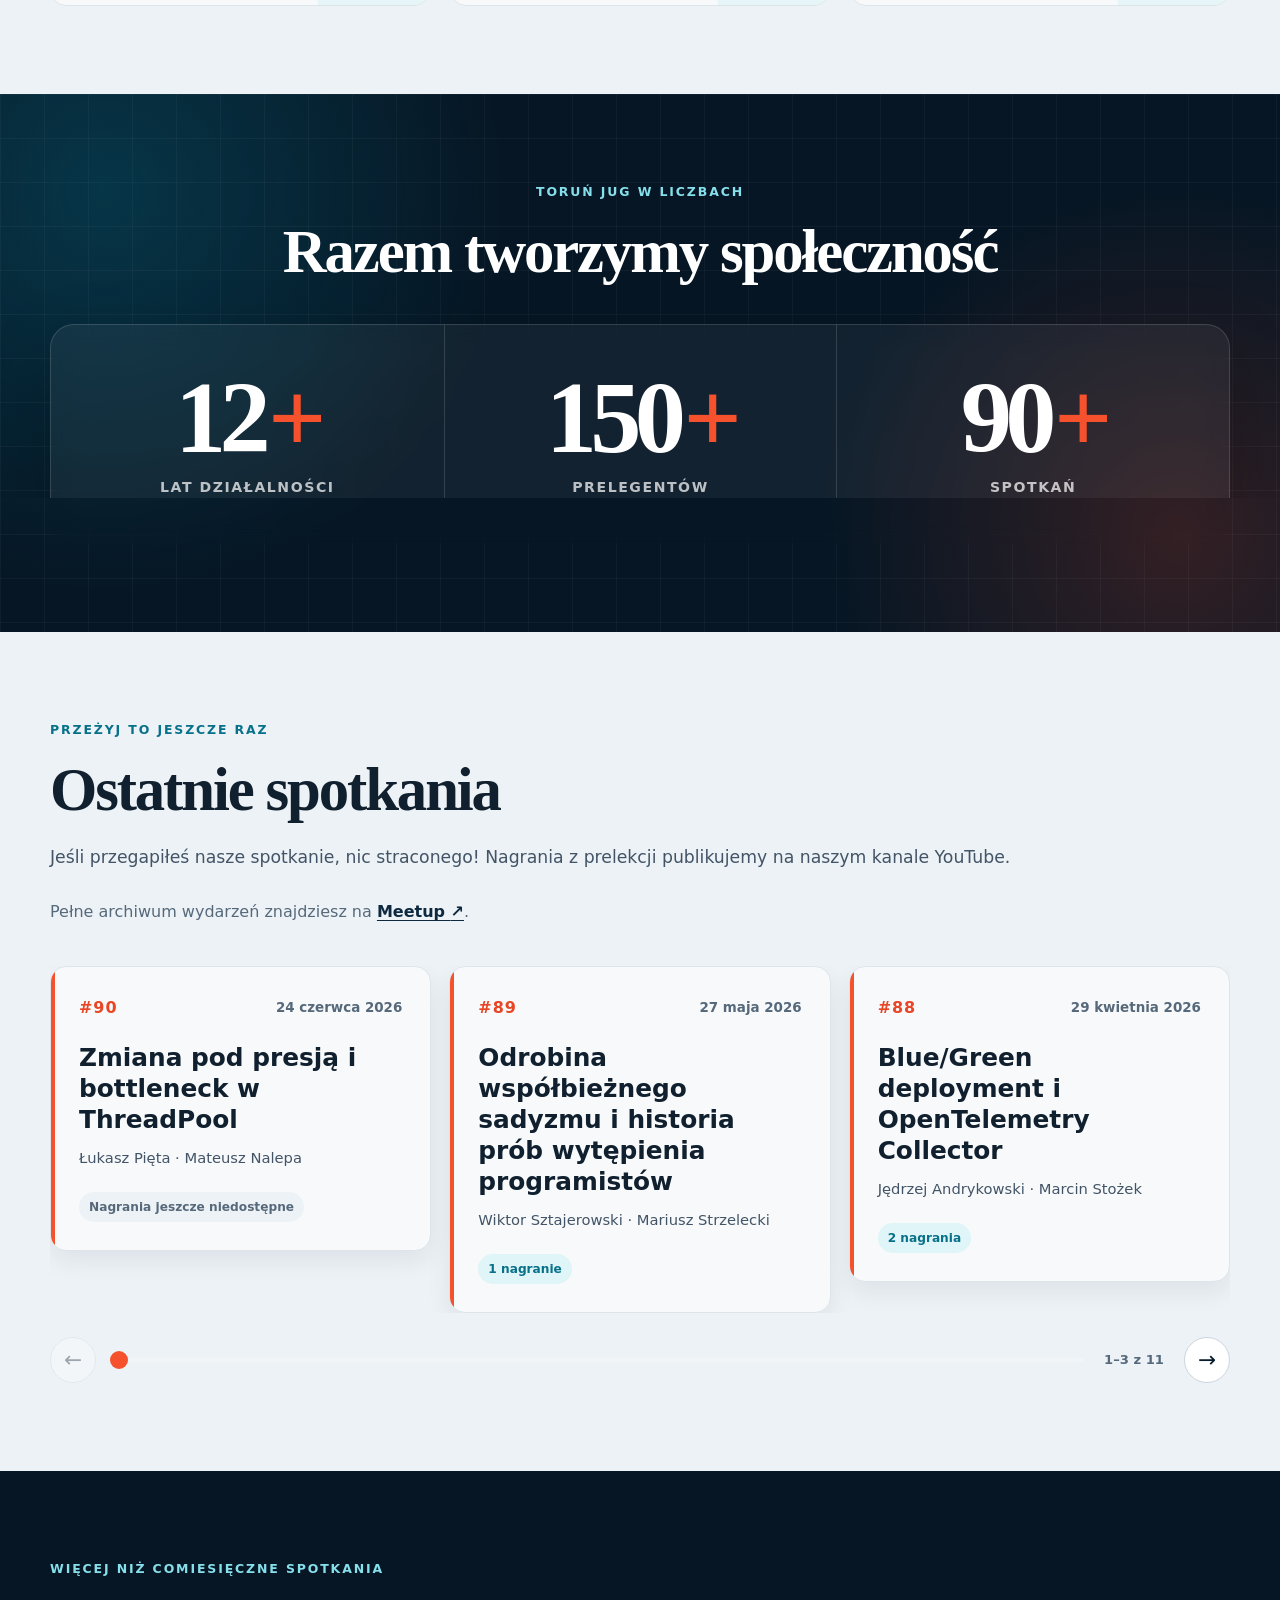
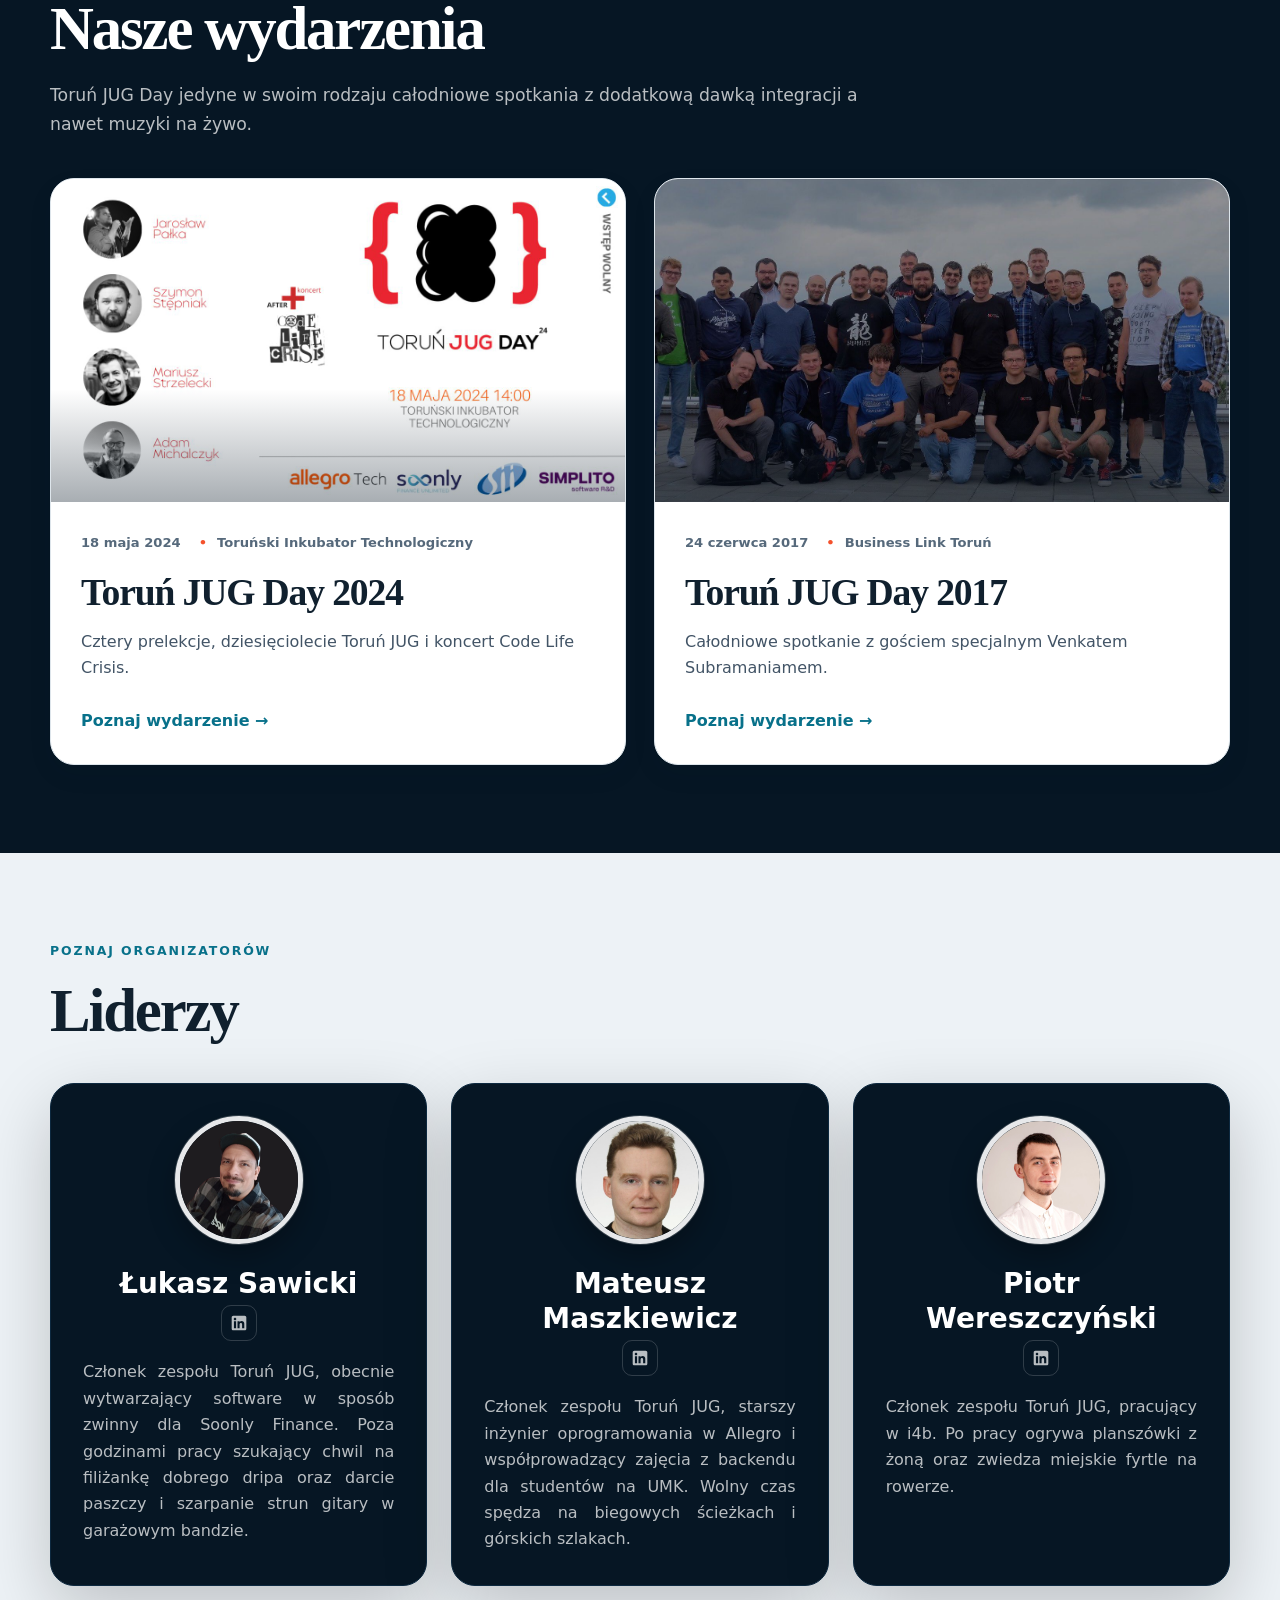
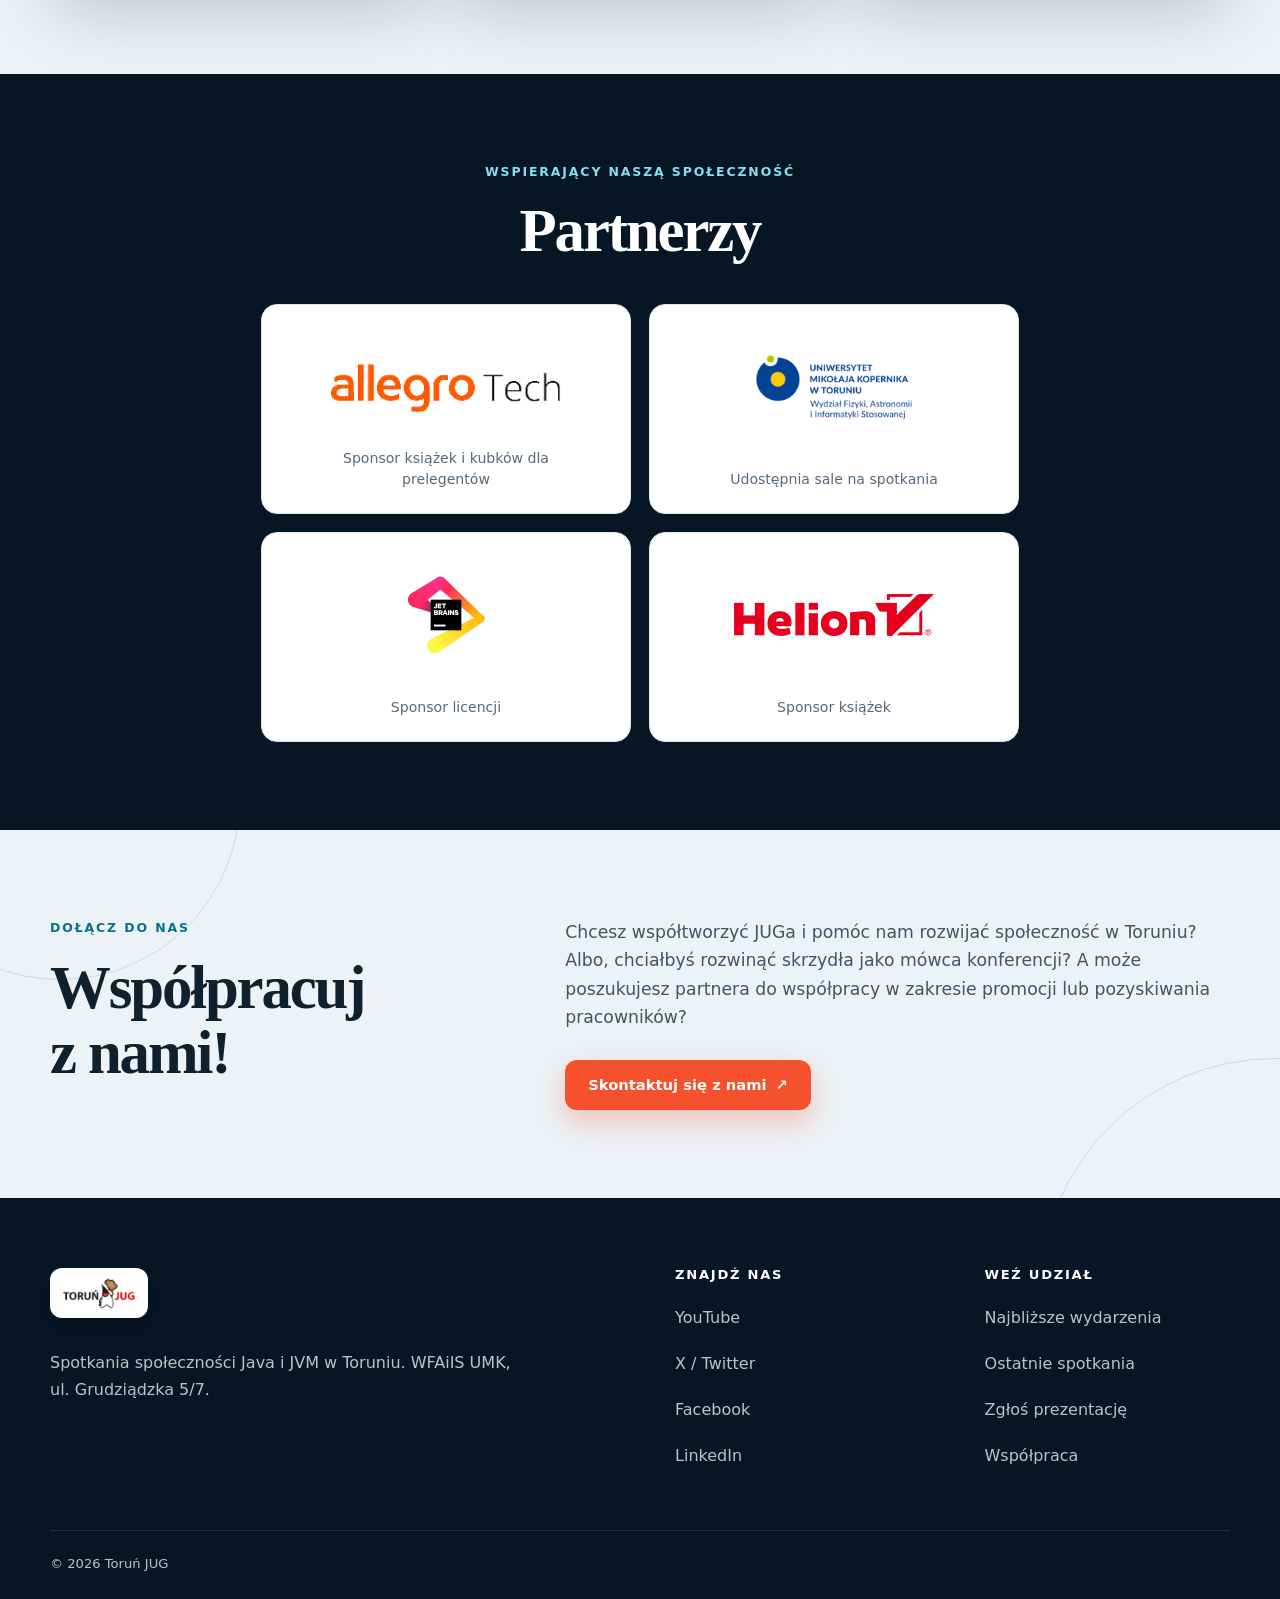
==== commit 1507b6c3: "feat: correct color for sections" ====
--- a/index.html
+++ b/index.html
@@ -268,7 +268,7 @@
         </div>
       </section>
 
-      <section class="section section-about" id="o-nas" aria-labelledby="about-title">
+      <section class="section section-theme-light section-about" id="o-nas" aria-labelledby="about-title">
         <div class="container">
           <div class="section-heading section-heading-centered">
             <p class="eyebrow">Lokalna społeczność Java</p>
@@ -311,10 +311,10 @@
         </div>
       </section>
 
-      <section class="section section-stats" aria-labelledby="stats-title">
+      <section class="section section-theme-dark section-stats" aria-labelledby="stats-title">
         <div class="container">
-          <div class="section-heading section-heading-centered section-heading-light">
-            <p class="eyebrow eyebrow-light">Toruń JUG w liczbach</p>
+          <div class="section-heading section-heading-centered">
+            <p class="eyebrow">Toruń JUG w liczbach</p>
             <h2 id="stats-title">Razem tworzymy społeczność</h2>
           </div>
 
@@ -346,7 +346,7 @@
         </div>
       </section>
 
-      <section class="section section-meetings" id="spotkania" aria-labelledby="meetings-title">
+      <section class="section section-theme-light section-meetings" id="spotkania" aria-labelledby="meetings-title">
         <div class="container">
           <div class="section-heading">
             <p class="eyebrow">Przeżyj to jeszcze raz</p>
@@ -494,7 +494,7 @@
         </div>
       </section>
 
-      <section class="section section-events" id="wydarzenia" aria-labelledby="events-title">
+      <section class="section section-theme-dark section-events" id="wydarzenia" aria-labelledby="events-title">
         <div class="container">
           <div class="section-heading">
             <p class="eyebrow">Więcej niż comiesięczne spotkania</p>
@@ -557,7 +557,7 @@
         </div>
       </section>
 
-      <section class="section section-leaders" id="liderzy" aria-labelledby="leaders-title">
+      <section class="section section-theme-light section-leaders" id="liderzy" aria-labelledby="leaders-title">
         <div class="container">
           <div class="section-heading">
             <p class="eyebrow">Poznaj organizatorów</p>
@@ -643,7 +643,7 @@
         </div>
       </section>
 
-      <section class="section section-partners" id="partnerzy" aria-labelledby="partners-title">
+      <section class="section section-theme-dark section-partners" id="partnerzy" aria-labelledby="partners-title">
         <div class="container">
           <div class="section-heading section-heading-centered">
             <p class="eyebrow">Wspierający naszą społeczność</p>
@@ -734,10 +734,10 @@
         </div>
       </section>
 
-      <section class="section section-collaboration" id="wspolpraca" aria-labelledby="collaboration-title">
+      <section class="section section-theme-light section-collaboration" id="wspolpraca" aria-labelledby="collaboration-title">
         <div class="container collaboration-inner">
           <div>
-            <p class="eyebrow eyebrow-light">Dołącz do nas</p>
+            <p class="eyebrow">Dołącz do nas</p>
             <h2 id="collaboration-title">Współpracuj z nami!</h2>
           </div>
           <div class="collaboration-copy">
--- a/styles.css
+++ b/styles.css
@@ -523,6 +523,27 @@
   padding: 88px 0;
 }
 
+/* Motywy wszystkich sekcji strony głównej */
+.section-theme-light {
+  --section-muted: var(--slate-700);
+  --section-eyebrow: var(--teal-700);
+  --section-decoration: rgba(7, 27, 45, 0.12);
+  background-color: var(--slate-100);
+  color: var(--slate-950);
+}
+
+.section-theme-dark {
+  --section-muted: rgba(255, 255, 255, 0.72);
+  --section-eyebrow: #86e0ec;
+  --section-decoration: rgba(255, 255, 255, 0.11);
+  background-color: var(--navy-950);
+  color: var(--white);
+}
+
+.section .eyebrow {
+  color: var(--section-eyebrow);
+}
+
 .section-heading {
   max-width: 760px;
   margin-bottom: 40px;
@@ -535,7 +556,7 @@
 
 .section-lead {
   margin-bottom: 0;
-  color: var(--slate-700);
+  color: var(--section-muted, var(--slate-700));
   font-size: 1.08rem;
 }
 
@@ -602,11 +623,9 @@
 .section-stats {
   position: relative;
   overflow: hidden;
-  background:
+  background-image:
     radial-gradient(circle at 8% 18%, rgba(7, 136, 164, 0.28), transparent 32%),
-    radial-gradient(circle at 92% 82%, rgba(232, 70, 36, 0.2), transparent 28%),
-    var(--navy-950);
-  color: var(--white);
+    radial-gradient(circle at 92% 82%, rgba(232, 70, 36, 0.2), transparent 28%);
 }
 
 .section-stats::before {
@@ -623,10 +642,6 @@
   position: relative;
 }
 
-.section-heading-light {
-  color: var(--white);
-}
-
 .stats-grid {
   display: grid;
   grid-template-columns: repeat(3, minmax(0, 1fr));
@@ -677,11 +692,6 @@
   color: var(--accent-500);
 }
 
-.section-leaders {
-  background: var(--navy-950);
-  color: var(--white);
-}
-
 .leaders-grid {
   display: grid;
   grid-template-columns: repeat(3, minmax(0, 1fr));
@@ -692,17 +702,11 @@
   display: flex;
   flex-direction: column;
   padding: 32px;
-  border: 1px solid rgba(255, 255, 255, 0.14);
+  border: 1px solid var(--navy-800);
   border-radius: var(--radius-lg);
-  background: rgba(255, 255, 255, 0.055);
+  background: var(--navy-950);
   color: var(--white);
   box-shadow: 0 24px 70px rgba(0, 0, 0, 0.2);
-  backdrop-filter: blur(10px);
-  -webkit-backdrop-filter: blur(10px);
-}
-
-.section-leaders .eyebrow {
-  color: #86e0ec;
 }
 
 .leader-intro {
@@ -754,22 +758,14 @@
 
 .section-meetings {
   overflow: hidden;
-  background: var(--white);
-  color: var(--slate-950);
 }
 
 .section-meetings .section-heading {
   max-width: 1000px;
 }
 
-.section-meetings .section-lead {
-  color: var(--slate-700);
-}
-
 .meetings-carousel {
-  width: min(90vw, 1600px);
-  margin-inline: 50%;
-  transform: translateX(-50%);
+  width: 100%;
 }
 
 .meetings-carousel-viewport {
@@ -1079,10 +1075,6 @@
 
 .section-meetings .meetings-source a {
   color: var(--navy-800);
-}
-
-.section-events {
-  background: var(--slate-50);
 }
 
 .section-events .section-heading {
@@ -1935,10 +1927,6 @@
   justify-content: center;
   justify-items: center;
   gap: 18px;
-}
-
-.section-partners {
-  background: var(--white);
 }
 
 .partner-card {
@@ -2032,14 +2020,12 @@
 .section-collaboration {
   position: relative;
   overflow: hidden;
-  background: var(--navy-900);
-  color: var(--white);
 }
 
 .section-collaboration::before,
 .section-collaboration::after {
   position: absolute;
-  border: 1px solid rgba(255, 255, 255, 0.11);
+  border: 1px solid var(--section-decoration);
   border-radius: 50%;
   content: "";
 }
@@ -2074,7 +2060,7 @@
 .collaboration-copy p {
   max-width: 680px;
   margin-bottom: 28px;
-  color: rgba(255, 255, 255, 0.76);
+  color: var(--section-muted);
   font-size: 1.08rem;
 }
 
